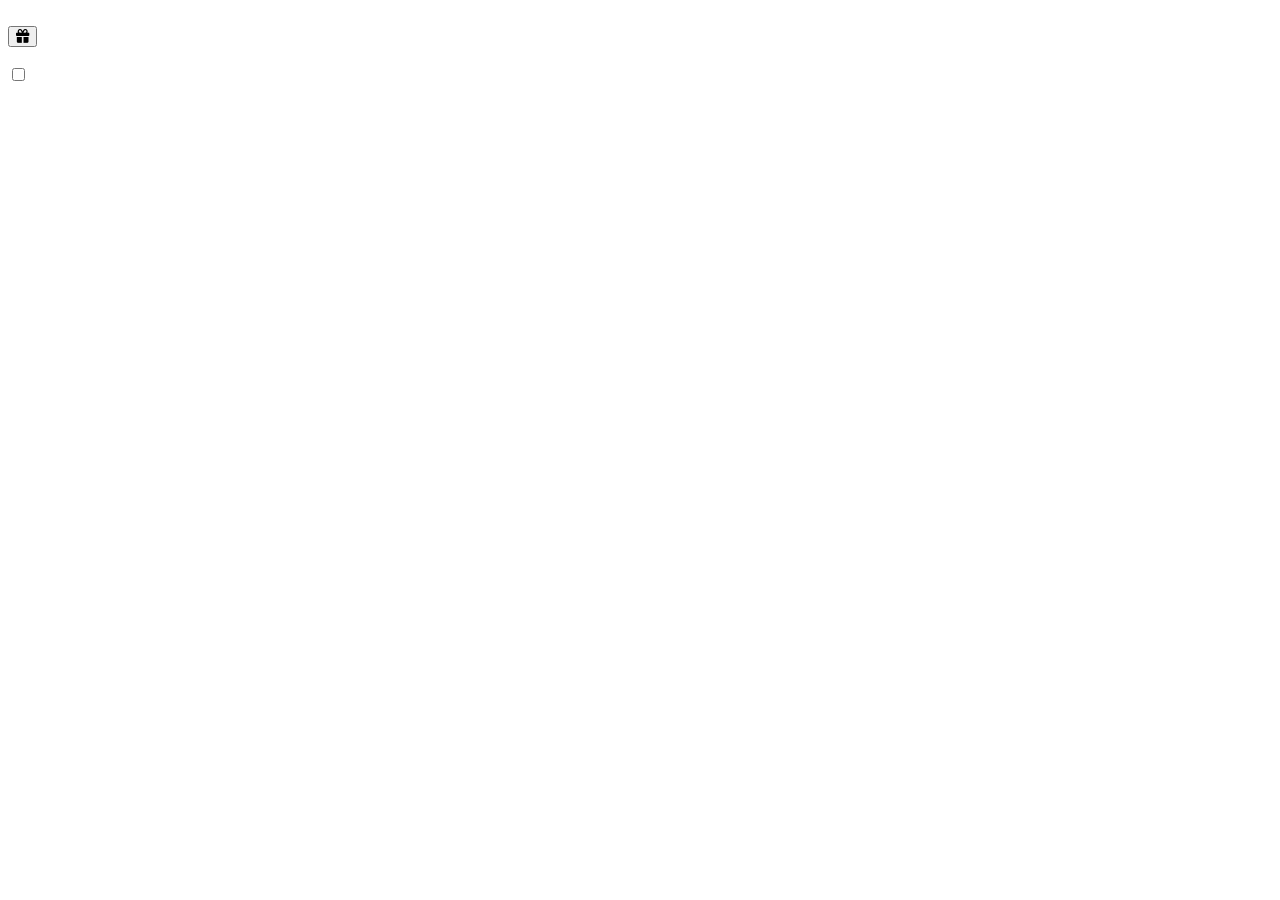
==== index.html @ a0d69928 "Add files via upload" ====
<!DOCTYPE html>
<html lang="en">
<head>
  <meta charset="UTF-8">
  <meta http-equiv="X-UA-Compatible" content="IE=edge">
  <meta name="viewport" content="width=device-width, initial-scale=1.0">
  <link rel="stylesheet" href="https://cdnjs.cloudflare.com/ajax/libs/font-awesome/6.4.0/css/all.min.css">
<!-- Google Fonts -->
<link rel="preconnect" href="https://fonts.googleapis.com">
<link rel="preconnect" href="https://fonts.gstatic.com" crossorigin>
<link href="https://fonts.googleapis.com/css2?family=Dancing+Script:wght@700&display=swap" rel="stylesheet">

  <link rel="stylesheet" href="./main.css">
  <title>Some</title>
</head>
<body>
  <div class="startForm">
    <div class="startLetter">
      <div class="contentLetter"></div>
      <img class="myAI" src="" alt="">
      <div class="sticker"></div>
      <button class="recieve"><i class="fa-solid fa-gift"></i></button>
    </div>
  </div>

  <div class="backgroundParty">
    <img class="balloon1 balloon" src="./img/PNGkhothietke.net-02776.png" alt="">
    <img class="balloon2 balloon" src="./img/PNGkhothietke.net-02776.png" alt="">
    <img class="bannerParty" src="./img/makeupspa-kit-theme-happy-birthday-bunting-paper-banner-party-supply-261454.png" alt="">
    <div class="letterForm">
      <input type="checkbox" id="mess">
      <div class="content">
        <div class="mainContent"></div>
        <div class="img1"><img class="img" src="" alt=""></div>
      </div>
      <label class="designBox" for="mess"></label>
    </div>
  </div>

  <script src="./index.js"></script>
</body>
</html>
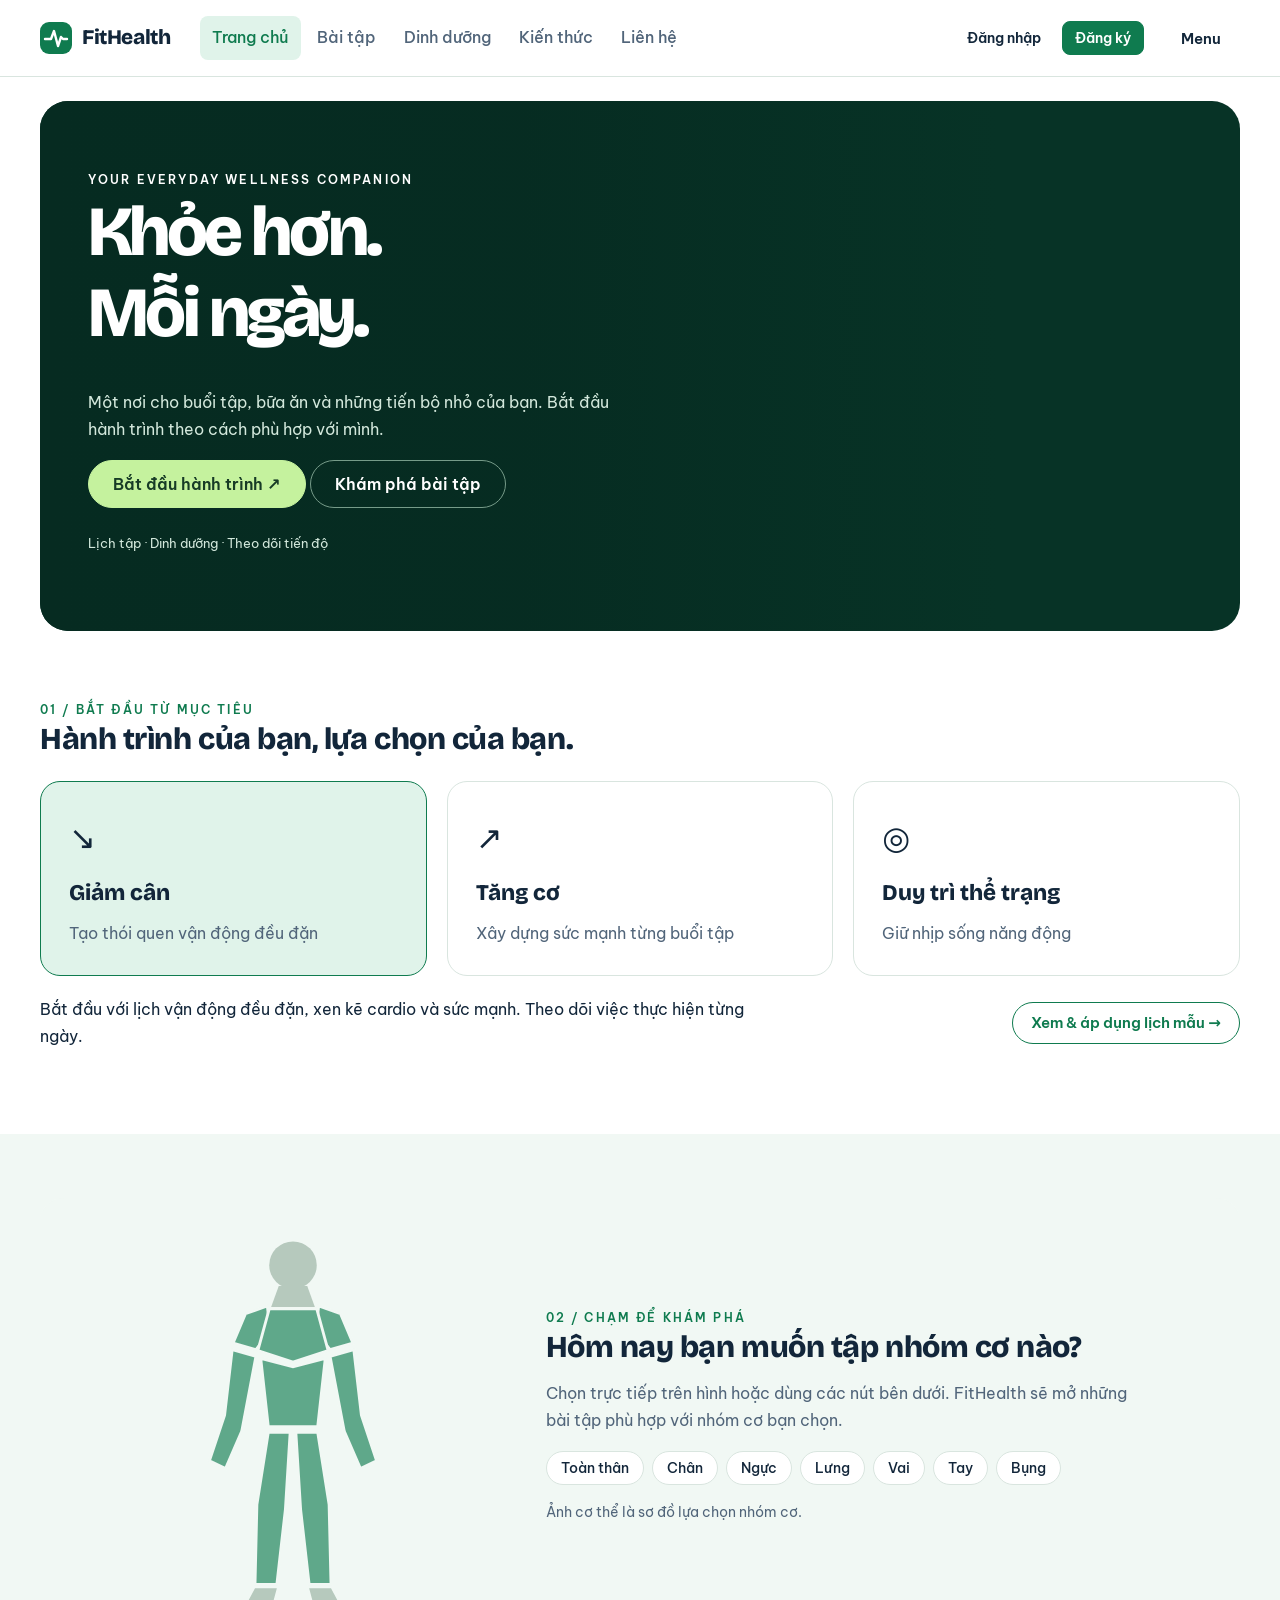
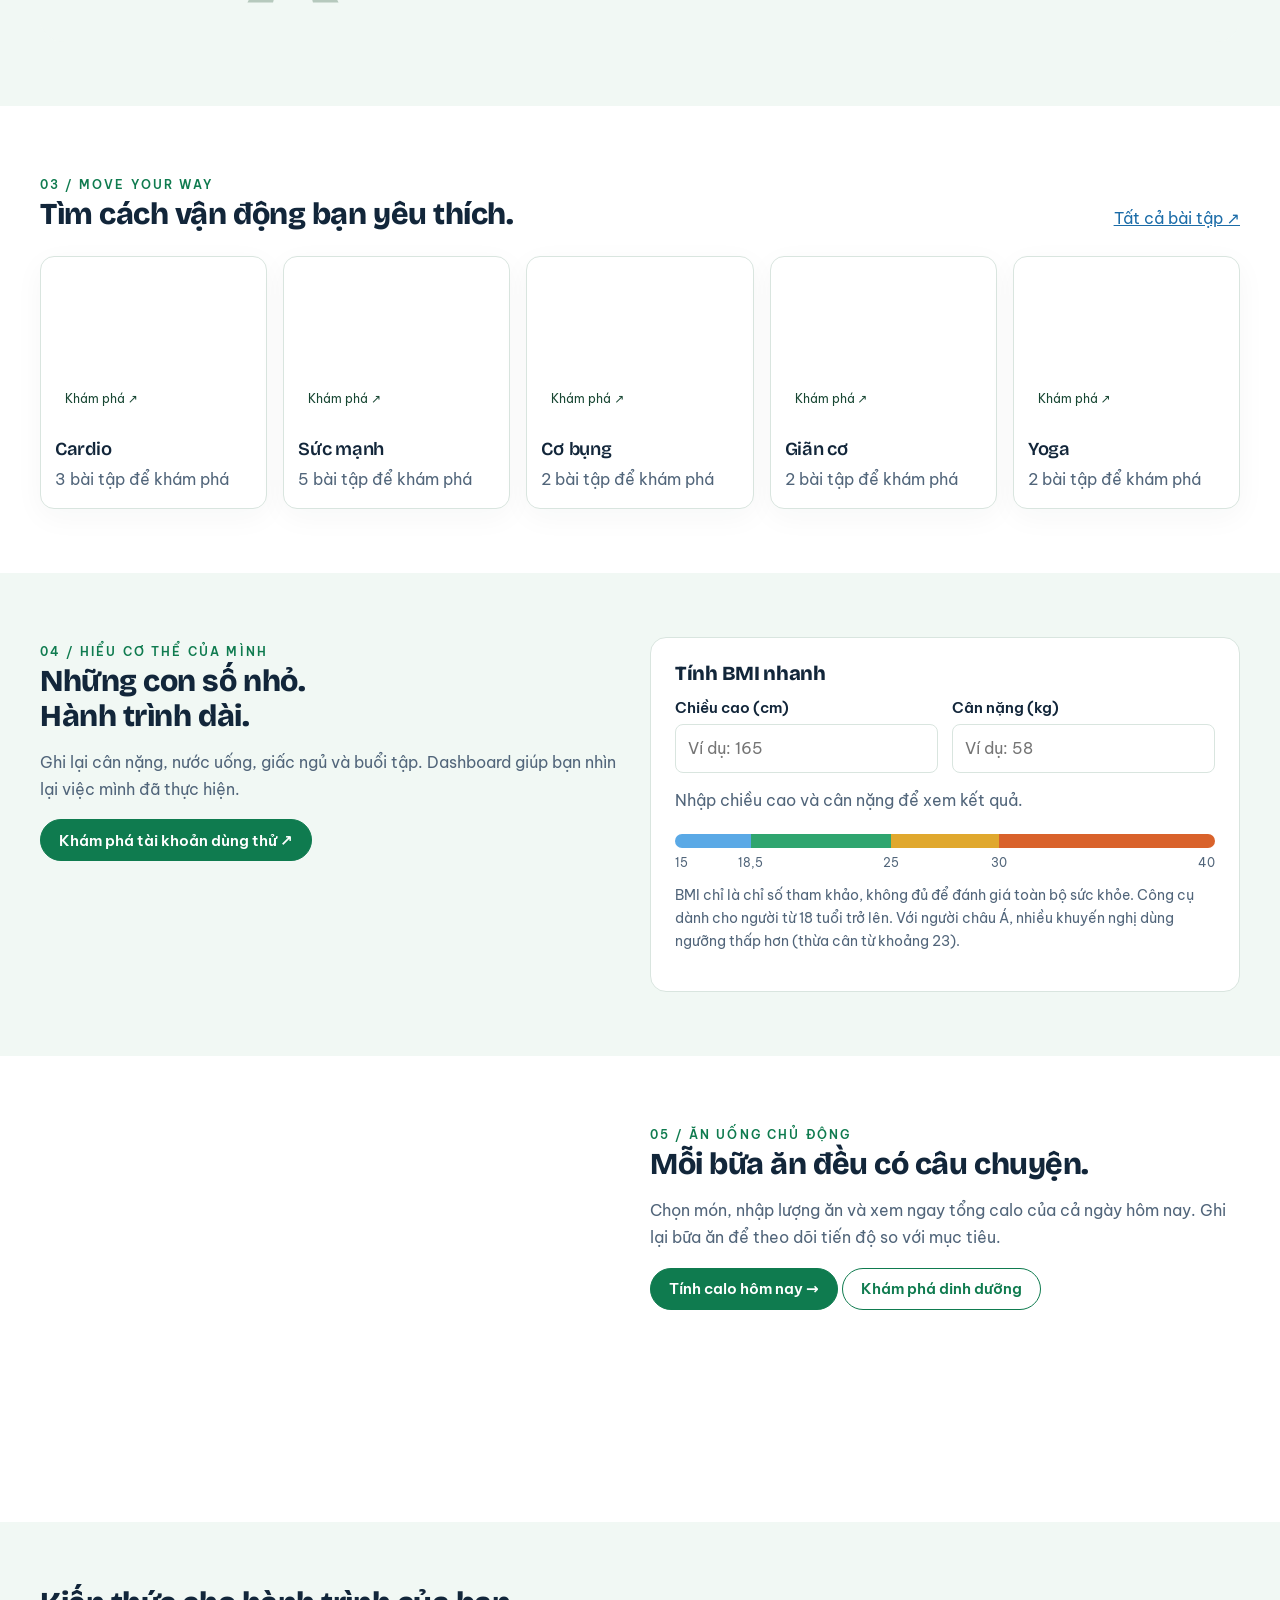
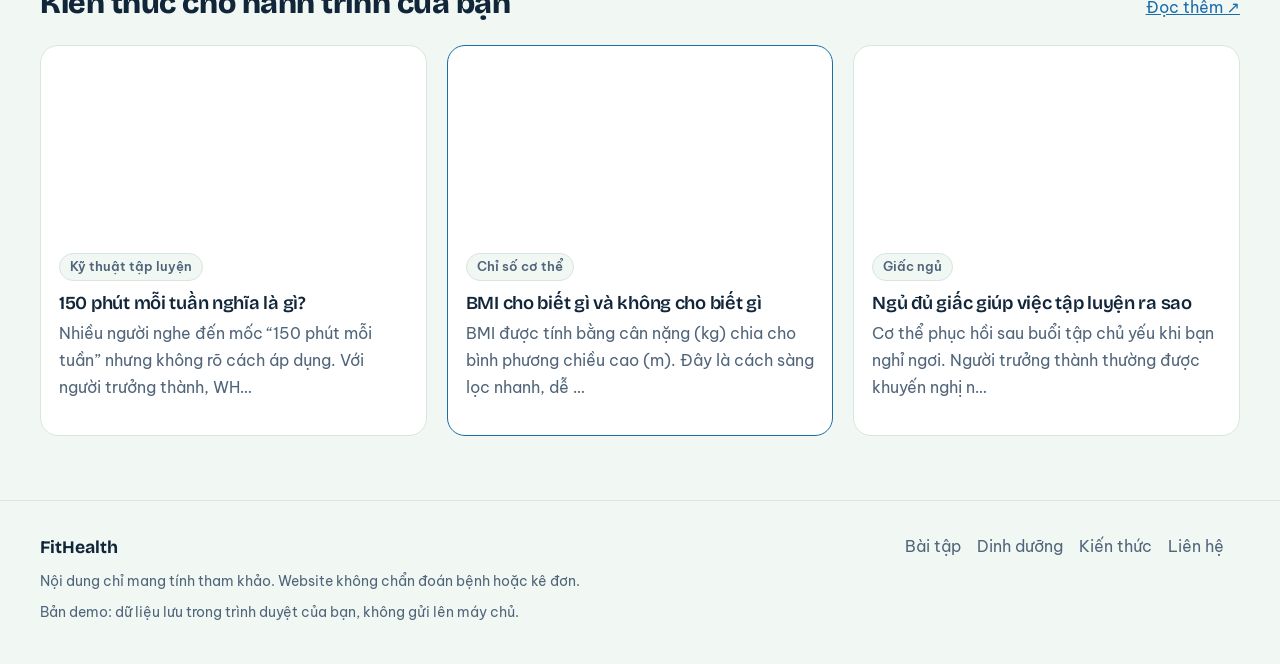
==== commit 9be0ea85: "Add files via upload" ====
--- a/index.html
+++ b/index.html
@@ -1,42 +1,1142 @@
 <!DOCTYPE html>
-<html lang="en">
+<html lang="vi">
 <head>
-  <meta charset="UTF-8">
-  <meta http-equiv="X-UA-Compatible" content="IE=edge">
-  <meta name="viewport" content="width=device-width, initial-scale=1.0">
-  <link rel="stylesheet" href="https://cdnjs.cloudflare.com/ajax/libs/font-awesome/6.4.0/css/all.min.css">
-<!-- Google Fonts -->
+<meta charset="utf-8">
+<meta name="viewport" content="width=device-width, initial-scale=1, viewport-fit=cover">
+<title>FitHealth – Chăm sóc sức khỏe và thể hình</title>
 <link rel="preconnect" href="https://fonts.googleapis.com">
 <link rel="preconnect" href="https://fonts.gstatic.com" crossorigin>
-<link href="https://fonts.googleapis.com/css2?family=Dancing+Script:wght@700&display=swap" rel="stylesheet">
-
-  <link rel="stylesheet" href="./main.css">
-  <title>Some</title>
+<link href="https://fonts.googleapis.com/css2?family=Be+Vietnam+Pro:wght@400;500;600&family=Bricolage+Grotesque:opsz,wght@12..96,600;12..96,800&display=swap" rel="stylesheet">
+<style>
+:root{
+  --bg:#ffffff; --bg2:#f1f8f4; --ink:#12263a; --ink2:#51657a; --line:#d9e5df;
+  --green:#0f7b4f; --green-h:#0a6340; --on-green:#ffffff; --green-t:#e0f3ea;
+  --blue:#1b6ca8; --blue-t:#e1eef9; --amber:#a86a0a; --amber-t:#fbf0d9;
+  --red:#b3261e; --red-t:#fbe8e5; --focus:#1b6ca8;
+  --f-body:"Be Vietnam Pro",system-ui,-apple-system,"Segoe UI",Roboto,Arial,sans-serif;
+  --f-disp:"Bricolage Grotesque","Be Vietnam Pro",system-ui,-apple-system,"Segoe UI",Arial,sans-serif;
+  box-sizing:border-box; padding-top:env(safe-area-inset-top,0px); padding-bottom:env(safe-area-inset-bottom,0px);
+  color-scheme:light;
+}
+@media (prefers-color-scheme: dark){
+  :root:not([data-theme="light"]){
+    --bg:#0d1a22; --bg2:#122630; --ink:#e8f1ee; --ink2:#a3b6b2; --line:#27414b;
+    --green:#3fc08a; --green-h:#66d4a5; --on-green:#06231a; --green-t:#133a2c;
+    --blue:#62b0ec; --blue-t:#12324a; --amber:#e6b44f; --amber-t:#3a2d0f;
+    --red:#f08a82; --red-t:#3e1b19; --focus:#62b0ec; color-scheme:dark;
+  }
+}
+:root[data-theme="dark"]{
+  --bg:#0d1a22; --bg2:#122630; --ink:#e8f1ee; --ink2:#a3b6b2; --line:#27414b;
+  --green:#3fc08a; --green-h:#66d4a5; --on-green:#06231a; --green-t:#133a2c;
+  --blue:#62b0ec; --blue-t:#12324a; --amber:#e6b44f; --amber-t:#3a2d0f;
+  --red:#f08a82; --red-t:#3e1b19; --focus:#62b0ec; color-scheme:dark;
+}
+html{scroll-padding-top:calc(env(safe-area-inset-top,0px) + 72px)}
+*,*::before,*::after{box-sizing:border-box}
+body{margin:0;background:var(--bg);color:var(--ink);font-family:var(--f-body);font-size:16px;line-height:1.6;-webkit-text-size-adjust:100%}
+h1,h2,h3{font-family:var(--f-disp);line-height:1.15;letter-spacing:-.015em;margin:0 0 .5em;font-weight:800}
+h1{font-size:clamp(1.9rem,4.6vw,3.2rem);letter-spacing:-.025em}
+h2{font-size:clamp(1.4rem,2.6vw,1.9rem)}
+h3{font-size:1.15rem;font-weight:600}
+p{margin:0 0 1em;max-width:68ch}
+a{color:var(--blue)}
+img,svg{max-width:100%}
+.muted{color:var(--ink2)}
+.wrap{max-width:1160px;margin:0 auto;padding:0 20px}
+:focus-visible{outline:3px solid var(--focus);outline-offset:2px;border-radius:4px}
+.skip{position:absolute;left:-999px;top:8px;background:var(--green);color:var(--on-green);padding:8px 14px;border-radius:8px;z-index:100}
+.skip:focus{left:8px}
+
+/* header */
+.top{position:sticky;top:env(safe-area-inset-top,0px);z-index:30;background:var(--bg);border-bottom:1px solid var(--line)}
+.top .wrap{display:flex;align-items:center;gap:18px;min-height:64px}
+.logo{display:flex;align-items:center;gap:10px;text-decoration:none;color:var(--ink);font-family:var(--f-disp);font-weight:800;font-size:1.3rem;letter-spacing:-.02em}
+.logo svg{width:32px;height:32px}
+.nav{display:flex;gap:4px;margin-left:12px;flex:1}
+.nav a{color:var(--ink2);text-decoration:none;padding:8px 12px;border-radius:8px;font-weight:500}
+.nav a:hover{background:var(--bg2);color:var(--ink)}
+.nav a[aria-current="page"]{color:var(--green);background:var(--green-t)}
+.acts{display:flex;gap:8px;align-items:center}
+.burger{display:none}
+@media (max-width:860px){
+  .burger{display:inline-flex;margin-left:auto}
+  .nav,.acts{display:none}
+  .top.open .wrap{flex-wrap:wrap;padding-bottom:12px}
+  .top.open .nav{display:flex;flex-direction:column;width:100%;margin:0}
+  .top.open .acts{display:flex;width:100%}
+}
+
+/* controls */
+.btn{display:inline-flex;align-items:center;justify-content:center;gap:6px;border:1px solid var(--green);background:var(--green);color:var(--on-green);font:600 .95rem var(--f-body);padding:10px 18px;border-radius:10px;cursor:pointer;text-decoration:none;min-height:42px}
+.btn:hover{background:var(--green-h);border-color:var(--green-h)}
+.btn.sec{background:transparent;color:var(--green)}
+.btn.sec:hover{background:var(--green-t)}
+.btn.ghost{background:transparent;border-color:transparent;color:var(--ink)}
+.btn.ghost:hover{background:var(--bg2)}
+.btn.danger{background:transparent;border-color:var(--red);color:var(--red)}
+.btn.danger:hover{background:var(--red-t)}
+.btn.sm{padding:6px 12px;min-height:34px;font-size:.88rem;border-radius:8px}
+.btn.lg{padding:13px 24px;font-size:1.02rem}
+.btn[disabled]{opacity:.5;cursor:not-allowed}
+.fld{display:flex;flex-direction:column;gap:4px;margin-bottom:14px}
+.fld label{font-weight:600;font-size:.92rem}
+.fld small{color:var(--ink2)}
+input,select,textarea{font:inherit;color:var(--ink);background:var(--bg);border:1px solid var(--line);border-radius:8px;padding:10px 12px;min-height:42px;width:100%}
+input:hover,select:hover,textarea:hover{border-color:var(--ink2)}
+textarea{resize:vertical}
+.row{display:grid;grid-template-columns:repeat(auto-fit,minmax(170px,1fr));gap:0 14px}
+.err{color:var(--red);margin:0 0 10px;font-weight:500}
+.ok{color:var(--green);font-weight:500}
+.tag{display:inline-block;font-size:.8rem;font-weight:600;padding:2px 10px;border-radius:99px;background:var(--bg2);color:var(--ink2);border:1px solid var(--line)}
+.t-green{background:var(--green-t);color:var(--green);border-color:transparent}
+.t-blue{background:var(--blue-t);color:var(--blue);border-color:transparent}
+.t-amber{background:var(--amber-t);color:var(--amber);border-color:transparent}
+.t-red{background:var(--red-t);color:var(--red);border-color:transparent}
+.tags{display:flex;gap:6px;flex-wrap:wrap}
+
+/* sections */
+section.sec{padding:56px 0}
+section.alt{background:var(--bg2)}
+.shead{display:flex;justify-content:space-between;align-items:end;gap:16px;margin-bottom:24px;flex-wrap:wrap}
+.shead h2{margin:0}
+.pagehead{padding:36px 0 8px}
+.pagehead p{color:var(--ink2)}
+
+/* hero */
+.hero{padding:48px 0 56px;border-bottom:1px solid var(--line)}
+.hero-g{display:grid;grid-template-columns:1.15fr .85fr;gap:48px;align-items:center}
+.hero p.lead{font-size:1.15rem;color:var(--ink2)}
+.hero .cta{display:flex;gap:12px;flex-wrap:wrap;margin-top:24px}
+@media (max-width:900px){.hero-g{grid-template-columns:1fr;gap:28px}}
+.bmi-panel{border:1px solid var(--line);border-radius:16px;padding:24px;background:var(--bg)}
+.bmi-panel h2{font-size:1.25rem}
+.bmi-v{display:flex;align-items:center;gap:12px;margin:8px 0 0}
+.bmi-v strong{font:800 2.6rem var(--f-disp);line-height:1}
+.scale{display:flex;height:14px;border-radius:99px;overflow:hidden;position:relative;margin-top:20px}
+.scale i{display:block;height:100%}
+.s-blue{background:#5aa9e6}.s-green{background:#2fa56f}.s-amber{background:#e0a82e}.s-red{background:#d9622b}
+.mk{position:absolute;top:-4px;width:6px;height:22px;background:var(--ink);border:2px solid var(--bg);border-radius:4px;transform:translateX(-50%);transition:left .35s ease}
+.scale-l{position:relative;height:20px;font-size:.78rem;color:var(--ink2);margin-top:4px}
+.scale-l span{position:absolute;transform:translateX(-50%)}
+.scale-l span:first-child{transform:none}
+.scale-l span:last-child{transform:translateX(-100%)}
+@media (prefers-reduced-motion:reduce){*{transition:none!important;animation:none!important}}
+.fine{font-size:.85rem;color:var(--ink2);margin-top:12px}
+
+/* tiles + cards */
+.tiles{display:grid;grid-template-columns:repeat(auto-fit,minmax(190px,1fr));gap:16px}
+.tile{display:block;text-decoration:none;color:var(--ink);border:1px solid var(--line);border-radius:14px;overflow:hidden;background:var(--bg);transition:border-color .15s}
+.tile:hover{border-color:var(--green)}
+.tile .art{display:block;width:100%;height:auto}
+.tile .tb{padding:12px 14px 14px}
+.tile h3{margin:0 0 6px}
+.cols3{display:grid;grid-template-columns:repeat(auto-fit,minmax(260px,1fr));gap:20px}
+.post{display:block;text-decoration:none;color:var(--ink);border-top:3px solid var(--green);padding-top:12px}
+.post:nth-child(2){border-color:var(--blue)}
+.post h3{margin-bottom:6px}
+.post:hover h3{text-decoration:underline}
+.steps{list-style:none;padding:0;margin:0;display:grid;grid-template-columns:repeat(auto-fit,minmax(230px,1fr));gap:20px;counter-reset:s}
+.steps li{counter-increment:s;padding-left:46px;position:relative}
+.steps li::before{content:counter(s);position:absolute;left:0;top:0;width:34px;height:34px;border-radius:50%;background:var(--green);color:var(--on-green);display:grid;place-items:center;font:800 1rem var(--f-disp)}
+.band{background:var(--green);color:var(--on-green);border-radius:18px;padding:36px;display:flex;justify-content:space-between;gap:24px;align-items:center;flex-wrap:wrap}
+.band h2{margin:0 0 6px}
+.band p{margin:0}
+.band .btn{background:var(--on-green);color:var(--green);border-color:var(--on-green)}
+.chips{display:flex;gap:8px;flex-wrap:wrap;margin:16px 0}
+.chip{border:1px solid var(--line);background:var(--bg);color:var(--ink);padding:7px 14px;border-radius:99px;font:500 .9rem var(--f-body);cursor:pointer}
+.chip:hover{border-color:var(--green)}
+.chip[aria-pressed="true"]{background:var(--green);color:var(--on-green);border-color:var(--green)}
+.filters{display:grid;grid-template-columns:2fr 1fr 1fr 1fr;gap:12px;margin-top:8px}
+@media (max-width:760px){.filters{grid-template-columns:1fr 1fr}.filters>:first-child{grid-column:1/-1}}
+.empty{border:1px dashed var(--line);border-radius:14px;padding:32px;text-align:center;color:var(--ink2)}
+
+/* detail */
+.detail{display:grid;grid-template-columns:1fr 1.1fr;gap:36px;padding:28px 0 56px}
+@media (max-width:860px){.detail{grid-template-columns:1fr}}
+.detail .art{border-radius:16px;width:100%;height:auto}
+.crumb{font-size:.9rem;padding-top:24px}
+.vidbox{margin-bottom:16px}
+.vidframe{position:relative;width:100%;aspect-ratio:16/9;border-radius:16px;overflow:hidden;background:#000;border:1px solid var(--line)}
+.vidframe iframe,.vidframe video{position:absolute;inset:0;width:100%;height:100%;border:0}
+.vidempty{display:flex;flex-direction:column;gap:10px;align-items:flex-start;background:var(--bg2);border:1px dashed var(--line);border-radius:16px;padding:20px}
+.vidempty b{font-family:var(--f-disp);font-size:1.05rem}
+.vidlinks{display:flex;flex-wrap:wrap;gap:10px;margin-top:10px}
+.steps-ol{padding-left:22px}.steps-ol li{margin-bottom:10px}
+.note{background:var(--amber-t);color:var(--ink);border-radius:10px;padding:12px 16px;font-size:.92rem}
+.prose p{max-width:68ch;margin-bottom:1.1em}
+.prose{font-size:1.04rem}
+
+/* tables */
+.scroll{overflow-x:auto;border:1px solid var(--line);border-radius:12px}
+table{border-collapse:collapse;width:100%;font-size:.93rem}
+th,td{padding:10px 14px;text-align:left;border-bottom:1px solid var(--line);vertical-align:top}
+th{background:var(--bg2);font-weight:600;white-space:nowrap}
+tr:last-child td{border-bottom:0}
+td.n,th.n{text-align:right;font-variant-numeric:tabular-nums}
+.ta{display:flex;gap:6px;flex-wrap:wrap}
+
+/* shell */
+.shell{display:grid;grid-template-columns:220px 1fr;gap:32px;padding:28px 20px 64px}
+.side{display:flex;flex-direction:column;gap:2px;position:sticky;top:calc(env(safe-area-inset-top,0px) + 80px);align-self:start}
+.side a{text-decoration:none;color:var(--ink2);padding:9px 12px;border-radius:8px;font-weight:500}
+.side a:hover{background:var(--bg2);color:var(--ink)}
+.side a[aria-current="page"]{background:var(--green-t);color:var(--green)}
+.side .gl{font-size:.82rem;color:var(--ink2);padding:10px 12px 4px}
+@media (max-width:860px){
+  .shell{grid-template-columns:1fr;gap:16px}
+  .side{flex-direction:row;overflow-x:auto;position:static;padding-bottom:6px;border-bottom:1px solid var(--line)}
+  .side a{white-space:nowrap}.side .gl{display:none}
+}
+.ph{display:flex;justify-content:space-between;align-items:center;gap:12px;flex-wrap:wrap;margin-bottom:20px}
+.ph h1{font-size:clamp(1.5rem,3vw,2.1rem);margin:0}
+.pn{border:1px solid var(--line);border-radius:14px;padding:20px;margin-bottom:20px;background:var(--bg)}
+.pn>h2{font-size:1.15rem}
+.stats{display:grid;grid-template-columns:repeat(auto-fit,minmax(170px,1fr));gap:14px;margin-bottom:20px}
+.stat{border:1px solid var(--line);border-radius:12px;padding:14px 16px}
+.stat b{display:block;font:800 1.8rem var(--f-disp);line-height:1.1}
+.stat span{color:var(--ink2);font-size:.88rem}
+.two{display:grid;grid-template-columns:1fr 1fr;gap:20px}
+@media (max-width:900px){.two{grid-template-columns:1fr}}
+.bar{height:10px;background:var(--bg2);border-radius:99px;overflow:hidden;border:1px solid var(--line)}
+.bar i{display:block;height:100%;background:var(--green)}
+.chart{width:100%;height:auto;display:block}
+.chart text{fill:var(--ink2);font-size:11px;font-family:var(--f-body)}
+.item{display:flex;justify-content:space-between;gap:12px;align-items:center;padding:10px 0;border-bottom:1px solid var(--line);flex-wrap:wrap}
+.item:last-child{border-bottom:0}
+.item.done .nm{text-decoration:line-through;color:var(--ink2)}
+.plan-h{display:flex;justify-content:space-between;gap:12px;flex-wrap:wrap;align-items:center;margin-bottom:6px}
+.plan-h h3{margin:0}
+.macro{display:grid;grid-template-columns:repeat(4,1fr);gap:8px;margin-top:10px}
+.macro div{background:var(--bg2);border-radius:8px;padding:8px 10px;text-align:center}
+.macro b{display:block;font-family:var(--f-disp);font-size:1.15rem}
+.macro span{font-size:.78rem;color:var(--ink2)}
+.check{list-style:none;padding:0;margin:0}
+.check li{display:flex;gap:10px;padding:6px 0;align-items:center}
+.check .dot{width:22px;height:22px;border-radius:50%;border:2px solid var(--line);display:grid;place-items:center;flex:none;font-size:.8rem}
+.check .on .dot{background:var(--green);border-color:var(--green);color:var(--on-green)}
+
+/* auth */
+.auth{max-width:440px;margin:40px auto 72px;padding:0 20px}
+.auth .pn{padding:28px}
+.demo{background:var(--blue-t);border-radius:10px;padding:12px 14px;font-size:.9rem;margin-bottom:18px}
+.demo code{font-family:ui-monospace,Menlo,Consolas,monospace;font-size:.88rem}
+
+/* dialog */
+dialog{border:1px solid var(--line);border-radius:16px;padding:0;background:var(--bg);color:var(--ink);width:min(560px,calc(100vw - 24px));max-height:calc(100vh - 24px)}
+dialog::backdrop{background:rgba(8,18,24,.55)}
+.mform{padding:24px}
+.mform h2{font-size:1.25rem}
+.mact{display:flex;justify-content:flex-end;gap:8px;margin-top:6px}
+#toast{position:fixed;left:50%;bottom:calc(20px + env(safe-area-inset-bottom,0px));transform:translateX(-50%) translateY(20px);background:var(--ink);color:var(--bg);padding:10px 18px;border-radius:10px;opacity:0;pointer-events:none;transition:opacity .2s,transform .2s;z-index:60;max-width:calc(100vw - 32px)}
+#toast.show{opacity:1;transform:translateX(-50%)}
+
+details.faq{border-bottom:1px solid var(--line);padding:12px 0}
+details.faq summary{cursor:pointer;font-weight:600}
+details.faq p{margin:8px 0 0;color:var(--ink2)}
+
+footer{border-top:1px solid var(--line);background:var(--bg2);padding:32px 0 40px;margin-top:0}
+footer .fg{display:flex;gap:32px;flex-wrap:wrap;justify-content:space-between}
+footer a{color:var(--ink2);text-decoration:none;margin-right:16px}
+footer a:hover{color:var(--green)}
+
+body{background:var(--bg);line-height:1.7}.wrap{max-width:1240px}.top .wrap{min-height:76px}.btn{border-radius:99px}.pn,.tile,.stat{box-shadow:0 8px 30px rgba(16,60,39,.04)}.tile{transition:transform .2s,box-shadow .2s}.tile:hover{transform:translateY(-5px);box-shadow:0 16px 36px rgba(16,60,39,.12)}.photo-art{height:210px;background-image:url('assets/activities.png');background-size:300% 200%;background-repeat:no-repeat}.detail .photo-art{height:380px;border-radius:24px}.featurehero{position:relative;background:#073326;color:#fff;border-radius:28px;overflow:hidden;margin:24px auto 0;min-height:500px}.hero-photo{position:absolute;inset:0;background:url('assets/banner.png') center/cover;opacity:.48}.featurehero:after{content:'';position:absolute;inset:0;background:linear-gradient(90deg,#062b21 0%,rgba(6,43,33,.88) 40%,transparent 80%)}.hero-copy{position:relative;z-index:1;padding:64px 48px;max-width:620px}.hero-copy h1{font-size:clamp(2.5rem,5.5vw,4.5rem);letter-spacing:-.05em}.hero-copy p{color:#d3e8dc}.eyebrow{text-transform:uppercase;letter-spacing:.18em;font-size:.75rem;font-weight:600}.hero-copy .btn{background:#c5f29e;border-color:#c5f29e;color:#173b26}.hero-copy .btn.sec{background:transparent;color:white;border-color:#769b89}.goalgrid{display:grid;grid-template-columns:repeat(3,1fr);gap:20px}.goal-card{padding:28px;border:1px solid var(--line);border-radius:20px;background:var(--bg);text-align:left;color:var(--ink);cursor:pointer;font:inherit}.goal-card:hover,.goal-card.selected{border-color:var(--green);background:var(--green-t)}.goal-card b{display:block;font:800 1.4rem var(--f-disp);margin:14px 0}.goal-icon{font-size:2rem}.goal-summary{padding:20px 0;display:flex;align-items:center;justify-content:space-between;gap:20px;flex-wrap:wrap}.visual-panel{display:grid;grid-template-columns:.8fr 1.2fr;gap:32px;align-items:center;padding:32px;border-radius:24px;background:var(--bg2)}.muscle-map{height:380px;width:100%;max-width:300px;display:block;margin:auto}.muscle-map [data-muscle]{cursor:pointer;fill:#5fa88a;stroke:#f1f8f4;stroke-width:3;transition:fill .2s}.muscle-map [data-muscle]:hover,.muscle-map [data-muscle]:focus{fill:#d5b243;outline:none}.muscle-map [data-muscle].chosen{fill:#e5b845}.quickmetrics{display:grid;grid-template-columns:repeat(3,1fr);gap:20px}.ring{--progress:0;display:grid;place-items:center;width:116px;height:116px;border-radius:50%;background:conic-gradient(var(--green) calc(var(--progress)*1%),var(--line) 0);margin:12px auto}.ring:before{content:'';width:94px;height:94px;border-radius:50%;background:var(--bg);grid-area:1/1}.ring strong{position:relative;grid-area:1/1;font-size:1.25rem}.ringcard{text-align:center;padding:20px;border:1px solid var(--line);border-radius:20px}.timerface{font:800 4rem var(--f-disp);text-align:center;letter-spacing:-.04em;margin:20px 0}.weekgrid{display:grid;grid-template-columns:repeat(7,1fr);gap:8px;margin:20px 0}.daycard{padding:12px 8px;border:1px solid var(--line);border-radius:12px;font-size:.8rem;background:var(--bg2)}.daycard b{display:block;color:var(--green)}.numberpill{width:42px;height:42px;background:var(--green-t);border-radius:12px;display:grid;place-items:center;font-weight:800}.mealhero{height:240px;border-radius:18px;background-image:url('assets/activities.png');background-size:300% 200%;background-position:100% 100%;margin-bottom:18px}.tile .photo-art:after{content:'Khám phá ↗';position:relative;top:166px;left:14px;font-size:.75rem;background:white;color:#174632;border-radius:99px;padding:6px 12px}.sectionintro{max-width:600px;color:var(--ink2)}.post{border:1px solid var(--line);border-radius:18px;overflow:hidden;padding:0 0 18px}.post>h3,.post>p,.post>span,.post>small{margin-left:18px;margin-right:18px}.post .photo-art{height:170px;margin:0 0 16px}.post .photo-art:after{display:none}section.sec{padding:64px 0}.timeractions{display:flex;justify-content:center;gap:8px;flex-wrap:wrap}
+@media(max-width:760px){.hero-copy{padding:42px 24px}.featurehero{min-height:450px}.hero-photo{background-position:65% center}.goalgrid,.quickmetrics{grid-template-columns:1fr}.visual-panel{grid-template-columns:1fr;padding:24px}.weekgrid{grid-template-columns:repeat(2,1fr)}.detail .photo-art{height:270px}.featurehero{margin-top:14px}.nav a{font-size:.88rem}}
+
+/* calo + ảnh */
+.bar i.over{background:var(--amber)}
+.calnum{display:flex;align-items:baseline;gap:10px;flex-wrap:wrap;margin:6px 0 10px}.calnum b{font:800 2.6rem var(--f-disp);letter-spacing:-.03em}
+.calsplit{display:grid;gap:8px}.calrow{display:grid;grid-template-columns:92px 1fr 84px;gap:12px;align-items:center;font-size:.9rem}.calrow b{text-align:right;font-weight:600}
+.calcard .macro{margin:14px 0 0}
+.mealhero{background-image:url('assets/photos/meal.jpg');background-size:cover;background-position:center;height:320px;border-radius:24px}
+#main .pn>.mealhero{height:170px;background-position:center 35%}
+.post{transition:transform .2s,box-shadow .2s;background:var(--bg)}.post:hover{transform:translateY(-4px);box-shadow:0 14px 32px rgba(16,60,39,.12)}
+.post .photo-art{height:190px;border-radius:0}
+.artcover .photo-art{height:340px;border-radius:24px;margin:12px 0 24px}
+@media(max-width:760px){.artcover .photo-art{height:220px}.calrow{grid-template-columns:78px 1fr 78px}}
+
+.tile .photo-art{height:170px;border-radius:0;margin:0}
+.vidplay{position:absolute;inset:0;width:100%;height:100%;border:0;padding:0;background:#000;cursor:pointer}
+.vidplay img{width:100%;height:100%;object-fit:cover;opacity:.88;transition:opacity .2s}.vidplay:hover img{opacity:1}
+.vidbtn{position:absolute;inset:0;margin:auto;width:72px;height:50px;border-radius:14px;background:#e62117;color:#fff;display:grid;place-items:center;font-size:1.5rem;box-shadow:0 6px 20px rgba(0,0,0,.35)}
+
+.tile .photo-art{position:relative}
+.tile .photo-art:after{position:absolute;top:auto;bottom:12px;left:12px}
+</style>
 </head>
 <body>
-  <div class="startForm">
-    <div class="startLetter">
-      <div class="contentLetter"></div>
-      <img class="myAI" src="" alt="">
-      <div class="sticker"></div>
-      <button class="recieve"><i class="fa-solid fa-gift"></i></button>
+<a class="skip" href="#main">Bỏ qua điều hướng</a>
+<header class="top" id="top"></header>
+<main id="main" tabindex="-1"></main>
+<footer>
+  <div class="wrap fg">
+    <div>
+      <strong style="font-family:var(--f-disp);font-size:1.1rem">FitHealth</strong>
+      <p class="muted" style="margin:6px 0 0;font-size:.9rem">Nội dung chỉ mang tính tham khảo. Website không chẩn đoán bệnh hoặc kê đơn.</p>
+      <p class="muted" style="margin:6px 0 0;font-size:.9rem">Bản demo: dữ liệu lưu trong trình duyệt của bạn, không gửi lên máy chủ.</p>
     </div>
+    <nav aria-label="Liên kết chân trang">
+      <a href="#/bai-tap">Bài tập</a><a href="#/dinh-duong">Dinh dưỡng</a><a href="#/kien-thuc">Kiến thức</a><a href="#/lien-he">Liên hệ</a>
+    </nav>
   </div>
-
-  <div class="backgroundParty">
-    <img class="balloon1 balloon" src="./img/PNGkhothietke.net-02776.png" alt="">
-    <img class="balloon2 balloon" src="./img/PNGkhothietke.net-02776.png" alt="">
-    <img class="bannerParty" src="./img/makeupspa-kit-theme-happy-birthday-bunting-paper-banner-party-supply-261454.png" alt="">
-    <div class="letterForm">
-      <input type="checkbox" id="mess">
-      <div class="content">
-        <div class="mainContent"></div>
-        <div class="img1"><img class="img" src="" alt=""></div>
-      </div>
-      <label class="designBox" for="mess"></label>
+</footer>
+<dialog id="dlg" aria-labelledby="dlgt"></dialog>
+<div id="toast" role="status" aria-live="polite"></div>
+
+<script>
+(function(){
+'use strict';
+
+/* ---------- helpers ---------- */
+const $=(s,r=document)=>r.querySelector(s);
+const esc=s=>String(s==null?'':s).replace(/[&<>"']/g,c=>({'&':'&amp;','<':'&lt;','>':'&gt;','"':'&quot;',"'":'&#39;'}[c]));
+const uid=()=>Date.now().toString(36)+Math.random().toString(36).slice(2,7);
+const pad=n=>String(n).padStart(2,'0');
+const isoOf=d=>`${d.getFullYear()}-${pad(d.getMonth()+1)}-${pad(d.getDate())}`;
+const todayISO=()=>isoOf(new Date());
+const addDays=(iso,n)=>{const d=new Date(iso+'T00:00:00');d.setDate(d.getDate()+n);return isoOf(d)};
+const vd=iso=>iso?String(iso).slice(0,10).split('-').reverse().join('/'):'';
+const num=(v,dp=1)=>Number(v).toLocaleString('vi-VN',{maximumFractionDigits:dp});
+const age=iso=>{if(!iso)return null;const b=new Date(iso+'T00:00:00'),n=new Date();let a=n.getFullYear()-b.getFullYear();if(n<new Date(n.getFullYear(),b.getMonth(),b.getDate()))a--;return a};
+const opt=(arr,sel)=>arr.map(o=>{const [v,l]=Array.isArray(o)?o:[o,o];return `<option value="${esc(v)}"${String(v)===String(sel)?' selected':''}>${esc(l)}</option>`}).join('');
+
+const CATS=['Cardio','Sức mạnh','Cơ bụng','Giãn cơ','Yoga'];
+const MUSCLES=['Toàn thân','Chân','Ngực','Lưng','Vai','Tay','Bụng'];
+const DIFFS=['Dễ','Trung bình','Khó'];
+const PLACES=['Tại nhà','Phòng gym','Ngoài trời'];
+const MEALS=['Bữa sáng','Bữa trưa','Bữa tối','Bữa phụ'];
+const ACTS=['Ít vận động','Vận động nhẹ','Vận động vừa','Vận động nhiều'];
+const GOALS=['Giảm cân','Tăng cơ','Duy trì thể trạng'];
+const FBST=['Mới','Đang xử lý','Đã phản hồi'];
+
+/* ---------- storage (localStorage, with in-memory fallback) ---------- */
+const KEY='fithealth_db_v1',SKEY='fithealth_session_v1';
+let DB=null,sessionId=null;
+function lsGet(k){try{return localStorage.getItem(k)}catch(e){return null}}
+function lsSet(k,v){try{localStorage.setItem(k,v)}catch(e){}}
+function lsDel(k){try{localStorage.removeItem(k)}catch(e){}}
+function save(){lsSet(KEY,JSON.stringify(DB))}
+async function hashPw(salt,pw){
+  try{
+    const buf=await crypto.subtle.digest('SHA-256',new TextEncoder().encode(salt+':'+pw));
+    return Array.from(new Uint8Array(buf)).map(b=>b.toString(16).padStart(2,'0')).join('');
+  }catch(e){let h=5381;for(const c of salt+':'+pw)h=((h<<5)+h+c.charCodeAt(0))>>>0;return 'x'+h.toString(16)}
+}
+
+async function seed(){
+  const t=todayISO();
+  const db={users:[],profiles:{},exercises:[],plans:[],foods:[],meals:[],healthLogs:[],bmi:[],articles:[],feedbacks:[],favorites:[]};
+  const mk=async(email,pw,role)=>{const salt=uid();return{id:uid(),email,salt,hash:await hashPw(salt,pw),role,active:true,createdAt:t}};
+  const admin=await mk('admin@fithealth.vn','Admin@123','admin');
+  const demo=await mk('demo@fithealth.vn','Demo@123','user');
+  db.users.push(admin,demo);
+  db.profiles[admin.id]={fullName:'Quản trị viên'};
+  db.profiles[demo.id]={fullName:'Minh Anh (tài khoản dùng thử)',birthDate:'1998-05-14',gender:'Nữ',heightCm:162,activity:'Vận động nhẹ',goal:'Giảm cân',targetWeight:57};
+
+  const ex=[
+   ['Đi bộ nhanh','Cardio','Toàn thân','Không cần dụng cụ','Dễ','Ngoài trời',['Đứng thẳng, mắt nhìn phía trước, vai thả lỏng.','Bước nhanh hơn bình thường, vung tay tự nhiên. Bạn vẫn nói chuyện được nhưng hơi gấp.','Bắt đầu với 15–20 phút, tăng dần theo cảm giác của cơ thể.']],
+   ['Nhảy dây','Cardio','Toàn thân','Dây nhảy','Trung bình','Tại nhà',['Cầm hai tay cầm ngang hông, khuỷu tay gần thân.','Xoay dây bằng cổ tay, nhảy thấp khoảng 2–3 cm, tiếp đất nhẹ bằng mũi bàn chân.','Nhảy 30 giây, nghỉ 30 giây, lặp lại 5–8 hiệp.']],
+   ['Chạy bộ ngắt quãng','Cardio','Chân','Không cần dụng cụ','Khó','Ngoài trời',['Khởi động bằng đi bộ nhanh 5 phút.','Chạy 1 phút ở mức hơi gắng sức, rồi đi bộ 2 phút để hồi sức.','Lặp lại 5–6 lần, kết thúc bằng đi bộ chậm và giãn cơ chân.']],
+   ['Squat','Sức mạnh','Chân','Không cần dụng cụ','Dễ','Tại nhà',['Đứng hai chân rộng bằng vai, mũi chân hơi mở ra ngoài.','Đẩy hông ra sau và hạ người như ngồi xuống ghế, giữ lưng thẳng, đầu gối cùng hướng với mũi chân.','Đẩy qua gót chân để đứng lên, thở ra khi đứng lên.']],
+   ['Hít đất','Sức mạnh','Ngực','Không cần dụng cụ','Trung bình','Tại nhà',['Chống hai tay rộng hơn vai một chút, thân người thẳng từ đầu đến gót.','Hạ ngực gần sát sàn, khuỷu tay mở khoảng 45 độ so với thân.','Đẩy người lên về vị trí ban đầu. Nếu còn khó, tập với đầu gối chạm sàn.']],
+   ['Deadlift tạ đòn','Sức mạnh','Lưng','Tạ đòn','Khó','Phòng gym',['Đứng hai chân rộng bằng hông, thanh đòn nằm trên giữa bàn chân.','Gập hông, nắm thanh đòn, giữ lưng thẳng và siết bụng.','Đẩy chân xuống sàn để đứng thẳng, giữ tạ sát chân, rồi hạ xuống có kiểm soát. Lần đầu nên tập với tạ nhẹ và có người hướng dẫn.']],
+   ['Đẩy vai với tạ đơn','Sức mạnh','Vai','Tạ đơn','Trung bình','Phòng gym',['Ngồi hoặc đứng thẳng, hai tạ đơn đặt ngang vai, lòng bàn tay hướng về phía trước.','Đẩy tạ lên trên đầu đến khi tay gần duỗi thẳng, không ưỡn lưng.','Hạ tạ chậm về ngang vai.']],
+   ['Cuốn tay với tạ đơn','Sức mạnh','Tay','Tạ đơn','Dễ','Phòng gym',['Đứng thẳng, hai tay cầm tạ, khuỷu tay sát thân.','Gập khuỷu đưa tạ lên vai, không đung đưa người.','Hạ tạ chậm về vị trí ban đầu.']],
+   ['Gập bụng','Cơ bụng','Bụng','Không cần dụng cụ','Dễ','Tại nhà',['Nằm ngửa, gập gối, bàn chân đặt trên sàn, tay đặt nhẹ trước ngực.','Siết bụng, nhấc vai khỏi sàn, không kéo cổ.','Hạ xuống chậm, thở ra khi nâng người lên.']],
+   ['Plank','Cơ bụng','Bụng','Thảm tập','Trung bình','Tại nhà',['Chống hai khuỷu tay dưới vai, hai chân duỗi thẳng.','Siết bụng và mông, giữ thân thẳng, không võng lưng hay nhô mông.','Giữ 20–45 giây rồi nghỉ, lặp lại 3 hiệp.']],
+   ['Giãn cơ đùi sau','Giãn cơ','Chân','Không cần dụng cụ','Dễ','Tại nhà',['Ngồi duỗi một chân, chân kia gập lại.','Từ từ gập người về phía bàn chân đang duỗi, giữ lưng thẳng.','Giữ 20–30 giây ở mức căng nhẹ, không đau, rồi đổi bên.']],
+   ['Giãn vai và cổ','Giãn cơ','Vai','Không cần dụng cụ','Dễ','Tại nhà',['Ngồi hoặc đứng thẳng, vai thả lỏng.','Nghiêng đầu sang một bên, tay cùng bên đặt nhẹ lên đầu, không kéo mạnh.','Giữ 20 giây mỗi bên, sau đó kéo một tay ngang ngực và giữ 20 giây.']],
+   ['Tư thế chó úp mặt','Yoga','Toàn thân','Thảm yoga','Dễ','Tại nhà',['Bắt đầu ở tư thế bốn điểm chống, hai tay rộng bằng vai, hai chân rộng bằng hông.','Đẩy hông lên cao tạo hình chữ V ngược, đầu gối có thể hơi gập.','Giữ 5 nhịp thở sâu rồi hạ xuống.']],
+   ['Tư thế chiến binh II','Yoga','Chân','Thảm yoga','Trung bình','Tại nhà',['Đứng chân rộng khoảng một sải chân, xoay mũi chân phải ra ngoài 90 độ.','Gập gối phải đến khi đầu gối nằm trên cổ chân, hai tay dang ngang.','Nhìn qua tay phải, giữ 5 nhịp thở rồi đổi bên.']]
+  ];
+  ex.forEach((e,i)=>db.exercises.push({id:'e'+(i+1),name:e[0],cat:e[1],muscle:e[2],equip:e[3],diff:e[4],place:e[5],steps:e[6],active:true}));
+
+  const fd=[
+   ['Cơm trắng (đã nấu)',100,'g',130,2.7,28,0.3],['Ức gà luộc',100,'g',165,31,0,3.6],['Trứng gà luộc',100,'g',155,13,1.1,11],
+   ['Chuối',100,'g',89,1.1,23,0.3],['Yến mạch khô',100,'g',389,16.9,66,6.9],['Sữa tươi nguyên kem',100,'ml',61,3.2,4.8,3.3],
+   ['Khoai lang luộc',100,'g',76,1.4,18,0.1],['Bông cải xanh luộc',100,'g',35,2.4,7.2,0.4],['Đậu phụ',100,'g',76,8,1.9,4.8],
+   ['Cá hồi nướng',100,'g',206,22,0,12],['Táo',100,'g',52,0.3,14,0.2],['Bơ',100,'g',160,2,8.5,14.7],['Bánh mì nguyên cám',100,'g',247,13,41,3.4]
+  ];
+  fd.forEach((f,i)=>db.foods.push({id:'f'+(i+1),name:f[0],refQty:f[1],unit:f[2],cal:f[3],protein:f[4],carbs:f[5],fat:f[6]}));
+
+  const art=[
+   ['150 phút mỗi tuần nghĩa là gì?','Kỹ thuật tập luyện','Nhiều người nghe đến mốc “150 phút mỗi tuần” nhưng không rõ cách áp dụng. Với người trưởng thành, WHO khuyến nghị 150 đến 300 phút hoạt động thể lực cường độ vừa mỗi tuần, hoặc 75 đến 150 phút cường độ mạnh, và nên có ít nhất hai buổi tập tăng cường cơ bắp.\n\nCường độ vừa nghĩa là bạn thở nhanh hơn bình thường nhưng vẫn nói chuyện được, ví dụ đi bộ nhanh hoặc đạp xe nhẹ. Bạn có thể chia nhỏ thành 30 phút, 5 ngày mỗi tuần.\n\nNếu mới bắt đầu, hãy đặt mục tiêu thấp hơn và tăng dần. Duy trì đều đặn quan trọng hơn một tuần tập thật nhiều. Nếu có bệnh nền hoặc đang đau, hãy hỏi bác sĩ trước khi tăng cường độ.','Tham khảo: WHO – Physical activity (fact sheet)','https://www.who.int/news-room/fact-sheets/detail/physical-activity'],
+   ['BMI cho biết gì và không cho biết gì','Chỉ số cơ thể','BMI được tính bằng cân nặng (kg) chia cho bình phương chiều cao (m). Đây là cách sàng lọc nhanh, dễ tính, và được dùng rộng rãi để phân nhóm thiếu cân, bình thường, thừa cân và béo phì.\n\nTuy nhiên BMI không phân biệt khối cơ và khối mỡ, không cho biết mỡ tập trung ở đâu, và không thay thế việc khám sức khỏe. Một người tập tạ lâu năm có thể có BMI cao nhưng tỷ lệ mỡ thấp. Ngưỡng phân loại cũng có thể khác với người châu Á.\n\nHãy dùng BMI như một con số tham khảo, và theo dõi thêm cân nặng theo thời gian, vòng eo, mức năng lượng và giấc ngủ.','Tham khảo: WHO – Obesity and overweight (fact sheet)','https://www.who.int/news-room/fact-sheets/detail/obesity-and-overweight'],
+   ['Ngủ đủ giấc giúp việc tập luyện ra sao','Giấc ngủ','Cơ thể phục hồi sau buổi tập chủ yếu khi bạn nghỉ ngơi. Người trưởng thành thường được khuyến nghị ngủ từ 7 giờ trở lên mỗi đêm, dù nhu cầu mỗi người có khác nhau.\n\nKhi ngủ thiếu, bạn dễ mệt hơn, khó tập trung và thấy buổi tập nặng hơn bình thường. Hãy thử đi ngủ và thức dậy vào giờ cố định, hạn chế màn hình trước khi ngủ.\n\nTrong mục Theo dõi sức khỏe, bạn có thể ghi số giờ ngủ mỗi ngày để xem mối liên hệ với cảm giác khi tập.','Tham khảo: khuyến nghị về thời lượng ngủ của người trưởng thành (CDC, Hoa Kỳ)',''],
+   ['Cách đọc bảng dinh dưỡng và tính khẩu phần','Dinh dưỡng','Mỗi thực phẩm trong FitHealth có một lượng tham chiếu, ví dụ 100 g. Năng lượng và các chất dinh dưỡng được ghi cho đúng lượng đó.\n\nĐể tính cho khẩu phần thực tế, lấy lượng bạn ăn chia cho lượng tham chiếu rồi nhân với giá trị trong bảng. Ví dụ ức gà luộc có 165 kcal trên 100 g, nếu bạn ăn 150 g thì được 165 × 150 ÷ 100 = 247,5 kcal.\n\nGiá trị trong bản demo là số gần đúng. Khi dùng cho mục đích thật, hãy đối chiếu với bảng thành phần thực phẩm hoặc nhãn sản phẩm.','Bài hướng dẫn cách tính theo tỷ lệ; số liệu thực phẩm trong demo cần đối chiếu nguồn chính thức.',''],
+   ['Ghi nhật ký nước uống: thói quen nhỏ, dễ duy trì','Thói quen sinh hoạt','Lượng nước cần thiết khác nhau tùy cân nặng, thời tiết và mức vận động, nên không có một con số đúng cho mọi người. Điều quan trọng là bạn nhận ra mình thường uống nhiều hay ít.\n\nHãy đặt một chai nước ở nơi dễ thấy và ghi lại mỗi lần uống. Sau vài ngày bạn sẽ thấy khung giờ nào hay quên uống. Màu nước tiểu vàng nhạt thường là dấu hiệu bạn đang uống khá đủ.\n\nNếu bác sĩ đã dặn bạn hạn chế hoặc tăng lượng nước vì lý do sức khỏe, hãy làm theo chỉ dẫn đó.','Bài viết mẫu cho bản demo; cần bổ sung nguồn tham khảo khi dùng dữ liệu thật.','']
+  ];
+  art.forEach((a,i)=>db.articles.push({id:'a'+(i+1),title:a[0],category:a[1],content:a[2],author:'Ban biên tập FitHealth',source:a[3],sourceUrl:a[4],publishedAt:addDays(t,-(i*4+1)),status:'Đã xuất bản',sample:true}));
+
+  const W=[62.4,62.2,62.3,62.0,61.9,61.9,61.6,61.7,61.4,61.3,61.2,61.0,61.1,60.8];
+  const WA=[1500,1800,2000,1700,2200,1600,1900,2100,1800,2000,1500,2300,1900,1200];
+  const SL=[6.5,7,7.5,6,7,8,7.5,6.5,7,7,6.5,7.5,8,7];
+  W.forEach((w,i)=>db.healthLogs.push({id:uid(),userId:demo.id,date:addDays(t,i-13),weight:w,water:WA[i],sleep:SL[i],notes:''}));
+  db.bmi.push({id:uid(),userId:demo.id,date:addDays(t,-13),heightCm:162,weight:62.4,bmi:62.4/(1.62*1.62)});
+  db.bmi.push({id:uid(),userId:demo.id,date:t,heightCm:162,weight:60.8,bmi:60.8/(1.62*1.62)});
+
+  db.plans.push({id:uid(),userId:demo.id,name:'Toàn thân tại nhà',date:t,span:'day',items:[
+    {id:uid(),exId:'e4',sets:3,reps:12,duration:0,done:true,actual:{sets:3,reps:12,duration:0,notes:'Hơi mỏi đùi'},completedOn:t},
+    {id:uid(),exId:'e10',sets:3,reps:0,duration:1,done:false},
+    {id:uid(),exId:'e1',sets:1,reps:0,duration:20,done:false}]});
+  db.plans.push({id:uid(),userId:demo.id,name:'Cardio nhẹ buổi sáng',date:addDays(t,-1),span:'day',items:[
+    {id:uid(),exId:'e1',sets:1,reps:0,duration:25,done:true,actual:{sets:1,reps:0,duration:25,notes:''},completedOn:addDays(t,-1)}]});
+
+  const m=(type,items)=>db.meals.push({id:uid(),userId:demo.id,date:t,type,items});
+  m('Bữa sáng',[{foodId:'f5',qty:50},{foodId:'f6',qty:200},{foodId:'f4',qty:100}]);
+  m('Bữa trưa',[{foodId:'f1',qty:150},{foodId:'f2',qty:120},{foodId:'f8',qty:100}]);
+
+  db.feedbacks.push({id:uid(),userId:demo.id,subject:'Muốn thêm bài tập cho người mới',content:'Mình mong có thêm nhiều bài tập tại nhà cho người mới bắt đầu.',status:'Đã phản hồi',reply:'Cảm ơn bạn. Chúng tôi sẽ bổ sung thêm bài tập tại nhà trong các lần cập nhật tới.',createdAt:addDays(t,-5),repliedAt:addDays(t,-4)});
+  return db;
+}
+
+/* ---------- data accessors ---------- */
+const me=()=>{const u=DB.users.find(x=>x.id===sessionId&&x.active);return u||null};
+const prof=id=>DB.profiles[id]||{};
+const exOf=id=>DB.exercises.find(e=>e.id===id);
+const foodOf=id=>DB.foods.find(f=>f.id===id);
+const byDateDesc=(a,b)=>(b.date||'').localeCompare(a.date||'');
+const myLogs=u=>DB.healthLogs.filter(l=>l.userId===u).sort((a,b)=>a.date.localeCompare(b.date));
+const latestW=u=>{const l=myLogs(u).filter(x=>x.weight>0);return l.length?l[l.length-1]:null};
+const planStatus=p=>{const n=p.items.length,d=p.items.filter(i=>i.done).length;if(!n||!d)return'Chưa tập';return d===n?'Hoàn thành':'Đang tập'};
+const foodVals=(f,q)=>{const r=q/f.refQty;return{cal:f.cal*r,protein:f.protein*r,carbs:f.carbs*r,fat:f.fat*r}};
+const sumItems=items=>items.reduce((s,it)=>{const f=foodOf(it.foodId);if(!f)return s;const v=foodVals(f,it.qty);return{cal:s.cal+v.cal,protein:s.protein+v.protein,carbs:s.carbs+v.carbs,fat:s.fat+v.fat}},{cal:0,protein:0,carbs:0,fat:0});
+
+/* ---------- BMI ---------- */
+const bmiOf=(h,w)=>w/((h/100)**2);
+const bmiCat=b=>b<18.5?['Thiếu cân','blue']:b<25?['Bình thường','green']:b<30?['Thừa cân','amber']:['Béo phì','red'];
+const bmiErr=(h,w)=>{
+  if(!(h>0)||!(w>0))return'Nhập chiều cao và cân nặng lớn hơn 0.';
+  if(h<100||h>250)return'Chiều cao cần nằm trong khoảng 100–250 cm.';
+  if(w<20||w>300)return'Cân nặng cần nằm trong khoảng 20–300 kg.';
+  return null;
+};
+function bmiScale(p){
+  return `<div class="scale" aria-hidden="true"><i class="s-blue" style="width:14%"></i><i class="s-green" style="width:26%"></i><i class="s-amber" style="width:20%"></i><i class="s-red" style="width:40%"></i><b class="mk" id="${p}mk" style="left:0;display:none"></b></div>
+  <div class="scale-l" aria-hidden="true"><span style="left:0">15</span><span style="left:14%">18,5</span><span style="left:40%">25</span><span style="left:60%">30</span><span style="left:100%">40</span></div>`;
+}
+function bmiBox(p,h,w){
+  return `<div class="row">
+    <div class="fld"><label for="${p}h">Chiều cao (cm)</label><input id="${p}h" type="number" inputmode="decimal" step="any" min="0" value="${h||''}" placeholder="Ví dụ: 165"></div>
+    <div class="fld"><label for="${p}w">Cân nặng (kg)</label><input id="${p}w" type="number" inputmode="decimal" step="any" min="0" value="${w||''}" placeholder="Ví dụ: 58"></div></div>
+    <div id="${p}r" aria-live="polite"></div>${bmiScale(p)}`;
+}
+function updBmi(p){
+  const hi=$('#'+p+'h'),wi=$('#'+p+'w'),r=$('#'+p+'r'),mk=$('#'+p+'mk');
+  if(!hi.value&&!wi.value){r.innerHTML='<p class="muted" style="margin:0">Nhập chiều cao và cân nặng để xem kết quả.</p>';mk.style.display='none';return null}
+  const h=parseFloat(hi.value),w=parseFloat(wi.value),e=bmiErr(h,w);
+  if(e){r.innerHTML=`<p class="err" style="margin:0">${e}</p>`;mk.style.display='none';return null}
+  const b=bmiOf(h,w),c=bmiCat(b);
+  mk.style.display='block';mk.style.left=((Math.min(40,Math.max(15,b))-15)/25*100)+'%';
+  r.innerHTML=`<p class="bmi-v"><strong>${num(b,1)}</strong><span class="tag t-${c[1]}">${c[0]}</span></p>`;
+  return{h,w,b};
+}
+const BMI_NOTE='BMI chỉ là chỉ số tham khảo, không đủ để đánh giá toàn bộ sức khỏe. Công cụ dành cho người từ 18 tuổi trở lên. Với người châu Á, nhiều khuyến nghị dùng ngưỡng thấp hơn (thừa cân từ khoảng 23).';
+
+/* ---------- art + charts ---------- */
+const ART={
+  'Cardio':['#1b6ca8','<path d="M14 42H42L50 24L62 60L72 36L78 42H106" fill="none" stroke="#1b6ca8" stroke-width="4" stroke-linecap="round" stroke-linejoin="round"/>'],
+  'Sức mạnh':['#0f7b4f','<path d="M38 40H82" stroke="#0f7b4f" stroke-width="4" stroke-linecap="round"/><rect x="28" y="26" width="9" height="28" rx="3" fill="#0f7b4f"/><rect x="83" y="26" width="9" height="28" rx="3" fill="#0f7b4f"/><rect x="20" y="32" width="6" height="16" rx="2" fill="#0f7b4f"/><rect x="94" y="32" width="6" height="16" rx="2" fill="#0f7b4f"/>'],
+  'Cơ bụng':['#4b5cc4','<g fill="none" stroke="#4b5cc4" stroke-width="3.5"><rect x="38" y="16" width="19" height="14" rx="6"/><rect x="63" y="16" width="19" height="14" rx="6"/><rect x="38" y="34" width="19" height="14" rx="6"/><rect x="63" y="34" width="19" height="14" rx="6"/><rect x="38" y="52" width="19" height="14" rx="6"/><rect x="63" y="52" width="19" height="14" rx="6"/></g>'],
+  'Giãn cơ':['#4f8f1f','<g fill="none" stroke="#4f8f1f" stroke-width="4" stroke-linecap="round"><circle cx="60" cy="18" r="6"/><path d="M60 26V50M60 32L40 22M60 32L80 22M60 50L48 68M60 50L72 68"/></g>'],
+  'Yoga':['#12807f','<g fill="none" stroke="#12807f" stroke-width="4" stroke-linecap="round" stroke-linejoin="round"><circle cx="60" cy="18" r="6"/><path d="M60 26V46M60 34L46 46M60 34L74 46M60 46Q40 52 34 60H86Q80 52 60 46"/></g>']
+};
+function ytId(u){u=(u||'').trim();if(!u)return'';const m=u.match(/(?:youtu\.be\/|youtube(?:-nocookie)?\.com\/(?:watch\?(?:.*&)?v=|embed\/|shorts\/|live\/))([\w-]{11})/)||u.match(/^([\w-]{11})$/);return m?m[1]:''}
+const VID_FILE=/^https?:\/\/\S+\.(mp4|webm|ogg)(\?\S*)?$/i;
+function ytSearch(e){return 'https://www.youtube.com/results?search_query='+encodeURIComponent('hướng dẫn tập '+e.name+' đúng kỹ thuật')}
+function videoBlock(e){
+  const v=(e.video||'').trim(),id=ytId(v);
+  if(id){const file=location.protocol==='file:';
+    return `<div class="vidbox"><div class="vidframe"><button class="vidplay" data-t="${esc(e.name)}" onclick="App.playVideo('${id}',this)" aria-label="Phát video hướng dẫn: ${esc(e.name)}"><img src="https://i.ytimg.com/vi/${id}/hqdefault.jpg" alt="" loading="lazy"><span class="vidbtn" aria-hidden="true">▶</span></button></div>${file?'<p class="fine">Bạn đang mở file trực tiếp nên YouTube không cho phát trong trang (lỗi 153). Bấm phát sẽ mở video ở tab mới. Để xem ngay trong trang, hãy mở website bằng file <b>MO_WEBSITE.bat</b> (Windows) hoặc <b>MO_WEBSITE.command</b> (Mac) trong thư mục FitHealth.</p>':''}<div class="vidlinks"><a class="btn sec sm" href="https://www.youtube.com/watch?v=${id}" target="_blank" rel="noopener">Mở trên YouTube ↗</a><a class="btn ghost sm" href="${ytSearch(e)}" target="_blank" rel="noopener">Xem thêm video khác</a></div></div>`}
+  if(VID_FILE.test(v))return `<div class="vidbox"><div class="vidframe"><video controls preload="metadata" aria-label="Video hướng dẫn: ${esc(e.name)}"><source src="${esc(v)}">Trình duyệt không hỗ trợ video.</video></div></div>`;
+  return `<div class="vidbox"><div class="vidempty"><b>Video hướng dẫn</b><span class="muted">Chưa có video riêng cho bài này. Bạn có thể tìm video hướng dẫn động tác trên YouTube.</span><a class="btn sm" href="${ytSearch(e)}" target="_blank" rel="noopener">Tìm video hướng dẫn ↗</a></div></div>`;
+}
+const PHOTO={'Cardio':['walk','center 22%'],'Sức mạnh':['squat','center 28%'],'Cơ bụng':['plank','center 62%'],'Giãn cơ':['stretch','center 48%'],'Yoga':['yoga','center 32%'],'Ăn uống':['meal','center']};
+const ARTCAT={'Kỹ thuật tập luyện':'Cardio','Chỉ số cơ thể':'Sức mạnh','Giấc ngủ':'Giãn cơ','Dinh dưỡng':'Ăn uống','Thói quen sinh hoạt':'Yoga'};
+function art(cat){const ph=PHOTO[cat]||PHOTO['Cardio'];return `<div class="art photo-art" style="background-image:url('assets/photos/${ph[0]}.jpg');background-size:cover;background-position:${ph[1]}" role="img" aria-label="Ảnh minh họa: ${esc(cat)}"></div>`;}
+const artFor=c=>art(ARTCAT[c]||'Cardio');
+function lineChart(pts,o={}){
+  if(pts.length<2)return'<p class="muted">Cần ít nhất 2 lần ghi cân nặng để vẽ biểu đồ.</p>';
+  const W=640,H=240,L=46,R=16,T=16,B=30,ys=pts.map(p=>p.y);if(o.target)ys.push(o.target);
+  let mn=Math.min(...ys),mx=Math.max(...ys);const pd=(mx-mn)*.18||1;mn-=pd;mx+=pd;
+  const X=i=>L+(W-L-R)*(i/(pts.length-1)),Y=v=>T+(H-T-B)*(1-(v-mn)/(mx-mn));
+  let g='';for(let k=0;k<4;k++){const v=mn+(mx-mn)*k/3,y=Y(v);g+=`<line x1="${L}" x2="${W-R}" y1="${y}" y2="${y}" stroke="var(--line)"/><text x="${L-6}" y="${y+4}" text-anchor="end">${num(v,1)}</text>`}
+  const d=pts.map((p,i)=>`${i?'L':'M'}${X(i).toFixed(1)} ${Y(p.y).toFixed(1)}`).join('');
+  const dots=pts.map((p,i)=>`<circle cx="${X(i).toFixed(1)}" cy="${Y(p.y).toFixed(1)}" r="3.5" fill="var(--green)"><title>${esc(p.x)}: ${num(p.y,1)}</title></circle>`).join('');
+  const tg=o.target?`<line x1="${L}" x2="${W-R}" y1="${Y(o.target)}" y2="${Y(o.target)}" stroke="var(--blue)" stroke-dasharray="6 5" stroke-width="2"/><text x="${W-R}" y="${Y(o.target)-6}" text-anchor="end" style="fill:var(--blue)">Mục tiêu ${num(o.target,1)}</text>`:'';
+  const mid=Math.floor((pts.length-1)/2);
+  const xl=[0,mid,pts.length-1].filter((v,i,a)=>a.indexOf(v)===i).map(i=>`<text x="${X(i)}" y="${H-8}" text-anchor="${i===0?'start':i===pts.length-1?'end':'middle'}">${esc(pts[i].x)}</text>`).join('');
+  return `<svg class="chart" viewBox="0 0 ${W} ${H}" role="img" aria-label="Biểu đồ cân nặng theo thời gian, từ ${num(pts[0].y,1)} đến ${num(pts[pts.length-1].y,1)} ${o.unit||''}">${g}${tg}<path d="${d}" fill="none" stroke="var(--green)" stroke-width="2.5" stroke-linejoin="round"/>${dots}${xl}</svg>`;
+}
+function barChart(data,label){
+  const W=640,H=220,L=36,R=10,T=14,B=30,mx=Math.max(1,...data.map(d=>d.v)),bw=(W-L-R)/data.length;
+  let g='';for(let k=0;k<=2;k++){const v=Math.round(mx*k/2),y=T+(H-T-B)*(1-k/2);g+=`<line x1="${L}" x2="${W-R}" y1="${y}" y2="${y}" stroke="var(--line)"/><text x="${L-6}" y="${y+4}" text-anchor="end">${v}</text>`}
+  const bars=data.map((d,i)=>{const h=(H-T-B)*d.v/mx,x=L+i*bw+bw*.2;return `<rect x="${x}" y="${H-B-h}" width="${bw*.6}" height="${h}" rx="4" fill="var(--blue)"><title>${esc(d.l)}: ${d.v}</title></rect><text x="${x+bw*.3}" y="${H-10}" text-anchor="middle">${esc(d.l)}</text>`}).join('');
+  return `<svg class="chart" viewBox="0 0 ${W} ${H}" role="img" aria-label="${esc(label)}">${g}${bars}</svg>`;
+}
+
+/* ---------- UI plumbing ---------- */
+let post=null;
+function toast(msg){const t=$('#toast');t.textContent=msg;t.classList.add('show');clearTimeout(toast.t);toast.t=setTimeout(()=>t.classList.remove('show'),2600)}
+function fld(f){
+  const v=f.value==null?'':f.value,id='f_'+f.name,req=f.required?' required':'';let c;
+  if(f.type==='select')c=`<select id="${id}" name="${f.name}"${req}>${opt(f.options,v)}</select>`;
+  else if(f.type==='textarea')c=`<textarea id="${id}" name="${f.name}" rows="${f.rows||4}"${req}>${esc(v)}</textarea>`;
+  else c=`<input id="${id}" name="${f.name}" type="${f.type||'text'}" value="${esc(v)}"${req}${f.type==='number'?' step="any"':''}${f.min!=null?` min="${f.min}"`:''}${f.max!=null?` max="${f.max}"`:''}${f.ph?` placeholder="${esc(f.ph)}"`:''}${f.ac?` autocomplete="${f.ac}"`:''}>`;
+  return `<div class="fld"><label for="${id}">${esc(f.label)}</label>${c}${f.hint?`<small>${esc(f.hint)}</small>`:''}</div>`;
+}
+const flds=a=>a.map(fld).join('');
+function modal(title,body,onSubmit,o={}){
+  const d=$('#dlg');
+  d.innerHTML=`<form class="mform"><h2 id="dlgt">${esc(title)}</h2>${body}<p class="err" id="merr" role="alert"></p><div class="mact"><button type="button" class="btn ghost" onclick="App.closeM()">Hủy</button><button class="btn${o.danger?' danger':''}">${esc(o.submit||'Lưu')}</button></div></form>`;
+  d.querySelector('form').onsubmit=async e=>{
+    e.preventDefault();
+    const r=await onSubmit(Object.fromEntries(new FormData(e.target)));
+    if(r===true){d.close();rerender()}else $('#merr').textContent=r||'';
+  };
+  if(!d.open)d.showModal();
+}
+function ask(msg,yes,btn){modal('Xác nhận',`<p>${esc(msg)}</p>`,()=>{yes();return true},{submit:btn||'Xác nhận',danger:true})}
+const go=p=>{if(location.hash==='#'+p)route();else location.hash='#'+p};
+let afterLogin=null;
+
+/* ---------- header ---------- */
+function drawHeader(path){
+  const u=me();
+  const links=[['/','Trang chủ'],['/bai-tap','Bài tập'],['/dinh-duong','Dinh dưỡng'],['/kien-thuc','Kiến thức'],['/lien-he','Liên hệ']];
+  const cur=l=>(l==='/'?path==='/':path===l||path.startsWith(l+'/'))?' aria-current="page"':'';
+  const acts=u?`<a class="btn sec sm" href="#/${u.role==='admin'?'quan-tri':'tai-khoan'}">${u.role==='admin'?'Quản trị':'Tài khoản'}</a><button class="btn ghost sm" onclick="App.logout()">Đăng xuất</button>`
+    :`<a class="btn ghost sm" href="#/dang-nhap">Đăng nhập</a><a class="btn sm" href="#/dang-ky">Đăng ký</a>`;
+  $('#top').innerHTML=`<div class="wrap">
+    <a class="logo" href="#/" aria-label="FitHealth – Trang chủ"><svg viewBox="0 0 32 32" aria-hidden="true"><rect width="32" height="32" rx="9" fill="#0f7b4f"/><path d="M5 17H11L14 9L18 24L21 15L23 17H27" fill="none" stroke="#fff" stroke-width="2.4" stroke-linecap="round" stroke-linejoin="round"/></svg>FitHealth</a>
+    <nav class="nav" aria-label="Điều hướng chính">${links.map(l=>`<a href="#${l[0]}"${cur(l[0])}>${l[1]}</a>`).join('')}</nav>
+    <div class="acts">${acts}</div>
+    <button class="btn ghost burger" aria-label="Mở menu" aria-expanded="false" onclick="App.menu(this)">Menu</button></div>`;
+}
+
+/* ---------- shells ---------- */
+function shell(kind,path,title,body,actions=''){
+  const U=[['/tai-khoan','Tổng quan'],['/tai-khoan/ho-so','Hồ sơ'],['/tai-khoan/bmi','Công cụ BMI'],['/tai-khoan/lich-tap','Lịch tập'],['/tai-khoan/an-uong','Nhật ký ăn uống'],['/tai-khoan/theo-doi','Theo dõi sức khỏe'],['/tai-khoan/bao-cao','Báo cáo tuần'],['/tai-khoan/gop-y','Góp ý của tôi']];
+  const A=[['/quan-tri','Tổng quan'],['/quan-tri/tai-khoan','Tài khoản'],['/quan-tri/bai-tap','Bài tập'],['/quan-tri/thuc-pham','Thực phẩm'],['/quan-tri/bai-viet','Bài viết'],['/quan-tri/gop-y','Góp ý']];
+  const L=kind==='admin'?A:U;
+  return `<div class="wrap shell"><nav class="side" aria-label="${kind==='admin'?'Menu quản trị':'Menu cá nhân'}"><span class="gl">${kind==='admin'?'Khu quản trị':'Khu cá nhân'}</span>${L.map(l=>`<a href="#${l[0]}"${l[0]===path?' aria-current="page"':''}>${l[1]}</a>`).join('')}</nav>
+  <section><div class="ph"><h1>${esc(title)}</h1>${actions}</div>${body}</section></div>`;
+}
+const pageHead=(t,s)=>`<div class="wrap pagehead"><h1>${esc(t)}</h1>${s?`<p>${esc(s)}</p>`:''}</div>`;
+
+/* ---------- PUBLIC VIEWS ---------- */
+function viewHome(){
+  const u=me(),cta=u?(u.role==='admin'?'/quan-tri':'/tai-khoan'):'/dang-ky';
+  const arts=DB.articles.filter(a=>a.status==='Đã xuất bản').sort((a,b)=>b.publishedAt.localeCompare(a.publishedAt)).slice(0,3);
+  post=()=>{['hb'].forEach(p=>{$('#'+p+'h').oninput=$('#'+p+'w').oninput=()=>updBmi(p);updBmi(p)})};
+  return `
+  <section class="hero"><div class="wrap hero-g">
+    <div>
+      <h1>Ghi lại buổi tập, bữa ăn và cân nặng ở một nơi.</h1>
+      <p class="lead">FitHealth giúp bạn lập lịch tập, tính khẩu phần ăn và theo dõi tiến độ mỗi ngày. Bắt đầu bằng việc xem chỉ số BMI của bạn ở bên cạnh.</p>
+      <div class="cta"><a class="btn lg" href="#${cta}">${u?'Vào trang của tôi':'Bắt đầu theo dõi sức khỏe'}</a><a class="btn sec lg" href="#/bai-tap">Xem bài tập</a></div>
     </div>
+    <div class="bmi-panel"><h2>Tính BMI nhanh</h2>${bmiBox('hb')}<p class="fine">${esc(BMI_NOTE)}</p>${u?'':'<p class="fine" style="margin-top:6px"><a href="#/dang-ky">Đăng ký</a> để lưu lịch sử các lần đo.</p>'}</div>
+  </div></section>
+
+  <section class="sec"><div class="wrap">
+    <div class="shead"><h2>Chọn nhóm bài tập</h2><a href="#/bai-tap">Xem tất cả bài tập</a></div>
+    <div class="tiles">${CATS.map(c=>`<a class="tile" href="#/bai-tap" onclick="App.exf('cat','${c}')">${art(c)}<div class="tb"><h3>${c}</h3><span class="muted">${DB.exercises.filter(e=>e.cat===c&&e.active).length} bài tập</span></div></a>`).join('')}</div>
+  </div></section>
+
+  <section class="sec alt"><div class="wrap">
+    <div class="shead"><h2>Cách dùng FitHealth</h2></div>
+    <ol class="steps">
+      <li><h3>Đăng ký và đăng nhập</h3><span class="muted">Tạo tài khoản bằng email và mật khẩu.</span></li>
+      <li><h3>Cập nhật hồ sơ</h3><span class="muted">Nhập thông tin cá nhân và mục tiêu của bạn.</span></li>
+      <li><h3>Ghi cân nặng, xem BMI</h3><span class="muted">Chỉ số tham khảo, lưu lại theo thời gian.</span></li>
+      <li><h3>Tìm bài tập, tạo lịch</h3><span class="muted">Chọn bài tập, đặt số hiệp, số lần hoặc thời gian.</span></li>
+      <li><h3>Ghi kết quả mỗi ngày</h3><span class="muted">Buổi tập, bữa ăn, nước uống và giấc ngủ.</span></li>
+      <li><h3>Xem biểu đồ và lịch sử</h3><span class="muted">So tiến độ với mục tiêu bạn đã đặt.</span></li>
+    </ol>
+  </div></section>
+
+  <section class="sec"><div class="wrap">
+    <div class="shead"><h2>Bài viết mới</h2><a href="#/kien-thuc">Xem tất cả bài viết</a></div>
+    <div class="cols3">${arts.map(a=>`<a class="post" href="#/kien-thuc/${a.id}">${artFor(a.category)}<span class="tag">${esc(a.category)}</span><h3 style="margin-top:8px">${esc(a.title)}</h3><span class="muted">${esc(a.content.slice(0,120))}…</span></a>`).join('')}</div>
+  </div></section>
+
+  <section class="sec" style="padding-top:0"><div class="wrap"><div class="band"><div><h2>Bắt đầu từ hôm nay</h2><p>Tài khoản dùng thử có sẵn dữ liệu mẫu để bạn xem các chức năng.</p></div><a class="btn lg" href="#${u?cta:'/dang-nhap'}">${u?'Vào trang của tôi':'Dùng thử ngay'}</a></div></div></section>`;
+}
+
+/* exercises */
+const EX={q:'',cat:'',muscle:'',diff:'',place:''};
+function exList(){
+  const q=EX.q.trim().toLowerCase();
+  return DB.exercises.filter(e=>e.active&&(!q||e.name.toLowerCase().includes(q))&&(!EX.cat||e.cat===EX.cat)&&(!EX.muscle||e.muscle===EX.muscle)&&(!EX.diff||e.diff===EX.diff)&&(!EX.place||e.place===EX.place));
+}
+function exDraw(){
+  const l=exList();
+  $('#exchips').innerHTML=['',...CATS].map(c=>`<button class="chip" aria-pressed="${EX.cat===c}" onclick="App.exf('cat','${c}')">${c||'Tất cả'}</button>`).join('');
+  $('#exres').innerHTML=l.length?`<div class="tiles">${l.map(e=>`<a class="tile" href="#/bai-tap/${e.id}">${art(e.cat)}<div class="tb"><h3>${esc(e.name)}</h3><div class="tags"><span class="tag">${esc(e.muscle)}</span><span class="tag t-${e.diff==='Dễ'?'green':e.diff==='Khó'?'red':'amber'}">${e.diff}</span><span class="tag">${esc(e.place)}</span>${e.video?'<span class="tag t-blue">▶ Có video</span>':''}</div></div></a>`).join('')}</div>`
+    :'<div class="empty">Không có bài tập phù hợp. Hãy thử bỏ bớt bộ lọc hoặc đổi từ khóa tìm kiếm.</div>';
+  $('#excount').textContent=`${l.length} bài tập`;
+}
+function viewExercises(){
+  post=exDraw;
+  return `${pageHead('Bài tập','Tìm bài tập theo tên, nhóm cơ, độ khó và nơi tập.')}
+  <div class="wrap" style="padding-bottom:56px">
+    <div class="filters">
+      <div class="fld" style="margin:0"><label for="exq">Tìm theo tên</label><input id="exq" type="search" value="${esc(EX.q)}" placeholder="Ví dụ: squat" oninput="App.exf('q',this.value)"></div>
+      <div class="fld" style="margin:0"><label for="exm">Nhóm cơ</label><select id="exm" onchange="App.exf('muscle',this.value)"><option value="">Tất cả</option>${opt(MUSCLES,EX.muscle)}</select></div>
+      <div class="fld" style="margin:0"><label for="exd">Độ khó</label><select id="exd" onchange="App.exf('diff',this.value)"><option value="">Tất cả</option>${opt(DIFFS,EX.diff)}</select></div>
+      <div class="fld" style="margin:0"><label for="exp">Nơi tập</label><select id="exp" onchange="App.exf('place',this.value)"><option value="">Tất cả</option>${opt(PLACES,EX.place)}</select></div>
+    </div>
+    <div class="chips" id="exchips" role="group" aria-label="Nhóm nội dung"></div>
+    <p class="muted" id="excount" aria-live="polite"></p>
+    <div id="exres"></div>
+  </div>`;
+}
+function viewExercise(id){
+  const e=exOf(id);
+  if(!e||!e.active)return view404('Không tìm thấy bài tập này.');
+  const u=me();
+  return `<div class="wrap"><p class="crumb"><a href="#/bai-tap">Bài tập</a> / ${esc(e.name)}</p>
+  <div class="detail"><div>${videoBlock(e)}${art(e.cat)}</div><div>
+    <h1>${esc(e.name)}</h1>
+    <div class="tags" style="margin-bottom:16px"><span class="tag t-blue">${esc(e.cat)}</span><span class="tag">Nhóm cơ: ${esc(e.muscle)}</span><span class="tag">Dụng cụ: ${esc(e.equip)}</span><span class="tag">${e.diff}</span><span class="tag">${esc(e.place)}</span></div>
+    <h2>Hướng dẫn</h2><ol class="steps-ol">${e.steps.map(s=>`<li>${esc(s)}</li>`).join('')}</ol>
+    <p class="note">Dừng tập nếu thấy đau nhói, chóng mặt hoặc khó thở bất thường. Nếu có bệnh nền hoặc chấn thương, hãy hỏi bác sĩ trước khi tập.</p>
+    <div style="margin-top:20px">${u&&u.role==='user'?`<button class="btn" onclick="App.addToPlan('${e.id}')">Thêm vào lịch tập</button>`:u?'':`<a class="btn sec" href="#/dang-nhap">Đăng nhập để thêm vào lịch tập</a>`}</div>
+  </div></div></div>`;
+}
+
+/* nutrition */
+const NU={q:''};
+function nuDraw(){
+  const q=NU.q.trim().toLowerCase(),l=DB.foods.filter(f=>!q||f.name.toLowerCase().includes(q));
+  $('#nures').innerHTML=l.length?`<div class="scroll"><table><thead><tr><th>Thực phẩm</th><th>Khẩu phần tham chiếu</th><th class="n">Năng lượng (kcal)</th><th class="n">Protein (g)</th><th class="n">Carbohydrate (g)</th><th class="n">Chất béo (g)</th></tr></thead><tbody>${l.map(f=>`<tr><td>${esc(f.name)}</td><td>${num(f.refQty,0)} ${esc(f.unit)}</td><td class="n">${num(f.cal,0)}</td><td class="n">${num(f.protein)}</td><td class="n">${num(f.carbs)}</td><td class="n">${num(f.fat)}</td></tr>`).join('')}</tbody></table></div>`:'<div class="empty">Không tìm thấy thực phẩm nào khớp với từ khóa.</div>';
+}
+function calcFood(){
+  const f=foodOf($('#cf').value),q=parseFloat($('#cq').value),r=$('#cr');
+  if(!f)return;$('#cu').textContent=f.unit;
+  if(!(q>0)){r.innerHTML='<p class="muted">Nhập lượng lớn hơn 0 để tính.</p>';return}
+  const v=foodVals(f,q);
+  r.innerHTML=`<div class="macro"><div><b>${num(v.cal,0)}</b><span>kcal</span></div><div><b>${num(v.protein)}</b><span>Protein (g)</span></div><div><b>${num(v.carbs)}</b><span>Carb (g)</span></div><div><b>${num(v.fat)}</b><span>Chất béo (g)</span></div></div>`;
+}
+function calTarget(u){
+  if(!u)return null;const p=prof(u.id),lw=latestW(u.id),a=age(p.birthDate);
+  if(!p.heightCm||!lw||a==null||a<18||!p.gender)return null;
+  const bmr=10*lw.weight+6.25*p.heightCm-5*a+(p.gender==='Nam'?5:p.gender==='Nữ'?-161:-78);
+  const f={'Ít vận động':1.2,'Vận động nhẹ':1.375,'Vận động vừa':1.55,'Vận động nhiều':1.725}[p.activity]||1.2;
+  const tdee=bmr*f,adj=p.goal==='Giảm cân'?-400:p.goal==='Tăng cơ'?250:0;
+  return{tdee:Math.round(tdee),target:Math.round(Math.max(tdee+adj,1200)),goal:p.goal||''};
+}
+function calBar(kcal,g){
+  if(!g)return'';const pct=Math.round(kcal/g.target*100),w=Math.min(pct,100),left=g.target-kcal;
+  return `<div class="bar" role="progressbar" aria-valuenow="${w}" aria-valuemin="0" aria-valuemax="100" aria-label="Tiến độ calo trong ngày"><i class="${pct>100?'over':''}" style="width:${w}%"></i></div>
+  <p class="fine">Mục tiêu tham khảo khoảng <b>${num(g.target,0)} kcal/ngày</b> (nhu cầu ước tính ${num(g.tdee,0)} kcal${g.goal?`, điều chỉnh theo mục tiêu “${esc(g.goal)}”`:''}). ${left>=0?`Còn khoảng <b>${num(left,0)} kcal</b>.`:`Đã vượt khoảng <b>${num(-left,0)} kcal</b>.`} Đây chỉ là ước tính (công thức Mifflin-St Jeor), không thay thế tư vấn của chuyên gia dinh dưỡng.</p>`;
+}
+function macroBox(t){return `<div class="macro"><div><b>${num(t.cal,0)}</b><span>kcal</span></div><div><b>${num(t.protein)}</b><span>Protein (g)</span></div><div><b>${num(t.carbs)}</b><span>Carbohydrate (g)</span></div><div><b>${num(t.fat)}</b><span>Chất béo (g)</span></div></div>`}
+function calCard(tot,day){
+  const u=me(),g=calTarget(u);
+  const rows=MEALS.map(t=>{const m=day.find(x=>x.type===t),sm=sumItems(m?m.items:[]),w=tot.cal>0?Math.round(sm.cal/tot.cal*100):0;
+    return `<div class="calrow"><span>${t}</span><div class="bar" aria-hidden="true"><i style="width:${w}%"></i></div><b>${num(sm.cal,0)} kcal</b></div>`}).join('');
+  return `<div class="pn calcard"><h2>Calo ngày ${vd(MD)}</h2>
+  <div class="calnum"><b>${num(tot.cal,0)}</b><span class="muted">kcal đã ăn</span></div>
+  ${g?calBar(tot.cal,g):`<p class="fine">Cập nhật chiều cao, ngày sinh, giới tính, mức vận động và ghi cân nặng để xem mục tiêu calo tham khảo. <a href="#/tai-khoan/ho-so">Mở hồ sơ</a></p>`}
+  ${macroBox(tot)}
+  <h3 style="margin:18px 0 6px;font-size:1rem">Calo theo từng bữa</h3><div class="calsplit">${rows}</div>
+  <p class="fine">Tổng được cộng từ lượng thực phẩm bạn nhập, theo tỷ lệ với khẩu phần tham chiếu.</p></div>`;
+}
+const DAY=[];
+function dayDraw(){
+  const r=$('#dayres');if(!r)return;
+  const tot=sumItems(DAY),u=me(),isU=u&&u.role==='user',g=isU?calTarget(u):null;
+  if(!DAY.length){r.innerHTML='<div class="empty">Chưa có món nào. Chọn bữa, thực phẩm và lượng ăn ở trên rồi bấm “Thêm vào ngày”.</div>';return}
+  const groups=MEALS.map(m=>{const its=DAY.map((it,i)=>({...it,i})).filter(it=>it.meal===m);if(!its.length)return'';const sm=sumItems(its);
+    return `<h3 style="margin:16px 0 2px;font-size:1rem">${m} · ${num(sm.cal,0)} kcal</h3>`+its.map(it=>{const f=foodOf(it.foodId),v=f?foodVals(f,it.qty):{cal:0};
+      return `<div class="item"><div>${esc(f?f.name:'Thực phẩm đã bị xóa')} · ${num(it.qty,0)} ${f?esc(f.unit):''}<br><small class="muted">${num(v.cal,0)} kcal</small></div><button class="btn ghost sm" aria-label="Xóa món khỏi ngày" onclick="App.dayDel(${it.i})">Xóa</button></div>`}).join('')}).join('');
+  r.innerHTML=`<div class="calnum"><b>${num(tot.cal,0)}</b><span class="muted">kcal trong ngày hôm nay</span></div>${calBar(tot.cal,g)}${macroBox(tot)}${groups}
+  <div class="ta" style="margin-top:16px">${isU?'<button class="btn" onclick="App.daySave()">Lưu vào nhật ký hôm nay</button>':'<a class="btn" href="#/dang-nhap">Đăng nhập để lưu và xem mục tiêu calo</a>'}<button class="btn ghost" onclick="App.dayClear()">Xóa tất cả</button></div>`;
+}
+function dayUnit(){const f=foodOf($('#df').value);if(f)$('#du').textContent=f.unit}
+function viewNutrition(){
+  post=()=>{nuDraw();calcFood();dayUnit();dayDraw()};
+  return `${pageHead('Dinh dưỡng','Tra cứu thực phẩm và tính năng lượng theo lượng bạn thực sự ăn.')}
+  <div class="wrap" style="padding-bottom:56px">
+    <div class="pn" id="daycalc"><h2>Tính calo ăn trong ngày</h2>
+      <p class="muted">Thêm từng món bạn ăn hôm nay, tổng calo và dinh dưỡng cập nhật ngay. Không cần đăng nhập.</p>
+      <div class="row"><div class="fld"><label for="dm">Bữa ăn</label><select id="dm">${opt(MEALS)}</select></div>
+      <div class="fld"><label for="df">Thực phẩm</label><select id="df" onchange="App.dayUnit()">${opt(DB.foods.map(f=>[f.id,f.name]))}</select></div>
+      <div class="fld"><label for="dq">Lượng ăn (<span id="du">g</span>)</label><input id="dq" type="number" step="any" min="0" value="100"></div></div>
+      <button class="btn" onclick="App.dayAdd()">Thêm vào ngày</button>
+      <div id="dayres" aria-live="polite" style="margin-top:18px"></div></div>
+    <div class="pn"><h2>Tính khẩu phần</h2>
+      <div class="row"><div class="fld"><label for="cf">Thực phẩm</label><select id="cf" onchange="App.calcFood()">${opt(DB.foods.map(f=>[f.id,f.name]))}</select></div>
+      <div class="fld"><label for="cq">Lượng ăn (<span id="cu">g</span>)</label><input id="cq" type="number" step="any" min="0" value="150" oninput="App.calcFood()"></div></div>
+      <div id="cr" aria-live="polite"></div>
+      <p class="fine">Công thức: giá trị trong bảng × lượng ăn ÷ lượng tham chiếu. Số liệu là giá trị gần đúng dùng cho demo.</p></div>
+    <div class="fld" style="max-width:380px"><label for="nuq">Tìm thực phẩm</label><input id="nuq" type="search" value="${esc(NU.q)}" oninput="App.nuf(this.value)" placeholder="Ví dụ: gà"></div>
+    <div id="nures"></div>
+    ${me()?'':'<p class="muted" style="margin-top:16px"><a href="#/dang-ky">Đăng ký</a> để ghi nhật ký ăn uống và xem tổng dinh dưỡng mỗi ngày.</p>'}
+  </div>`;
+}
+
+/* articles */
+const AR={q:'',cat:''};
+function arDraw(){
+  const q=AR.q.trim().toLowerCase(),all=DB.articles.filter(a=>a.status==='Đã xuất bản').sort((a,b)=>b.publishedAt.localeCompare(a.publishedAt));
+  const cats=['',...new Set(all.map(a=>a.category))];
+  const l=all.filter(a=>(!AR.cat||a.category===AR.cat)&&(!q||(a.title+' '+a.content).toLowerCase().includes(q)));
+  $('#archips').innerHTML=cats.map(c=>`<button class="chip" aria-pressed="${AR.cat===c}" onclick="App.arf('cat',this.dataset.c)" data-c="${esc(c)}">${esc(c||'Tất cả')}</button>`).join('');
+  $('#arres').innerHTML=l.length?`<div class="cols3">${l.map(a=>`<a class="post" href="#/kien-thuc/${a.id}">${artFor(a.category)}<span class="tag">${esc(a.category)}</span><h3 style="margin-top:8px">${esc(a.title)}</h3><p class="muted" style="margin-bottom:6px">${esc(a.content.slice(0,140))}…</p><small class="muted">${vd(a.publishedAt)} · ${esc(a.author)}</small></a>`).join('')}</div>`:'<div class="empty">Không có bài viết phù hợp.</div>';
+}
+function viewArticles(){
+  post=arDraw;
+  return `${pageHead('Kiến thức','Bài viết về kỹ thuật tập luyện, dinh dưỡng, giấc ngủ và thói quen sinh hoạt.')}
+  <div class="wrap" style="padding-bottom:56px"><div class="fld" style="max-width:380px"><label for="arq">Tìm bài viết</label><input id="arq" type="search" value="${esc(AR.q)}" oninput="App.arf('q',this.value)" placeholder="Ví dụ: giấc ngủ"></div>
+  <div class="chips" id="archips" role="group" aria-label="Chủ đề"></div><div id="arres"></div></div>`;
+}
+function viewArticle(id){
+  const a=DB.articles.find(x=>x.id===id&&x.status==='Đã xuất bản');
+  if(!a)return view404('Không tìm thấy bài viết này.');
+  const u=me(),fav=u&&DB.favorites.some(f=>f.userId===u.id&&f.articleId===a.id);
+  return `<div class="wrap" style="max-width:820px"><p class="crumb"><a href="#/kien-thuc">Kiến thức</a> / ${esc(a.category)}</p>
+  <div class="artcover">${artFor(a.category)}</div>
+  <article style="padding-bottom:56px"><h1>${esc(a.title)}</h1>
+  <p class="muted">${vd(a.publishedAt)} · ${esc(a.author)} ${a.sample?'<span class="tag" style="margin-left:6px">Bài viết mẫu</span>':''}</p>
+  <div class="prose">${a.content.split(/\n\n+/).map(p=>`<p>${esc(p)}</p>`).join('')}</div>
+  <p class="note"><strong>Nguồn tham khảo:</strong> ${a.sourceUrl?`<a href="${esc(a.sourceUrl)}" target="_blank" rel="noopener">${esc(a.source)}</a>`:esc(a.source||'Chưa có')}</p>
+  ${u&&u.role==='user'?`<button class="btn sec" onclick="App.fav('${a.id}')">${fav?'Bỏ khỏi bài yêu thích':'Lưu bài yêu thích'}</button>`:''}
+  </article></div>`;
+}
+
+/* contact */
+function viewContact(){
+  const u=me();
+  const faqs=[['FitHealth có thay thế bác sĩ hoặc chuyên gia dinh dưỡng không?','Không. Nội dung chỉ mang tính tham khảo. Website không chẩn đoán bệnh hoặc kê đơn.'],['BMI có chính xác không?','BMI là chỉ số sàng lọc nhanh, không phân biệt cơ và mỡ. Hãy dùng như một con số tham khảo.'],['Dữ liệu của tôi được lưu ở đâu?','Trong bản demo này, dữ liệu lưu ngay trong trình duyệt của bạn và không gửi đi đâu.'],['Tôi có thể xóa dữ liệu của mình không?','Có. Bạn có thể xóa từng bản ghi trong các mục Lịch tập, Ăn uống, Theo dõi và BMI.'],['Làm sao để nhận phản hồi cho góp ý?','Đăng nhập, gửi góp ý, rồi xem trạng thái và câu trả lời trong mục Góp ý của tôi.']];
+  return `${pageHead('Liên hệ và góp ý','Chúng tôi đọc mọi góp ý và phản hồi trong tài khoản của bạn.')}
+  <div class="wrap two" style="padding-bottom:56px">
+    <div><div class="pn"><h2>Thông tin liên hệ</h2><p style="margin:0 0 6px">Email: support@fithealth.example</p><p style="margin:0 0 6px">Giờ hỗ trợ: Thứ Hai – Thứ Sáu, 8:00–17:00</p><p class="fine" style="margin:0">Thông tin liên hệ trong bản demo là dữ liệu mẫu.</p></div>
+    <h2>Câu hỏi thường gặp</h2>${faqs.map(f=>`<details class="faq"><summary>${esc(f[0])}</summary><p>${esc(f[1])}</p></details>`).join('')}</div>
+    <div class="pn"><h2>Gửi góp ý</h2>${u&&u.role==='user'?`<form onsubmit="return App.sendFb(event)">${flds([{name:'subject',label:'Tiêu đề',required:true},{name:'content',label:'Nội dung',type:'textarea',required:true}])}<p class="err" id="fberr"></p><button class="btn">Gửi góp ý</button></form>`:`<p>Bạn cần đăng nhập để gửi góp ý và nhận phản hồi.</p><a class="btn" href="#/dang-nhap">Đăng nhập</a>`}</div>
+  </div>`;
+}
+function view404(m){return `<div class="wrap pagehead" style="padding-bottom:80px"><h1>Không tìm thấy trang</h1><p>${esc(m||'Đường dẫn bạn mở không tồn tại.')}</p><a class="btn" href="#/">Về trang chủ</a></div>`}
+
+/* auth */
+function viewLogin(){
+  return `<div class="auth"><div class="pn"><h1 style="font-size:1.7rem">Đăng nhập</h1>
+  <div class="demo"><strong>Tài khoản dùng thử</strong><br>Người dùng: <code>demo@fithealth.vn</code> / <code>Demo@123</code><br>Quản trị: <code>admin@fithealth.vn</code> / <code>Admin@123</code></div>
+  <form onsubmit="return App.login(event)">${flds([{name:'email',label:'Email',type:'email',required:true,ac:'username'},{name:'password',label:'Mật khẩu',type:'password',required:true,ac:'current-password'}])}<p class="err" id="aerr" role="alert"></p><button class="btn" style="width:100%">Đăng nhập</button></form>
+  <p class="muted" style="margin:14px 0 0">Chưa có tài khoản? <a href="#/dang-ky">Đăng ký</a></p></div></div>`;
+}
+function viewRegister(){
+  return `<div class="auth"><div class="pn"><h1 style="font-size:1.7rem">Đăng ký</h1>
+  <form onsubmit="return App.register(event)">${flds([{name:'fullName',label:'Họ tên',required:true,ac:'name'},{name:'email',label:'Email',type:'email',required:true,ac:'username'},{name:'password',label:'Mật khẩu',type:'password',required:true,ac:'new-password',hint:'Ít nhất 8 ký tự, gồm cả chữ và số.'},{name:'password2',label:'Nhập lại mật khẩu',type:'password',required:true,ac:'new-password'}])}<p class="err" id="aerr" role="alert"></p><button class="btn" style="width:100%">Tạo tài khoản</button></form>
+  <p class="muted" style="margin:14px 0 0">Đã có tài khoản? <a href="#/dang-nhap">Đăng nhập</a></p></div></div>`;
+}
+
+/* ---------- USER VIEWS ---------- */
+function uOverview(){
+  const u=me(),p=prof(u.id),lw=latestW(u.id),t=todayISO();
+  const bmi=lw&&p.heightCm?bmiOf(p.heightCm,lw.weight):null,bc=bmi?bmiCat(bmi):null;
+  const plans=DB.plans.filter(x=>x.userId===u.id),done=plans.filter(x=>planStatus(x)==='Hoàn thành');
+  const wkStart=addDays(t,-6),weekDone=done.filter(x=>x.date>=wkStart&&x.date<=t).length;
+  const tl=myLogs(u.id).find(l=>l.date===t),tm=sumItems(DB.meals.filter(m=>m.userId===u.id&&m.date===t).flatMap(m=>m.items));
+  const next=plans.filter(x=>planStatus(x)!=='Hoàn thành'&&x.date>=t).sort((a,b)=>a.date.localeCompare(b.date))[0];
+  const logs=myLogs(u.id).filter(l=>l.weight>0&&l.date>=addDays(t,-13)&&l.date<=t);
+  const steps=[['Cập nhật hồ sơ và mục tiêu',!!(p.heightCm&&p.goal),'/tai-khoan/ho-so'],['Ghi cân nặng',!!lw,'/tai-khoan/theo-doi'],['Xem chỉ số BMI tham khảo',DB.bmi.some(b=>b.userId===u.id),'/tai-khoan/bmi'],['Tạo lịch tập',plans.length>0,'/tai-khoan/lich-tap'],['Ghi bữa ăn',DB.meals.some(m=>m.userId===u.id),'/tai-khoan/an-uong']];
+  return shell('user','/tai-khoan',`Xin chào, ${(p.fullName||'bạn').split(' (')[0]}`,`
+  <div class="stats">
+    <div class="stat"><b>${lw?num(lw.weight,1)+' kg':'—'}</b><span>Cân nặng gần nhất</span></div>
+    <div class="stat"><b>${bmi?num(bmi,1):'—'}</b><span>BMI ${bc?`<span class="tag t-${bc[1]}">${bc[0]}</span>`:'(cần chiều cao và cân nặng)'}</span></div>
+    <div class="stat"><b>${weekDone}</b><span>Buổi tập hoàn thành trong 7 ngày</span></div>
+    <div class="stat"><b>${tl&&tl.water?num(tl.water,0):0} ml</b><span>Nước uống hôm nay</span></div>
+    <div class="stat"><b>${num(tm.cal,0)}</b><span>kcal đã ghi hôm nay${(()=>{const g=calTarget(u);return g?' · mục tiêu ~'+num(g.target,0):''})()}</span></div>
   </div>
-
-  <script src="./index.js"></script>
+  <div class="two"><div class="pn"><h2>Cân nặng 14 ngày gần đây</h2>${lineChart(logs.map(l=>({x:vd(l.date).slice(0,5),y:l.weight})),{target:p.targetWeight,unit:'kg'})}</div>
+  <div><div class="pn"><h2>Buổi tập tiếp theo</h2>${next?`<p style="margin:0 0 4px"><strong>${esc(next.name)}</strong></p><p class="muted" style="margin:0 0 12px">${vd(next.date)} · ${next.items.length} bài · ${planStatus(next)}</p><a class="btn sec sm" href="#/tai-khoan/lich-tap">Mở lịch tập</a>`:`<p class="muted">Chưa có lịch sắp tới.</p><a class="btn sm" href="#/tai-khoan/lich-tap">Tạo lịch tập</a>`}</div>
+  <div class="pn"><h2>Bắt đầu theo dõi</h2><ul class="check">${steps.map(s=>`<li class="${s[1]?'on':''}"><span class="dot" aria-hidden="true">${s[1]?'✓':''}</span><a href="#${s[2]}">${s[0]}</a><span class="muted" style="font-size:.85rem">${s[1]?'(đã xong)':''}</span></li>`).join('')}</ul></div></div></div>
+  <p class="fine">Tổng số buổi tập đã hoàn thành: ${done.length}. Dữ liệu chỉ mang tính theo dõi cá nhân, không phải tư vấn y tế.</p>`);
+}
+
+function uProfile(){
+  const u=me(),p=prof(u.id);
+  return shell('user','/tai-khoan/ho-so','Hồ sơ cá nhân',`
+  <div class="two"><div class="pn"><h2>Thông tin cá nhân</h2><form onsubmit="return App.saveProfile(event)">
+    ${flds([{name:'fullName',label:'Họ tên',value:p.fullName,required:true},{name:'birthDate',label:'Ngày sinh',type:'date',value:p.birthDate,max:todayISO()},{name:'gender',label:'Giới tính',type:'select',options:['Nữ','Nam','Khác'],value:p.gender},{name:'heightCm',label:'Chiều cao (cm)',type:'number',value:p.heightCm,min:100,max:250},{name:'activity',label:'Mức độ vận động',type:'select',options:ACTS,value:p.activity},{name:'goal',label:'Mục tiêu',type:'select',options:GOALS,value:p.goal},{name:'targetWeight',label:'Cân nặng mục tiêu (kg)',type:'number',value:p.targetWeight,min:20,max:300}])}
+    <p class="err" id="perr" role="alert"></p><button class="btn">Lưu hồ sơ</button></form></div>
+  <div class="pn"><h2>Đổi mật khẩu</h2><p class="muted">Email đăng nhập: ${esc(u.email)}</p><form onsubmit="return App.chPw(event)">
+    ${flds([{name:'old',label:'Mật khẩu hiện tại',type:'password',required:true,ac:'current-password'},{name:'new1',label:'Mật khẩu mới',type:'password',required:true,ac:'new-password',hint:'Ít nhất 8 ký tự, gồm cả chữ và số.'},{name:'new2',label:'Nhập lại mật khẩu mới',type:'password',required:true,ac:'new-password'}])}
+    <p class="err" id="werr" role="alert"></p><button class="btn sec">Đổi mật khẩu</button></form></div></div>`);
+}
+
+function uBmi(){
+  const u=me(),p=prof(u.id),a=age(p.birthDate),lw=latestW(u.id);
+  const hist=DB.bmi.filter(b=>b.userId===u.id).sort(byDateDesc);
+  if(a!==null&&a<18)return shell('user','/tai-khoan/bmi','Công cụ BMI','<div class="pn"><p>Công cụ BMI trong phiên bản này chỉ dành cho người từ 18 tuổi trở lên. Với trẻ em và thanh thiếu niên, hãy hỏi bác sĩ hoặc chuyên gia dinh dưỡng.</p></div>');
+  post=()=>{$('#ub'+'h').oninput=$('#ub'+'w').oninput=()=>updBmi('ub');updBmi('ub')};
+  return shell('user','/tai-khoan/bmi','Công cụ BMI',`
+  <div class="pn" style="max-width:640px"><h2>Tính BMI</h2><p class="muted">BMI = cân nặng (kg) ÷ [chiều cao (m)]². Đơn vị: centimet và kilogam.</p>${bmiBox('ub',p.heightCm,lw?lw.weight:'')}<p class="fine">${esc(BMI_NOTE)}</p><div style="margin-top:12px"><button class="btn" onclick="App.saveBmi()">Lưu vào lịch sử</button></div></div>
+  <div class="pn"><h2>Lịch sử đo</h2>${hist.length?`<div class="scroll"><table><thead><tr><th>Ngày</th><th class="n">Chiều cao (cm)</th><th class="n">Cân nặng (kg)</th><th class="n">BMI</th><th>Phân loại</th><th></th></tr></thead><tbody>${hist.map(b=>{const c=bmiCat(b.bmi);return `<tr><td>${vd(b.date)}</td><td class="n">${num(b.heightCm,1)}</td><td class="n">${num(b.weight,1)}</td><td class="n">${num(b.bmi,1)}</td><td><span class="tag t-${c[1]}">${c[0]}</span></td><td><button class="btn danger sm" onclick="App.delBmi('${b.id}')">Xóa</button></td></tr>`}).join('')}</tbody></table></div>`:'<div class="empty">Chưa có lần đo nào. Nhập số liệu và chọn “Lưu vào lịch sử”.</div>'}</div>`);
+}
+
+function uPlans(){
+  const u=me(),plans=DB.plans.filter(p=>p.userId===u.id).sort(byDateDesc),t=todayISO();
+  const open=plans.filter(p=>planStatus(p)!=='Hoàn thành'),done=plans.filter(p=>planStatus(p)==='Hoàn thành');
+  const pl=p=>{
+    const st=planStatus(p),c=st==='Hoàn thành'?'green':st==='Đang tập'?'blue':'';
+    const range=p.span==='week'?`${vd(p.date)} – ${vd(addDays(p.date,6))}`:vd(p.date);
+    return `<div class="pn"><div class="plan-h"><div><h3>${esc(p.name)}</h3><span class="muted">${p.span==='week'?'Lịch tuần: ':'Ngày '}${range}</span></div><div class="ta"><span class="tag ${c?'t-'+c:''}">${st}</span><button class="btn sm" onclick="App.beginWorkout('${p.id}')">Bắt đầu tập</button><button class="btn sec sm" onclick="App.addItem('${p.id}')">Thêm bài tập</button><button class="btn danger sm" onclick="App.delPlan('${p.id}')">Xóa lịch</button></div></div>
+    ${p.items.length?p.items.map(i=>{const e=exOf(i.exId);const spec=[i.sets?i.sets+' hiệp':'',i.reps?i.reps+' lần':'',i.duration?i.duration+' phút':''].filter(Boolean).join(' · ');
+      return `<div class="item${i.done?' done':''}"><div><span class="nm">${esc(e?e.name:'Bài tập đã bị xóa')}</span><br><small class="muted">Kế hoạch: ${spec}${i.done?` · Thực tế: ${[i.actual.sets?i.actual.sets+' hiệp':'',i.actual.reps?i.actual.reps+' lần':'',i.actual.duration?i.actual.duration+' phút':''].filter(Boolean).join(' · ')||'—'}${i.actual.notes?' · '+esc(i.actual.notes):''}`:''}</small></div><div class="ta">${i.done?`<button class="btn ghost sm" onclick="App.undoItem('${p.id}','${i.id}')">Bỏ đánh dấu</button>`:`<button class="btn sm" onclick="App.doneItem('${p.id}','${i.id}')">Hoàn thành</button>`}<button class="btn ghost sm" aria-label="Xóa bài tập khỏi lịch" onclick="App.delItem('${p.id}','${i.id}')">Xóa</button></div></div>`}).join(''):'<p class="muted" style="margin:8px 0 0">Lịch này chưa có bài tập. Chọn “Thêm bài tập” để bắt đầu.</p>'}</div>`;
+  };
+  return shell('user','/tai-khoan/lich-tap','Lịch tập',`
+  <div class="stats"><div class="stat"><b>${done.length}</b><span>Buổi tập đã hoàn thành</span></div><div class="stat"><b>${open.length}</b><span>Lịch đang mở</span></div></div>
+  <h2>Lịch đang mở</h2>${open.length?open.map(pl).join(''):'<div class="empty" style="margin-bottom:20px">Bạn chưa có lịch nào đang mở. Hãy tạo lịch theo ngày hoặc theo tuần.</div>'}
+  <h2 style="margin-top:28px">Đã hoàn thành</h2>${done.length?done.map(pl).join(''):'<p class="muted">Chưa có buổi tập nào hoàn thành.</p>'}`,
+  `<button class="btn" onclick="App.newPlan()">Tạo lịch tập</button>`);
+}
+
+let MD=todayISO();
+function uMeals(){
+  const u=me(),day=DB.meals.filter(m=>m.userId===u.id&&m.date===MD),tot=sumItems(day.flatMap(m=>m.items));
+  const sec=type=>{const m=day.find(x=>x.type===type),its=m?m.items:[],s=sumItems(its);
+    return `<div class="pn"><div class="plan-h"><h3>${type}</h3><div class="ta"><span class="tag">${num(s.cal,0)} kcal</span><button class="btn sec sm" onclick="App.addFood('${type}')">Thêm thực phẩm</button></div></div>
+    ${its.length?its.map((it,ix)=>{const f=foodOf(it.foodId),v=f?foodVals(f,it.qty):{cal:0,protein:0,carbs:0,fat:0};return `<div class="item"><div>${esc(f?f.name:'Thực phẩm đã bị xóa')} · ${num(it.qty,0)} ${f?esc(f.unit):''}<br><small class="muted">${num(v.cal,0)} kcal · P ${num(v.protein)} g · C ${num(v.carbs)} g · F ${num(v.fat)} g</small></div><button class="btn ghost sm" aria-label="Xóa thực phẩm khỏi bữa ăn" onclick="App.delFood('${m.id}',${ix})">Xóa</button></div>`}).join(''):'<p class="muted" style="margin:6px 0 0">Chưa ghi gì cho bữa này.</p>'}</div>`};
+  return shell('user','/tai-khoan/an-uong','Nhật ký ăn uống',`
+  <div class="fld" style="max-width:220px"><label for="md">Ngày</label><input id="md" type="date" value="${MD}" max="${todayISO()}" onchange="App.setMd(this.value)"></div>
+  ${calCard(tot,day)}
+  ${MEALS.map(sec).join('')}`);
+}
+
+function uHealth(){
+  const u=me(),p=prof(u.id),logs=myLogs(u.id),wl=logs.filter(l=>l.weight>0),t=todayISO(),tl=logs.find(l=>l.date===t)||{};
+  const start=wl[0],cur=wl[wl.length-1];let prog='';
+  if(start&&cur&&p.targetWeight&&start.weight!==p.targetWeight){
+    const pc=Math.max(0,Math.min(1,(cur.weight-start.weight)/(p.targetWeight-start.weight)));
+    prog=`<div class="pn"><h2>Tiến độ so với mục tiêu</h2><p style="margin:0 0 8px">Từ ${num(start.weight,1)} kg (${vd(start.date)}) đến ${num(cur.weight,1)} kg hiện tại. Mục tiêu: ${num(p.targetWeight,1)} kg.</p><div class="bar" role="progressbar" aria-valuenow="${Math.round(pc*100)}" aria-valuemin="0" aria-valuemax="100" aria-label="Tiến độ đến mục tiêu"><i style="width:${pc*100}%"></i></div><p class="fine">Đã đi được khoảng ${Math.round(pc*100)}% quãng đường đến mục tiêu.</p></div>`;
+  }else if(!p.targetWeight)prog='<div class="pn"><p class="muted" style="margin:0">Đặt cân nặng mục tiêu trong <a href="#/tai-khoan/ho-so">Hồ sơ</a> để xem tiến độ.</p></div>';
+  return shell('user','/tai-khoan/theo-doi','Theo dõi sức khỏe',`
+  <div class="two"><div class="pn"><h2>Ghi nhận hằng ngày</h2><form onsubmit="return App.saveHealth(event)">
+    ${flds([{name:'date',label:'Ngày',type:'date',value:t,max:t},{name:'weight',label:'Cân nặng (kg)',type:'number',value:tl.weight||'',min:20,max:300},{name:'water',label:'Nước uống (ml)',type:'number',value:tl.water||'',min:0,max:10000},{name:'sleep',label:'Giấc ngủ (giờ)',type:'number',value:tl.sleep||'',min:0,max:24},{name:'notes',label:'Ghi chú',type:'textarea',rows:2,value:tl.notes||''}])}
+    <p class="err" id="herr" role="alert"></p><div class="ta"><button class="btn">Lưu ghi nhận</button><button type="button" class="btn sec" onclick="App.addWater()">+250 ml nước hôm nay</button></div></form></div>
+  <div class="pn"><h2>Biểu đồ cân nặng</h2>${lineChart(wl.map(l=>({x:vd(l.date).slice(0,5),y:l.weight})),{target:p.targetWeight,unit:'kg'})}</div></div>
+  ${prog}
+  <div class="pn"><h2>Lịch sử</h2>${logs.length?`<div class="scroll"><table><thead><tr><th>Ngày</th><th class="n">Cân nặng (kg)</th><th class="n">Nước (ml)</th><th class="n">Ngủ (giờ)</th><th>Ghi chú</th><th></th></tr></thead><tbody>${[...logs].reverse().map(l=>`<tr><td>${vd(l.date)}</td><td class="n">${l.weight?num(l.weight,1):'—'}</td><td class="n">${l.water?num(l.water,0):'—'}</td><td class="n">${l.sleep?num(l.sleep,1):'—'}</td><td>${esc(l.notes)}</td><td><button class="btn danger sm" onclick="App.delHealth('${l.id}')">Xóa</button></td></tr>`).join('')}</tbody></table></div>`:'<div class="empty">Chưa có ghi nhận nào. Nhập cân nặng, nước uống hoặc giấc ngủ ở trên.</div>'}</div>`);
+}
+
+function uFeedback(){
+  const u=me(),l=DB.feedbacks.filter(f=>f.userId===u.id).sort((a,b)=>b.createdAt.localeCompare(a.createdAt));
+  return shell('user','/tai-khoan/gop-y','Góp ý của tôi',`
+  <div class="two"><div class="pn"><h2>Gửi góp ý mới</h2><form onsubmit="return App.sendFb(event)">${flds([{name:'subject',label:'Tiêu đề',required:true},{name:'content',label:'Nội dung',type:'textarea',required:true}])}<p class="err" id="fberr"></p><button class="btn">Gửi góp ý</button></form></div>
+  <div>${l.length?l.map(f=>`<div class="pn"><div class="plan-h"><h3>${esc(f.subject)}</h3><span class="tag ${f.status==='Đã phản hồi'?'t-green':f.status==='Đang xử lý'?'t-blue':''}">${f.status}</span></div><p class="muted" style="margin-bottom:6px">${vd(f.createdAt)}</p><p>${esc(f.content)}</p>${f.reply?`<div class="note"><strong>Phản hồi (${vd(f.repliedAt)}):</strong> ${esc(f.reply)}</div>`:''}</div>`).join(''):'<div class="empty">Bạn chưa gửi góp ý nào.</div>'}</div></div>`);
+}
+
+/* ---------- ADMIN VIEWS ---------- */
+function aOverview(){
+  const t=todayISO(),users=DB.users.filter(u=>u.role==='user');
+  const days=[...Array(7)].map((_,i)=>addDays(t,i-6));
+  const use=days.map(d=>({l:vd(d).slice(0,5),v:DB.healthLogs.filter(x=>x.date===d).length+DB.meals.filter(x=>x.date===d).length+DB.plans.flatMap(p=>p.items).filter(i=>i.completedOn===d).length}));
+  return shell('admin','/quan-tri','Tổng quan quản trị',`
+  <div class="stats"><div class="stat"><b>${users.length}</b><span>Người dùng (${users.filter(u=>u.active).length} đang hoạt động)</span></div><div class="stat"><b>${DB.exercises.length}</b><span>Bài tập (${DB.exercises.filter(e=>e.active).length} hiển thị)</span></div><div class="stat"><b>${DB.articles.filter(a=>a.status==='Đã xuất bản').length}</b><span>Bài viết đã xuất bản</span></div><div class="stat"><b>${DB.foods.length}</b><span>Thực phẩm</span></div><div class="stat"><b>${DB.feedbacks.filter(f=>f.status==='Mới').length}</b><span>Góp ý chưa xử lý</span></div></div>
+  <div class="pn"><h2>Mức độ sử dụng 7 ngày qua</h2><p class="muted">Số ghi nhận cân nặng/nước/ngủ, bữa ăn và bài tập hoàn thành mỗi ngày.</p>${barChart(use,'Biểu đồ cột số lượt ghi nhận trong 7 ngày gần nhất')}</div>`);
+}
+let UQ='';
+function aUsers(){
+  const q=UQ.trim().toLowerCase(),l=DB.users.filter(u=>!q||u.email.toLowerCase().includes(q)||(prof(u.id).fullName||'').toLowerCase().includes(q)),m=me();
+  return shell('admin','/quan-tri/tai-khoan','Tài khoản',`
+  <div class="fld" style="max-width:380px"><label for="uq">Tìm theo email hoặc họ tên</label><input id="uq" type="search" value="${esc(UQ)}" oninput="App.uq(this.value)"></div>
+  <div id="ures">${userTable(l,m)}</div>`);
+}
+function userTable(l,m){
+  return `<div class="scroll"><table><thead><tr><th>Email</th><th>Họ tên</th><th>Ngày tạo</th><th>Vai trò</th><th>Trạng thái</th><th></th></tr></thead><tbody>${l.map(u=>`<tr><td>${esc(u.email)}</td><td>${esc(prof(u.id).fullName||'—')}</td><td>${vd(u.createdAt)}</td><td>${u.id===m.id?(u.role==='admin'?'Quản trị viên':'Người dùng'):`<select aria-label="Vai trò của ${esc(u.email)}" onchange="App.setRole('${u.id}',this.value)"><option value="user"${u.role==='user'?' selected':''}>Người dùng</option><option value="admin"${u.role==='admin'?' selected':''}>Quản trị viên</option></select>`}</td><td><span class="tag ${u.active?'t-green':'t-red'}">${u.active?'Hoạt động':'Đã khóa'}</span></td><td>${u.id===m.id?'<small class="muted">Tài khoản của bạn</small>':`<button class="btn ${u.active?'danger':'sec'} sm" onclick="App.toggleUser('${u.id}')">${u.active?'Khóa':'Mở khóa'}</button>`}</td></tr>`).join('')||'<tr><td colspan="6">Không tìm thấy tài khoản.</td></tr>'}</tbody></table></div>`;
+}
+function aExercises(){
+  return shell('admin','/quan-tri/bai-tap','Quản lý bài tập',`<div class="scroll"><table><thead><tr><th>Tên</th><th>Nhóm</th><th>Nhóm cơ</th><th>Độ khó</th><th>Nơi tập</th><th>Video</th><th>Trạng thái</th><th></th></tr></thead><tbody>${DB.exercises.map(e=>`<tr><td>${esc(e.name)}</td><td>${esc(e.cat)}</td><td>${esc(e.muscle)}</td><td>${e.diff}</td><td>${esc(e.place)}</td><td>${e.video?'✓':'—'}</td><td><span class="tag ${e.active?'t-green':''}">${e.active?'Hiển thị':'Đã ẩn'}</span></td><td><div class="ta"><button class="btn sec sm" onclick="App.editEx('${e.id}')">Sửa</button><button class="btn ghost sm" onclick="App.hideEx('${e.id}')">${e.active?'Ẩn':'Hiện'}</button><button class="btn danger sm" onclick="App.delEx('${e.id}')">Xóa</button></div></td></tr>`).join('')}</tbody></table></div>`,`<button class="btn" onclick="App.editEx()">Thêm bài tập</button>`);
+}
+function aFoods(){
+  return shell('admin','/quan-tri/thuc-pham','Quản lý thực phẩm',`<div class="scroll"><table><thead><tr><th>Tên</th><th>Tham chiếu</th><th class="n">kcal</th><th class="n">Protein</th><th class="n">Carb</th><th class="n">Béo</th><th></th></tr></thead><tbody>${DB.foods.map(f=>`<tr><td>${esc(f.name)}</td><td>${num(f.refQty,0)} ${esc(f.unit)}</td><td class="n">${num(f.cal,0)}</td><td class="n">${num(f.protein)}</td><td class="n">${num(f.carbs)}</td><td class="n">${num(f.fat)}</td><td><div class="ta"><button class="btn sec sm" onclick="App.editFood('${f.id}')">Sửa</button><button class="btn danger sm" onclick="App.delFoodItem('${f.id}')">Xóa</button></div></td></tr>`).join('')}</tbody></table></div>`,`<button class="btn" onclick="App.editFood()">Thêm thực phẩm</button>`);
+}
+function aArticles(){
+  return shell('admin','/quan-tri/bai-viet','Quản lý bài viết',`<div class="scroll"><table><thead><tr><th>Tiêu đề</th><th>Chủ đề</th><th>Ngày đăng</th><th>Trạng thái</th><th></th></tr></thead><tbody>${[...DB.articles].sort((a,b)=>b.publishedAt.localeCompare(a.publishedAt)).map(a=>`<tr><td>${esc(a.title)}</td><td>${esc(a.category)}</td><td>${vd(a.publishedAt)}</td><td><span class="tag ${a.status==='Đã xuất bản'?'t-green':''}">${a.status}</span></td><td><div class="ta"><button class="btn sec sm" onclick="App.editArt('${a.id}')">Sửa</button><button class="btn ghost sm" onclick="App.pubArt('${a.id}')">${a.status==='Đã xuất bản'?'Ẩn':'Xuất bản'}</button><button class="btn danger sm" onclick="App.delArt('${a.id}')">Xóa</button></div></td></tr>`).join('')}</tbody></table></div>`,`<button class="btn" onclick="App.editArt()">Soạn bài viết</button>`);
+}
+function aFeedback(){
+  const l=[...DB.feedbacks].sort((a,b)=>b.createdAt.localeCompare(a.createdAt));
+  return shell('admin','/quan-tri/gop-y','Góp ý',l.length?l.map(f=>{const u=DB.users.find(x=>x.id===f.userId);return `<div class="pn"><div class="plan-h"><div><h3>${esc(f.subject)}</h3><span class="muted">${esc(u?u.email:'Tài khoản đã xóa')} · ${vd(f.createdAt)}</span></div><div class="ta"><span class="tag ${f.status==='Đã phản hồi'?'t-green':f.status==='Đang xử lý'?'t-blue':''}">${f.status}</span><button class="btn sec sm" onclick="App.replyFb('${f.id}')">Cập nhật / phản hồi</button></div></div><p>${esc(f.content)}</p>${f.reply?`<div class="note"><strong>Đã phản hồi:</strong> ${esc(f.reply)}</div>`:''}</div>`}).join(''):'<div class="empty">Chưa có góp ý nào.</div>');
+}
+
+/* ---------- router ---------- */
+const R=[
+ ['/',viewHome],['/bai-tap',viewExercises],['/bai-tap/:id',viewExercise],['/dinh-duong',viewNutrition],['/kien-thuc',viewArticles],['/kien-thuc/:id',viewArticle],['/lien-he',viewContact],
+ ['/dang-nhap',viewLogin,'guest'],['/dang-ky',viewRegister,'guest'],
+ ['/tai-khoan',uOverview,'user'],['/tai-khoan/ho-so',uProfile,'user'],['/tai-khoan/bmi',uBmi,'user'],['/tai-khoan/lich-tap',uPlans,'user'],['/tai-khoan/an-uong',uMeals,'user'],['/tai-khoan/theo-doi',uHealth,'user'],['/tai-khoan/gop-y',uFeedback,'user'],
+ ['/quan-tri',aOverview,'admin'],['/quan-tri/tai-khoan',aUsers,'admin'],['/quan-tri/bai-tap',aExercises,'admin'],['/quan-tri/thuc-pham',aFoods,'admin'],['/quan-tri/bai-viet',aArticles,'admin'],['/quan-tri/gop-y',aFeedback,'admin']
+];
+let keepScroll=false;
+function route(){
+  const path=(location.hash.slice(1)||'/').split('?')[0].replace(/\/$/,'')||'/';
+  let hit=null;
+  for(const [p,v,acc] of R){const m=path.match(new RegExp('^'+p.replace(/:\w+/g,'([\\w-]+)')+'$'));if(m){hit={v,acc,args:m.slice(1)};break}}
+  const u=me();
+  if(hit){
+    if(hit.acc==='guest'&&u)return go(u.role==='admin'?'/quan-tri':'/tai-khoan');
+    if(hit.acc==='user'){if(!u){afterLogin=path;return go('/dang-nhap')}if(u.role==='admin')return go('/quan-tri')}
+    if(hit.acc==='admin'){if(!u){afterLogin=path;return go('/dang-nhap')}if(u.role!=='admin'){toast('Bạn không có quyền vào khu quản trị.');return go('/tai-khoan')}}
+  }
+  post=null;
+  const y=window.scrollY;
+  $('#main').innerHTML=hit?hit.v(...hit.args):view404();
+  drawHeader(path);
+  $('#top').classList.remove('open');
+  enhanceView(path);
+  if(post)post();
+  const h=$('#main h1');document.title=(h?h.textContent+' – ':'')+'FitHealth';
+  if(keepScroll){window.scrollTo(0,y)}else{window.scrollTo(0,0)}
+  keepScroll=false;
+}
+function rerender(){keepScroll=true;route()}
+window.addEventListener('hashchange',route);
+
+/* ---------- actions ---------- */
+const emailRe=/^[^\s@]+@[^\s@]+\.[^\s@]+$/;
+const pwOk=p=>p.length>=8&&/[A-Za-z]/.test(p)&&/\d/.test(p);
+const num0=v=>{const n=parseFloat(v);return isNaN(n)?0:n};
+const App={
+  menu(b){const t=$('#top');t.classList.toggle('open');b.setAttribute('aria-expanded',t.classList.contains('open'))},
+  closeM(){$('#dlg').close()},
+  async login(e){
+    e.preventDefault();const d=Object.fromEntries(new FormData(e.target)),er=$('#aerr');
+    const u=DB.users.find(x=>x.email.toLowerCase()===d.email.trim().toLowerCase());
+    if(!u||u.hash!==await hashPw(u.salt,d.password)){er.textContent='Email hoặc mật khẩu không đúng.';return false}
+    if(!u.active){er.textContent='Tài khoản này đã bị khóa. Hãy liên hệ quản trị viên.';return false}
+    sessionId=u.id;lsSet(SKEY,u.id);
+    const n=afterLogin;afterLogin=null;
+    go(n&&((u.role==='admin')===n.startsWith('/quan-tri'))?n:(u.role==='admin'?'/quan-tri':'/tai-khoan'));toast('Đăng nhập thành công.');return false;
+  },
+  async register(e){
+    e.preventDefault();const d=Object.fromEntries(new FormData(e.target)),er=$('#aerr'),em=d.email.trim().toLowerCase();
+    if(!d.fullName.trim()){er.textContent='Hãy nhập họ tên.';return false}
+    if(!emailRe.test(em)){er.textContent='Email chưa đúng định dạng.';return false}
+    if(DB.users.some(x=>x.email.toLowerCase()===em)){er.textContent='Email này đã được đăng ký. Hãy đăng nhập hoặc dùng email khác.';return false}
+    if(!pwOk(d.password)){er.textContent='Mật khẩu cần ít nhất 8 ký tự, gồm cả chữ và số.';return false}
+    if(d.password!==d.password2){er.textContent='Hai mật khẩu chưa khớp.';return false}
+    const salt=uid(),u={id:uid(),email:em,salt,hash:await hashPw(salt,d.password),role:'user',active:true,createdAt:todayISO()};
+    DB.users.push(u);DB.profiles[u.id]={fullName:d.fullName.trim()};save();
+    sessionId=u.id;lsSet(SKEY,u.id);go('/tai-khoan/ho-so');toast('Đã tạo tài khoản. Hãy hoàn thiện hồ sơ của bạn.');return false;
+  },
+  logout(){sessionId=null;lsDel(SKEY);go('/');toast('Đã đăng xuất.')},
+  saveProfile(e){
+    e.preventDefault();const d=Object.fromEntries(new FormData(e.target)),er=$('#perr'),u=me(),h=num0(d.heightCm),tw=num0(d.targetWeight);
+    if(!d.fullName.trim()){er.textContent='Hãy nhập họ tên.';return false}
+    if(d.birthDate&&d.birthDate>todayISO()){er.textContent='Ngày sinh không thể ở tương lai.';return false}
+    if(d.heightCm&&(h<100||h>250)){er.textContent='Chiều cao cần nằm trong khoảng 100–250 cm.';return false}
+    if(d.targetWeight&&(tw<20||tw>300)){er.textContent='Cân nặng mục tiêu cần nằm trong khoảng 20–300 kg.';return false}
+    DB.profiles[u.id]={...DB.profiles[u.id],fullName:d.fullName.trim(),birthDate:d.birthDate,gender:d.gender,heightCm:h||null,activity:d.activity,goal:d.goal,targetWeight:tw||null};
+    save();er.textContent='';toast('Đã lưu hồ sơ.');return false;
+  },
+  async chPw(e){
+    e.preventDefault();const d=Object.fromEntries(new FormData(e.target)),er=$('#werr'),u=me();
+    if(u.hash!==await hashPw(u.salt,d.old)){er.textContent='Mật khẩu hiện tại chưa đúng.';return false}
+    if(!pwOk(d.new1)){er.textContent='Mật khẩu mới cần ít nhất 8 ký tự, gồm cả chữ và số.';return false}
+    if(d.new1!==d.new2){er.textContent='Hai mật khẩu mới chưa khớp.';return false}
+    u.salt=uid();u.hash=await hashPw(u.salt,d.new1);save();e.target.reset();er.textContent='';toast('Đã đổi mật khẩu.');return false;
+  },
+  /* BMI */
+  saveBmi(){
+    const r=updBmi('ub');if(!r){toast('Hãy nhập số liệu hợp lệ trước khi lưu.');return}
+    DB.bmi.push({id:uid(),userId:me().id,date:todayISO(),heightCm:r.h,weight:r.w,bmi:r.b});save();rerender();toast('Đã lưu vào lịch sử BMI.');
+  },
+  delBmi(id){ask('Xóa lần đo này khỏi lịch sử?',()=>{DB.bmi=DB.bmi.filter(b=>b.id!==id);save()},'Xóa')},
+  /* exercises */
+  exf(k,v){EX[k]=v;if($('#exres'))exDraw();if(k==='cat'&&!$('#exres'))location.hash='#/bai-tap'},
+  nuf(v){NU.q=v;nuDraw()},
+  arf(k,v){AR[k]=v;arDraw()},
+  calcFood,
+  playVideo(id,btn){
+    if(location.protocol==='file:'){window.open('https://www.youtube.com/watch?v='+id,'_blank','noopener');return}
+    const box=btn.parentElement,t=btn.dataset.t||'';
+    box.innerHTML=`<iframe src="https://www.youtube-nocookie.com/embed/${id}?rel=0&autoplay=1" title="Video hướng dẫn: ${esc(t)}" referrerpolicy="strict-origin-when-cross-origin" allow="autoplay; accelerometer; encrypted-media; picture-in-picture; fullscreen" allowfullscreen></iframe>`;
+  },
+  dayUnit,
+  dayAdd(){const f=foodOf($('#df').value),q=parseFloat($('#dq').value);if(!f)return;if(!(q>0)){toast('Nhập lượng ăn lớn hơn 0.');return}DAY.push({meal:$('#dm').value,foodId:f.id,qty:q});dayDraw()},
+  dayDel(i){DAY.splice(i,1);dayDraw()},
+  dayClear(){DAY.length=0;dayDraw()},
+  daySave(){const u=me();if(!u||!DAY.length)return;const d=todayISO();
+    DAY.forEach(it=>{let m=DB.meals.find(x=>x.userId===u.id&&x.date===d&&x.type===it.meal);if(!m){m={id:uid(),userId:u.id,date:d,type:it.meal,items:[]};DB.meals.push(m)}m.items.push({foodId:it.foodId,qty:it.qty})});
+    DAY.length=0;save();toast('Đã lưu vào nhật ký ăn uống hôm nay.');MD=d;go('/tai-khoan/an-uong')},
+  fav(id){const u=me(),i=DB.favorites.findIndex(f=>f.userId===u.id&&f.articleId===id);if(i>=0)DB.favorites.splice(i,1);else DB.favorites.push({userId:u.id,articleId:id});save();rerender();toast(i>=0?'Đã bỏ khỏi bài yêu thích.':'Đã lưu bài yêu thích.')},
+  addToPlan(exId){
+    const u=me(),ps=DB.plans.filter(p=>p.userId===u.id&&planStatus(p)!=='Hoàn thành').sort(byDateDesc);
+    if(!ps.length){modal('Chưa có lịch tập','<p>Bạn cần tạo một lịch tập trước khi thêm bài tập.</p>',()=>{go('/tai-khoan/lich-tap');return true},{submit:'Tạo lịch tập'});return}
+    modal('Thêm vào lịch tập',flds([{name:'planId',label:'Lịch tập',type:'select',options:ps.map(p=>[p.id,`${p.name} (${vd(p.date)})`])},{name:'sets',label:'Số hiệp',type:'number',value:3,min:1},{name:'reps',label:'Số lần mỗi hiệp',type:'number',value:12,min:0},{name:'duration',label:'Thời gian (phút)',type:'number',value:0,min:0}]),d=>App._pushItem(d.planId,exId,d));
+  },
+  _pushItem(planId,exId,d){
+    const p=DB.plans.find(x=>x.id===planId&&x.userId===me().id);if(!p)return'Không tìm thấy lịch tập.';
+    const s=num0(d.sets),r=num0(d.reps),m=num0(d.duration);
+    if(s<1)return'Số hiệp cần lớn hơn 0.';if(r<=0&&m<=0)return'Hãy nhập số lần hoặc thời gian lớn hơn 0.';
+    p.items.push({id:uid(),exId,sets:s,reps:r,duration:m,done:false});save();toast('Đã thêm vào lịch tập.');return true;
+  },
+  /* plans */
+  newPlan(){modal('Tạo lịch tập',flds([{name:'name',label:'Tên lịch',required:true,ph:'Ví dụ: Tập chân'},{name:'date',label:'Ngày bắt đầu',type:'date',value:todayISO()},{name:'span',label:'Kiểu lịch',type:'select',options:[['day','Theo ngày'],['week','Theo tuần (7 ngày)']]}]),d=>{
+    if(!d.name.trim())return'Hãy đặt tên cho lịch tập.';if(!d.date)return'Hãy chọn ngày.';
+    DB.plans.push({id:uid(),userId:me().id,name:d.name.trim(),date:d.date,span:d.span,items:[]});save();toast('Đã tạo lịch tập.');return true},{submit:'Tạo lịch'})},
+  addItem(planId){
+    const l=DB.exercises.filter(e=>e.active);
+    modal('Thêm bài tập vào lịch',flds([{name:'exId',label:'Bài tập',type:'select',options:l.map(e=>[e.id,`${e.name} (${e.cat})`])},{name:'sets',label:'Số hiệp',type:'number',value:3,min:1},{name:'reps',label:'Số lần mỗi hiệp',type:'number',value:12,min:0},{name:'duration',label:'Thời gian (phút)',type:'number',value:0,min:0}]),d=>App._pushItem(planId,d.exId,d),{submit:'Thêm'});
+  },
+  doneItem(pid,iid){
+    const p=DB.plans.find(x=>x.id===pid&&x.userId===me().id),i=p&&p.items.find(x=>x.id===iid);if(!i)return;
+    modal('Ghi kết quả thực tế',flds([{name:'sets',label:'Số hiệp đã tập',type:'number',value:i.sets,min:0},{name:'reps',label:'Số lần mỗi hiệp',type:'number',value:i.reps,min:0},{name:'duration',label:'Thời gian (phút)',type:'number',value:i.duration,min:0},{name:'notes',label:'Ghi chú',type:'textarea',rows:2}]),d=>{
+      i.done=true;i.completedOn=todayISO();i.actual={sets:num0(d.sets),reps:num0(d.reps),duration:num0(d.duration),notes:d.notes.trim()};save();toast('Đã đánh dấu hoàn thành.');return true},{submit:'Lưu kết quả'});
+  },
+  undoItem(pid,iid){const p=DB.plans.find(x=>x.id===pid&&x.userId===me().id),i=p&&p.items.find(x=>x.id===iid);if(i){i.done=false;delete i.actual;delete i.completedOn;save();rerender()}},
+  delItem(pid,iid){ask('Xóa bài tập này khỏi lịch?',()=>{const p=DB.plans.find(x=>x.id===pid&&x.userId===me().id);if(p){p.items=p.items.filter(i=>i.id!==iid);save()}},'Xóa')},
+  delPlan(pid){ask('Xóa cả lịch tập này và kết quả đã ghi?',()=>{DB.plans=DB.plans.filter(p=>!(p.id===pid&&p.userId===me().id));save()},'Xóa lịch')},
+  /* meals */
+  setMd(v){if(v){MD=v;rerender()}},
+  addFood(type){
+    modal(`Thêm vào ${type.toLowerCase()}`,`<div class="fld"><label for="f_foodId">Thực phẩm</label><select id="f_foodId" name="foodId" onchange="App.prevFood()">${opt(DB.foods.map(f=>[f.id,f.name]))}</select></div><div class="fld"><label for="f_qty">Lượng ăn (<span id="pu">g</span>)</label><input id="f_qty" name="qty" type="number" step="any" min="0" value="100" oninput="App.prevFood()"></div><div id="pv" aria-live="polite" class="muted"></div>`,d=>{
+      const f=foodOf(d.foodId),q=num0(d.qty);if(!f)return'Hãy chọn thực phẩm.';if(q<=0)return'Lượng ăn cần lớn hơn 0.';
+      const u=me();let m=DB.meals.find(x=>x.userId===u.id&&x.date===MD&&x.type===type);
+      if(!m){m={id:uid(),userId:u.id,date:MD,type,items:[]};DB.meals.push(m)}
+      m.items.push({foodId:f.id,qty:q});save();toast('Đã thêm vào nhật ký.');return true},{submit:'Thêm'});
+    App.prevFood();
+  },
+  prevFood(){
+    const f=foodOf($('#f_foodId').value),q=num0($('#f_qty').value);$('#pu').textContent=f?f.unit:'';
+    $('#pv').textContent=f&&q>0?(()=>{const v=foodVals(f,q);return `≈ ${num(v.cal,0)} kcal · Protein ${num(v.protein)} g · Carb ${num(v.carbs)} g · Béo ${num(v.fat)} g`})():'';
+  },
+  delFood(mid,ix){const m=DB.meals.find(x=>x.id===mid&&x.userId===me().id);if(m){m.items.splice(ix,1);if(!m.items.length)DB.meals=DB.meals.filter(x=>x.id!==mid);save();rerender()}},
+  /* health */
+  saveHealth(e){
+    e.preventDefault();const d=Object.fromEntries(new FormData(e.target)),er=$('#herr'),u=me(),w=num0(d.weight),wa=num0(d.water),s=num0(d.sleep);
+    if(!d.date||d.date>todayISO()){er.textContent='Hãy chọn ngày không ở tương lai.';return false}
+    if(!w&&!wa&&!s){er.textContent='Hãy nhập ít nhất một giá trị: cân nặng, nước uống hoặc giấc ngủ.';return false}
+    if(d.weight&&(w<20||w>300)){er.textContent='Cân nặng cần nằm trong khoảng 20–300 kg.';return false}
+    if(wa<0||wa>10000){er.textContent='Lượng nước cần từ 0 đến 10.000 ml.';return false}
+    if(s<0||s>24){er.textContent='Số giờ ngủ cần từ 0 đến 24.';return false}
+    const x=DB.healthLogs.find(l=>l.userId===u.id&&l.date===d.date),v={weight:w||0,water:wa,sleep:s,notes:d.notes.trim()};
+    if(x)Object.assign(x,v);else DB.healthLogs.push({id:uid(),userId:u.id,date:d.date,...v});
+    save();rerender();toast(x?'Đã cập nhật ghi nhận của ngày này.':'Đã lưu ghi nhận.');return false;
+  },
+  addWater(){
+    const u=me(),t=todayISO();let x=DB.healthLogs.find(l=>l.userId===u.id&&l.date===t);
+    if(!x){x={id:uid(),userId:u.id,date:t,weight:0,water:0,sleep:0,notes:''};DB.healthLogs.push(x)}
+    x.water=Math.min(10000,(x.water||0)+250);save();rerender();toast(`Hôm nay: ${num(x.water,0)} ml nước.`);
+  },
+  delHealth(id){ask('Xóa ghi nhận này?',()=>{DB.healthLogs=DB.healthLogs.filter(l=>!(l.id===id&&l.userId===me().id));save()},'Xóa')},
+  /* feedback */
+  sendFb(e){
+    e.preventDefault();const d=Object.fromEntries(new FormData(e.target)),er=$('#fberr'),u=me();
+    if(!u||u.role!=='user'){er.textContent='Bạn cần đăng nhập bằng tài khoản người dùng.';return false}
+    if(!d.subject.trim()||!d.content.trim()){er.textContent='Hãy nhập cả tiêu đề và nội dung.';return false}
+    DB.feedbacks.push({id:uid(),userId:u.id,subject:d.subject.trim(),content:d.content.trim(),status:'Mới',reply:'',createdAt:todayISO(),repliedAt:''});save();
+    toast('Đã gửi góp ý. Bạn có thể xem phản hồi trong Góp ý của tôi.');go('/tai-khoan/gop-y');return false;
+  },
+  /* admin: users */
+  uq(v){UQ=v;$('#ures').innerHTML=userTable(DB.users.filter(u=>{const q=v.trim().toLowerCase();return !q||u.email.toLowerCase().includes(q)||(prof(u.id).fullName||'').toLowerCase().includes(q)}),me())},
+  toggleUser(id){const u=DB.users.find(x=>x.id===id);if(!u||u.id===me().id)return;u.active=!u.active;save();rerender();toast(u.active?'Đã mở khóa tài khoản.':'Đã khóa tài khoản.')},
+  setRole(id,r){const u=DB.users.find(x=>x.id===id);if(!u||u.id===me().id)return;u.role=r;save();toast('Đã đổi vai trò.')},
+  /* admin: exercises */
+  editEx(id){
+    const e=id?exOf(id):{name:'',cat:CATS[0],muscle:MUSCLES[0],equip:'',diff:DIFFS[0],place:PLACES[0],steps:[]};
+    modal(id?'Sửa bài tập':'Thêm bài tập',flds([{name:'name',label:'Tên bài tập',value:e.name,required:true},{name:'cat',label:'Nhóm nội dung',type:'select',options:CATS,value:e.cat},{name:'muscle',label:'Nhóm cơ',type:'select',options:MUSCLES,value:e.muscle},{name:'equip',label:'Dụng cụ',value:e.equip,ph:'Ví dụ: Tạ đơn'},{name:'diff',label:'Độ khó',type:'select',options:DIFFS,value:e.diff},{name:'place',label:'Nơi tập',type:'select',options:PLACES,value:e.place},{name:'video',label:'Link video hướng dẫn (YouTube hoặc .mp4)',value:e.video||'',ph:'https://www.youtube.com/watch?v=...'},{name:'steps',label:'Hướng dẫn (mỗi bước một dòng)',type:'textarea',rows:5,value:e.steps.join('\n')}]),d=>{
+      if(!d.name.trim())return'Hãy nhập tên bài tập.';
+      const steps=d.steps.split('\n').map(s=>s.trim()).filter(Boolean);if(!steps.length)return'Hãy nhập ít nhất một bước hướng dẫn.';
+      const vid=(d.video||'').trim();if(vid&&!ytId(vid)&&!VID_FILE.test(vid))return'Link video chưa hợp lệ. Hãy dán link YouTube hoặc link .mp4.';
+      const v={name:d.name.trim(),cat:d.cat,muscle:d.muscle,equip:d.equip.trim()||'Không cần dụng cụ',diff:d.diff,place:d.place,video:vid,steps};
+      if(id)Object.assign(exOf(id),v);else DB.exercises.push({id:uid(),active:true,...v});save();toast('Đã lưu bài tập.');return true});
+  },
+  hideEx(id){const e=exOf(id);e.active=!e.active;save();rerender();toast(e.active?'Đã hiển thị bài tập.':'Đã ẩn bài tập.')},
+  delEx(id){
+    if(DB.plans.some(p=>p.items.some(i=>i.exId===id))){toast('Bài tập đang nằm trong lịch tập của người dùng. Hãy ẩn thay vì xóa.');return}
+    ask('Xóa bài tập này vĩnh viễn?',()=>{DB.exercises=DB.exercises.filter(e=>e.id!==id);save()},'Xóa');
+  },
+  /* admin: foods */
+  editFood(id){
+    const f=id?foodOf(id):{name:'',refQty:100,unit:'g',cal:'',protein:'',carbs:'',fat:''};
+    modal(id?'Sửa thực phẩm':'Thêm thực phẩm',flds([{name:'name',label:'Tên thực phẩm',value:f.name,required:true},{name:'refQty',label:'Lượng tham chiếu',type:'number',value:f.refQty,min:0,hint:'Ví dụ 100 cho 100 g.'},{name:'unit',label:'Đơn vị',type:'select',options:['g','ml'],value:f.unit},{name:'cal',label:'Năng lượng (kcal)',type:'number',value:f.cal,min:0},{name:'protein',label:'Protein (g)',type:'number',value:f.protein,min:0},{name:'carbs',label:'Carbohydrate (g)',type:'number',value:f.carbs,min:0},{name:'fat',label:'Chất béo (g)',type:'number',value:f.fat,min:0}]),d=>{
+      if(!d.name.trim())return'Hãy nhập tên thực phẩm.';if(!(num0(d.refQty)>0))return'Lượng tham chiếu cần lớn hơn 0.';
+      const v={name:d.name.trim(),refQty:num0(d.refQty),unit:d.unit,cal:num0(d.cal),protein:num0(d.protein),carbs:num0(d.carbs),fat:num0(d.fat)};
+      if(id)Object.assign(foodOf(id),v);else DB.foods.push({id:uid(),...v});save();toast('Đã lưu thực phẩm.');return true});
+  },
+  delFoodItem(id){
+    if(DB.meals.some(m=>m.items.some(i=>i.foodId===id))){toast('Thực phẩm này đã có trong nhật ký của người dùng nên không thể xóa.');return}
+    ask('Xóa thực phẩm này?',()=>{DB.foods=DB.foods.filter(f=>f.id!==id);save()},'Xóa');
+  },
+  /* admin: articles */
+  editArt(id){
+    const a=id?DB.articles.find(x=>x.id===id):{title:'',category:'Kỹ thuật tập luyện',content:'',source:'',sourceUrl:''};
+    modal(id?'Sửa bài viết':'Soạn bài viết',flds([{name:'title',label:'Tiêu đề',value:a.title,required:true},{name:'category',label:'Chủ đề',value:a.category,hint:'Ví dụ: Dinh dưỡng, Giấc ngủ, Kỹ thuật tập luyện.'},{name:'content',label:'Nội dung (cách đoạn bằng một dòng trống)',type:'textarea',rows:8,value:a.content},{name:'source',label:'Nguồn tham khảo',value:a.source},{name:'sourceUrl',label:'Đường dẫn nguồn (nếu có)',type:'url',value:a.sourceUrl}]),d=>{
+      if(!d.title.trim()||!d.content.trim())return'Hãy nhập tiêu đề và nội dung.';
+      if(d.sourceUrl&&!/^https?:\/\//i.test(d.sourceUrl))return'Đường dẫn nguồn cần bắt đầu bằng http:// hoặc https://.';
+      const v={title:d.title.trim(),category:d.category.trim()||'Khác',content:d.content.trim(),source:d.source.trim(),sourceUrl:d.sourceUrl.trim()};
+      if(id)Object.assign(DB.articles.find(x=>x.id===id),v);else DB.articles.push({id:uid(),author:'Ban biên tập FitHealth',publishedAt:todayISO(),status:'Nháp',...v});save();toast('Đã lưu bài viết.');return true});
+  },
+  pubArt(id){const a=DB.articles.find(x=>x.id===id);a.status=a.status==='Đã xuất bản'?'Đã ẩn':'Đã xuất bản';if(a.status==='Đã xuất bản')a.publishedAt=todayISO();save();rerender();toast(a.status==='Đã xuất bản'?'Đã xuất bản bài viết.':'Đã ẩn bài viết.')},
+  delArt(id){ask('Xóa bài viết này vĩnh viễn?',()=>{DB.articles=DB.articles.filter(a=>a.id!==id);save()},'Xóa')},
+  /* admin: feedback */
+  replyFb(id){
+    const f=DB.feedbacks.find(x=>x.id===id);
+    modal('Phản hồi góp ý',`<p class="muted"><strong>${esc(f.subject)}</strong><br>${esc(f.content)}</p>`+flds([{name:'status',label:'Trạng thái',type:'select',options:FBST,value:f.status},{name:'reply',label:'Nội dung phản hồi',type:'textarea',rows:4,value:f.reply}]),d=>{
+      if(d.status==='Đã phản hồi'&&!d.reply.trim())return'Hãy nhập nội dung phản hồi trước khi chuyển sang “Đã phản hồi”.';
+      f.status=d.status;f.reply=d.reply.trim();if(f.reply)f.repliedAt=todayISO();save();toast('Đã cập nhật góp ý.');return true});
+  }
+};
+
+let chosenGoal=lsGet('fithealth_goal')||'Giảm cân';
+const goalText={'Giảm cân':'Bắt đầu với lịch vận động đều đặn, xen kẽ cardio và sức mạnh. Theo dõi việc thực hiện từng ngày.','Tăng cơ':'Lịch mẫu ưu tiên sức mạnh, ghi số hiệp và số lần thực tế để theo dõi tiến bộ.','Duy trì thể trạng':'Kết hợp đi bộ, sức mạnh và giãn cơ để xây dựng thói quen vận động.'};
+function bodyMap(){return `<svg class="muscle-map" viewBox="0 0 240 400" aria-label="Chọn nhóm cơ trên hình cơ thể"><circle cx="120" cy="37" r="25" fill="#b6c9bd"/><path d="M105 59h30l8 22h-46z" fill="#b6c9bd"/><path data-muscle="Vai" role="button" tabindex="0" aria-label="Chọn cơ vai" d="M93 80L70 88 57 119 81 126 96 107z M147 80L170 88 183 119 159 126 144 107z"/><path data-muscle="Ngực" role="button" tabindex="0" aria-label="Chọn cơ ngực" d="M95 83h50l12 44-37 12-37-12z"/><path data-muscle="Bụng" role="button" tabindex="0" aria-label="Chọn cơ bụng" d="M86 135l34 9 34-9-8 72H94z"/><path data-muscle="Tay" role="button" tabindex="0" aria-label="Chọn cơ tay" d="M56 126l25 7-15 79-17 39-17-8 16-48z M184 126l-25 7 15 79 17 39 17-8-16-48z"/><path data-muscle="Chân" role="button" tabindex="0" aria-label="Chọn cơ chân" d="M94 213h23l-5 81-9 79H80l2-84z M123 213h23l12 76 2 84h-23l-9-79z"/><path d="M80 377h23l-4 15H72z M137 377h23l8 15h-27z" fill="#b6c9bd"/></svg>`}
+viewHome=function(){const u=me(),cta=u?(u.role==='admin'?'/quan-tri':'/tai-khoan'):'/dang-ky';post=()=>{updBmi('hb');$('#hbh').oninput=$('#hbw').oninput=()=>updBmi('hb')};return `
+<div class="wrap"><section class="featurehero"><div class="hero-photo" aria-hidden="true"></div><div class="hero-copy"><span class="eyebrow">Your everyday wellness companion</span><h1>Khỏe hơn.<br>Mỗi ngày.</h1><p>Một nơi cho buổi tập, bữa ăn và những tiến bộ nhỏ của bạn. Bắt đầu hành trình theo cách phù hợp với mình.</p><div class="cta"><a class="btn lg" href="#${cta}">Bắt đầu hành trình ↗</a> <a class="btn sec lg" href="#/bai-tap">Khám phá bài tập</a></div><p style="margin-top:24px;font-size:.82rem">Lịch tập · Dinh dưỡng · Theo dõi tiến độ</p></div></section></div>
+<section class="sec"><div class="wrap"><span class="eyebrow" style="color:var(--green)">01 / Bắt đầu từ mục tiêu</span><div class="shead"><h2>Hành trình của bạn, lựa chọn của bạn.</h2></div><div class="goalgrid">${GOALS.map((g,i)=>`<button class="goal-card ${g===chosenGoal?'selected':''}" aria-pressed="${g===chosenGoal}" onclick="App.chooseGoal('${g}')"><span class="goal-icon">${['↘','↗','◎'][i]}</span><b>${g}</b><span class="muted">${['Tạo thói quen vận động đều đặn','Xây dựng sức mạnh từng buổi tập','Giữ nhịp sống năng động'][i]}</span></button>`).join('')}</div><div class="goal-summary"><p id="goaldesc" style="margin:0">${goalText[chosenGoal]}</p><button class="btn sec" onclick="App.applyTemplate()">Xem & áp dụng lịch mẫu →</button></div></div></section>
+<section class="sec alt"><div class="wrap"><div class="visual-panel"><div>${bodyMap()}</div><div><span class="eyebrow" style="color:var(--green)">02 / Chạm để khám phá</span><h2>Hôm nay bạn muốn tập nhóm cơ nào?</h2><p class="sectionintro">Chọn trực tiếp trên hình hoặc dùng các nút bên dưới. FitHealth sẽ mở những bài tập phù hợp với nhóm cơ bạn chọn.</p><div class="chips">${MUSCLES.map(m=>`<button class="chip" onclick="App.pickMuscle('${m}')">${m}</button>`).join('')}</div><p class="fine">Ảnh cơ thể là sơ đồ lựa chọn nhóm cơ.</p></div></div></div></section>
+<section class="sec"><div class="wrap"><div class="shead"><div><span class="eyebrow" style="color:var(--green)">03 / Move your way</span><h2>Tìm cách vận động bạn yêu thích.</h2></div><a href="#/bai-tap">Tất cả bài tập ↗</a></div><div class="tiles">${CATS.map(c=>`<a class="tile" href="#/bai-tap" onclick="App.exf('cat','${c}')">${art(c)}<div class="tb"><h3>${c}</h3><span class="muted">${DB.exercises.filter(e=>e.cat===c&&e.active).length} bài tập để khám phá</span></div></a>`).join('')}</div></div></section>
+<section class="sec alt"><div class="wrap two"><div><span class="eyebrow" style="color:var(--green)">04 / Hiểu cơ thể của mình</span><h2>Những con số nhỏ.<br>Hành trình dài.</h2><p class="sectionintro">Ghi lại cân nặng, nước uống, giấc ngủ và buổi tập. Dashboard giúp bạn nhìn lại việc mình đã thực hiện.</p><a class="btn" href="#/dang-nhap">Khám phá tài khoản dùng thử ↗</a></div><div class="bmi-panel"><h2>Tính BMI nhanh</h2>${bmiBox('hb')}<p class="fine">${esc(BMI_NOTE)}</p></div></div></section>
+<section class="sec"><div class="wrap two"><div class="mealhero" role="img" aria-label="Bữa ăn minh họa gồm cơm, thịt gà và rau"></div><div><span class="eyebrow" style="color:var(--green)">05 / Ăn uống chủ động</span><h2>Mỗi bữa ăn đều có câu chuyện.</h2><p class="sectionintro">Chọn món, nhập lượng ăn và xem ngay tổng calo của cả ngày hôm nay. Ghi lại bữa ăn để theo dõi tiến độ so với mục tiêu.</p><div class="cta"><a class="btn" href="#/dinh-duong">Tính calo hôm nay →</a> <a class="btn sec" href="#/dinh-duong">Khám phá dinh dưỡng</a></div></div></div></section>
+<section class="sec alt"><div class="wrap"><div class="shead"><h2>Kiến thức cho hành trình của bạn</h2><a href="#/kien-thuc">Đọc thêm ↗</a></div><div class="cols3">${DB.articles.filter(a=>a.status==='Đã xuất bản').slice(0,3).map((a,i)=>`<a class="post" href="#/kien-thuc/${a.id}">${artFor(a.category)}<span class="tag">${esc(a.category)}</span><h3 style="margin-top:12px">${esc(a.title)}</h3><p class="muted">${esc(a.content.slice(0,100))}…</p></a>`).join('')}</div></div></section>`};
+function ring(value,label,progress){return `<div class="ringcard"><div class="ring" style="--progress:${Math.min(100,Math.max(0,progress))}"><strong>${esc(value)}</strong></div><b>${esc(label)}</b></div>`}
+function enhanceView(path){
+ if(path==='/'){document.querySelectorAll('[data-muscle]').forEach(el=>{const act=()=>App.pickMuscle(el.dataset.muscle);el.onclick=act;el.onkeydown=e=>{if(e.key==='Enter'||e.key===' '){e.preventDefault();act()}}})}
+ if(path==='/tai-khoan'){
+ const u=me(),t=todayISO(),l=myLogs(u.id).find(l=>l.date===t)||{},target=prof(u.id).waterGoal||2000;const plans=DB.plans.filter(p=>p.userId===u.id&&p.date===t),n=plans.reduce((a,p)=>a+p.items.length,0),done=plans.reduce((a,p)=>a+p.items.filter(i=>i.done).length,0);
+ const el=document.createElement('div');el.innerHTML=`<div class="quickmetrics">${ring(num(l.water||0,0)+' ml','Nước đã ghi / mục tiêu '+num(target,0)+' ml',(l.water||0)/target*100)}${ring(done+'/'+n,'Bài tập trong lịch hôm nay',n?done/n*100:0)}${ring(num(l.sleep||0)+' giờ','Giấc ngủ đã ghi',((l.sleep||0)/24)*100)}</div><p class="fine">Vòng giấc ngủ thể hiện số giờ đã ghi trong 24 giờ. Mục tiêu nước do bạn tự đặt.</p><div class="ta" style="margin-bottom:24px"><button class="btn sm" onclick="App.addWater()">+250 ml nước</button><button class="btn sec sm" onclick="App.setWaterGoal()">Đặt mục tiêu nước</button><a class="btn sec sm" href="#/tai-khoan/bao-cao">Báo cáo tuần ↗</a><button class="btn sec sm" onclick="App.applyTemplate()">Lịch tập mẫu</button></div>`;$('#main .stats').before(el);
+ }
+ if(path==='/tai-khoan/lich-tap'){
+ const u=me(),t=todayISO(),el=document.createElement('div');el.innerHTML=`<div class="weekgrid">${Array.from({length:7},(_,i)=>{const date=addDays(t,i),ps=DB.plans.filter(p=>p.userId===u.id&&p.date===date);return `<div class="daycard"><b>${vd(date).slice(0,5)}</b>${ps.length?ps.map(p=>esc(p.name)).join('<br>'):'Chưa có buổi tập'}</div>`}).join('')}</div><button class="btn sec sm" style="margin-bottom:20px" onclick="App.applyTemplate()">Thêm lộ trình mẫu</button>`;$('#main .stats').before(el)
+ }
+ if(path==='/dinh-duong'){const el=document.createElement('div');el.className='mealhero';el.setAttribute('role','img');el.setAttribute('aria-label','Ảnh bữa ăn minh họa');$('#main .pn').prepend(el)}
+}
+App.chooseGoal=g=>{chosenGoal=g;lsSet('fithealth_goal',g);rerender()};
+App.pickMuscle=m=>{EX.muscle=m;EX.cat='';EX.q='';EX.diff='';EX.place='';go('/bai-tap')};
+App.setWaterGoal=()=>modal('Mục tiêu nước của bạn',flds([{name:'target',label:'Mục tiêu tự đặt (ml/ngày)',type:'number',value:prof(me().id).waterGoal||2000,min:100,max:10000}]),d=>{const v=Number(d.target);if(!Number.isFinite(v)||v<100||v>10000)return'Nhập mục tiêu từ 100 đến 10.000 ml.';DB.profiles[me().id].waterGoal=v;save();return true});
+App.applyTemplate=()=>{
+ const u=me();if(!u){afterLogin='/tai-khoan/lich-tap';go('/dang-nhap');toast('Đăng nhập để áp dụng lịch mẫu.');return}if(u.role!=='user'){toast('Dùng tài khoản người dùng để tạo lịch tập.');return}
+ modal('Lộ trình mẫu • '+chosenGoal,`<p>${goalText[chosenGoal]}</p><p>Ba buổi trong bảy ngày, vào ngày bắt đầu, sau 2 ngày và sau 4 ngày. Có thể chỉnh từng bài sau khi tạo.</p>`+flds([{name:'date',label:'Ngày bắt đầu',type:'date',value:todayISO()}]),d=>{if(!d.date)return'Chọn ngày bắt đầu.';const cats=chosenGoal==='Tăng cơ'?['Sức mạnh','Cơ bụng','Giãn cơ']:['Cardio','Sức mạnh','Yoga'];cats.forEach((cat,i)=>{const es=DB.exercises.filter(e=>e.active&&e.cat===cat).slice(0,2);DB.plans.push({id:uid(),userId:u.id,name:`${chosenGoal} • Buổi ${i+1}`,date:addDays(d.date,i*2),span:'day',items:es.map(e=>({id:uid(),exId:e.id,sets:3,reps:cat==='Sức mạnh'?10:0,duration:cat==='Sức mạnh'?0:5,done:false}))})});prof(u.id).goal=chosenGoal;save();go('/tai-khoan/lich-tap');toast('Đã thêm 3 buổi tập mẫu.');return true},{submit:'Tạo 3 buổi tập'})
+};
+let workout=null,timerId=null;
+function stopTimer(){if(timerId){clearInterval(timerId);timerId=null}}
+function tickTimer(){if(!workout)return;const sec=Math.floor((workout.elapsed+(workout.started?Date.now()-workout.started:0))/1000),el=$('#clock');if(el)el.textContent=pad(Math.floor(sec/60))+':'+pad(sec%60)}
+function workoutView(){const d=$('#dlg'),p=DB.plans.find(p=>p.id===workout.pid),i=p.items.find(i=>i.id===workout.iid),e=exOf(i.exId);d.innerHTML=`<div class="mform"><h2 id="dlgt">${esc(e?e.name:'Buổi tập')}</h2>${e?art(e.cat):''}<p class="fine">${i.sets} hiệp · ${i.reps?i.reps+' lần/hiệp':i.duration+' phút'} • Đồng hồ ghi thời gian phiên tập</p><div id="clock" class="timerface" role="timer">00:00</div><div class="timeractions"><button class="btn" id="pausebtn" onclick="App.toggleWorkout()">${workout.started?'Tạm dừng':'Tiếp tục'}</button><button class="btn sec" onclick="App.finishWorkout()">Lưu hoàn thành bài</button><button class="btn ghost" onclick="App.cancelWorkout()">Kết thúc phiên</button></div><p class="fine">Ảnh minh họa nhóm bài tập. Xem hướng dẫn động tác trước khi thực hiện. ${e?`<a href="#/bai-tap/${e.id}" target="_blank" rel="noopener">Xem video hướng dẫn (mở tab mới)</a>`:''}</p></div>`;tickTimer();if(!d.open)d.showModal()}
+App.beginWorkout=pid=>{const p=DB.plans.find(p=>p.id===pid&&p.userId===me().id),i=p&&p.items.find(i=>!i.done);if(!i){toast('Thêm bài tập chưa hoàn thành trước khi bắt đầu.');return}stopTimer();workout={pid,iid:i.id,elapsed:0,started:Date.now()};workoutView();timerId=setInterval(tickTimer,250)};
+App.toggleWorkout=()=>{if(!workout)return;if(workout.started){workout.elapsed+=Date.now()-workout.started;workout.started=null}else workout.started=Date.now();$('#pausebtn').textContent=workout.started?'Tạm dừng':'Tiếp tục';tickTimer()};
+App.cancelWorkout=()=>{stopTimer();workout=null;$('#dlg').close();toast('Đã kết thúc phiên. Bài tập chưa được đánh dấu hoàn thành.')};
+App.finishWorkout=()=>{if(!workout)return;const p=DB.plans.find(p=>p.id===workout.pid&&p.userId===me().id),i=p&&p.items.find(i=>i.id===workout.iid);if(!i)return;const seconds=Math.floor((workout.elapsed+(workout.started?Date.now()-workout.started:0))/1000);const pid=workout.pid,iid=workout.iid;stopTimer();workout=null;modal('Xác nhận kết quả thực tế',flds([{name:'sets',label:'Số hiệp đã tập',type:'number',value:i.sets,min:1},{name:'reps',label:'Số lần mỗi hiệp',type:'number',value:i.reps,min:0},{name:'duration',label:'Phút tập thực tế (có thể chỉnh)',type:'number',value:Math.round(seconds/60*10)/10,min:0},{name:'notes',label:'Ghi chú',type:'textarea'}]),d=>{const sets=Number(d.sets),reps=Number(d.reps),duration=Number(d.duration);if(!Number.isFinite(sets)||sets<1||!Number.isFinite(reps)||reps<0||!Number.isFinite(duration)||duration<0)return'Kiểm tra số liệu thực tế.';if(!reps&&!duration)return'Nhập số lần hoặc thời gian thực tế.';i.done=true;i.completedOn=todayISO();i.actual={sets,reps,duration,notes:d.notes.trim()};save();toast('Đã lưu kết quả thực tế.');return true},{submit:'Xác nhận hoàn thành'})};
+$('#dlg').addEventListener('close',()=>{stopTimer();workout=null});$('#dlg').addEventListener('cancel',()=>{stopTimer();workout=null});window.addEventListener('hashchange',()=>{stopTimer();workout=null;if($('#dlg').open)$('#dlg').close()});
+function reportView(){const u=me(),t=todayISO(),start=addDays(t,-6),plans=DB.plans.filter(p=>p.userId===u.id),items=plans.flatMap(p=>p.items).filter(i=>i.done&&i.completedOn>=start&&i.completedOn<=t),logs=myLogs(u.id).filter(l=>l.date>=start&&l.date<=t),minutes=items.reduce((n,i)=>n+(i.actual?.duration||0),0);return shell('user','/tai-khoan/bao-cao','Bảy ngày của bạn',`<p class="muted">${vd(start)} – ${vd(t)} · Dựa trên dữ liệu đã ghi</p><div class="stats"><div class="stat"><b>${items.length}</b><span>Bài tập hoàn thành</span></div><div class="stat"><b>${num(minutes)}</b><span>Phút tập thực tế đã ghi</span></div><div class="stat"><b>${logs.length}/7</b><span>Ngày có nhật ký sức khỏe</span></div></div><div class="pn"><h2>Hoạt động trong tuần</h2>${barChart(Array.from({length:7},(_,k)=>{const d=addDays(start,k);return{l:vd(d).slice(0,5),v:items.filter(i=>i.completedOn===d).length}}),'Số bài tập hoàn thành theo ngày')}</div><div class="pn"><h2>Cân nặng đã ghi</h2>${lineChart(logs.filter(l=>l.weight>0).map(l=>({x:vd(l.date),y:l.weight})),{unit:'kg'})}</div><p class="fine">Ngày thiếu dữ liệu không có nghĩa là bạn không vận động. Báo cáo không đánh giá tình trạng sức khỏe.</p><button class="btn" onclick="App.exportReport()">Tải nhật ký tuần (CSV)</button>`)}
+R[0][1]=viewHome;
+R.push(['/tai-khoan/bao-cao',reportView,'user']);
+App.exportReport=()=>{const t=todayISO(),start=addDays(t,-6),logs=myLogs(me().id).filter(l=>l.date>=start&&l.date<=t);const lines=['Ngay,Can_nang_kg,Nuoc_ml,Giac_ngu_gio',...logs.map(l=>[l.date,l.weight||'',l.water||0,l.sleep||0].join(','))];const url=URL.createObjectURL(new Blob(['\uFEFF'+lines.join('\r\n')],{type:'text/csv;charset=utf-8'})),a=document.createElement('a');a.href=url;a.download='fithealth-nhat-ky-tuan.csv';a.click();setTimeout(()=>URL.revokeObjectURL(url),1000)};
+
+window.App=App;
+
+/* ---------- init ---------- */
+(async function init(){
+  try{const s=lsGet(KEY);if(s)DB=JSON.parse(s)}catch(e){DB=null}
+  if(!DB||!DB.users){DB=await seed();save()}
+  sessionId=lsGet(SKEY);
+  if(!me())sessionId=null;
+  route();
+})();
+})();
+</script>
 </body>
-</html>+</html>
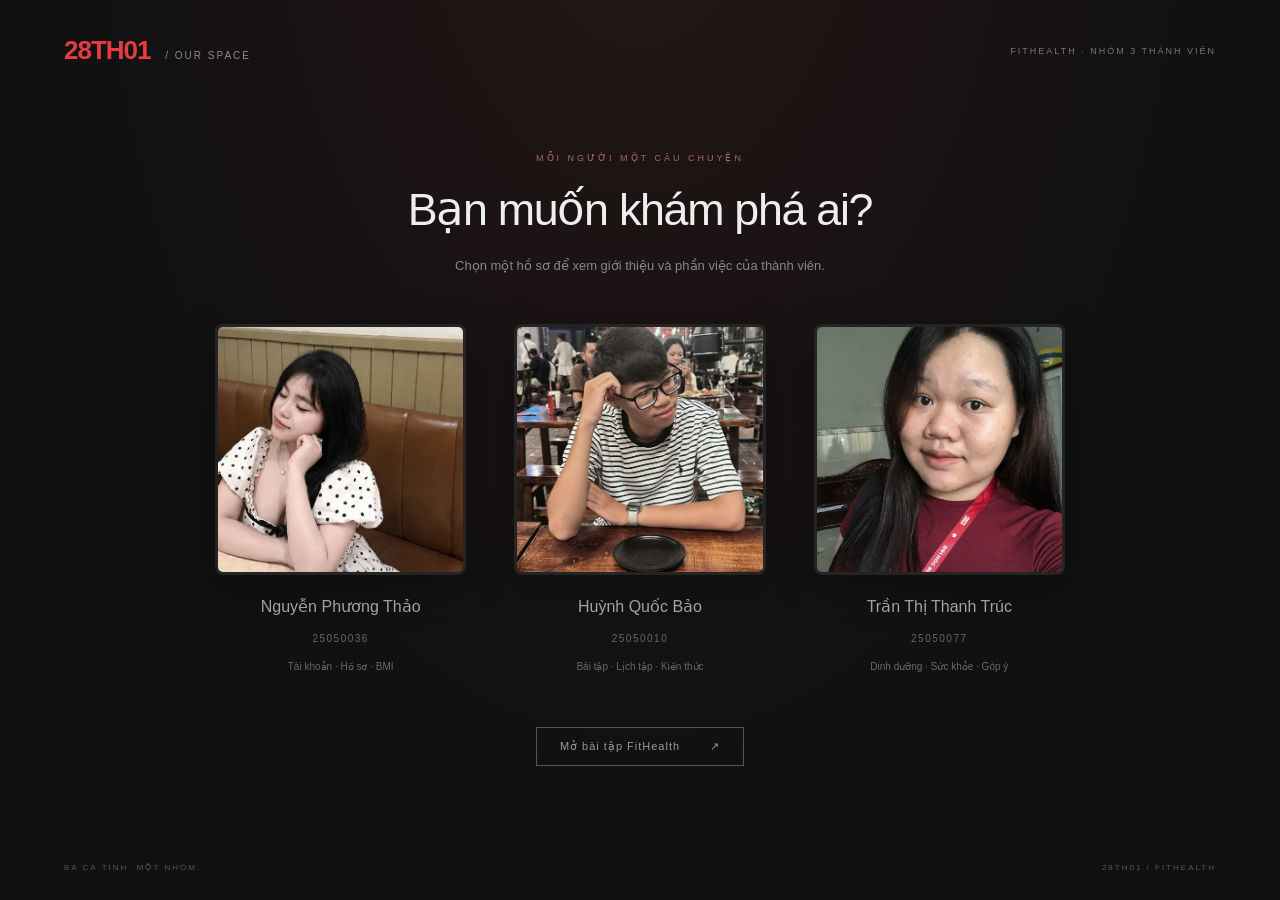
==== commit 031f48ed: "Add profile chooser and personal websites for three 28TH01 members" ====
--- a/index.html
+++ b/index.html
@@ -1,1142 +1 @@
-<!DOCTYPE html>
-<html lang="vi">
-<head>
-<meta charset="utf-8">
-<meta name="viewport" content="width=device-width, initial-scale=1, viewport-fit=cover">
-<title>FitHealth – Chăm sóc sức khỏe và thể hình</title>
-<link rel="preconnect" href="https://fonts.googleapis.com">
-<link rel="preconnect" href="https://fonts.gstatic.com" crossorigin>
-<link href="https://fonts.googleapis.com/css2?family=Be+Vietnam+Pro:wght@400;500;600&family=Bricolage+Grotesque:opsz,wght@12..96,600;12..96,800&display=swap" rel="stylesheet">
-<style>
-:root{
-  --bg:#ffffff; --bg2:#f1f8f4; --ink:#12263a; --ink2:#51657a; --line:#d9e5df;
-  --green:#0f7b4f; --green-h:#0a6340; --on-green:#ffffff; --green-t:#e0f3ea;
-  --blue:#1b6ca8; --blue-t:#e1eef9; --amber:#a86a0a; --amber-t:#fbf0d9;
-  --red:#b3261e; --red-t:#fbe8e5; --focus:#1b6ca8;
-  --f-body:"Be Vietnam Pro",system-ui,-apple-system,"Segoe UI",Roboto,Arial,sans-serif;
-  --f-disp:"Bricolage Grotesque","Be Vietnam Pro",system-ui,-apple-system,"Segoe UI",Arial,sans-serif;
-  box-sizing:border-box; padding-top:env(safe-area-inset-top,0px); padding-bottom:env(safe-area-inset-bottom,0px);
-  color-scheme:light;
-}
-@media (prefers-color-scheme: dark){
-  :root:not([data-theme="light"]){
-    --bg:#0d1a22; --bg2:#122630; --ink:#e8f1ee; --ink2:#a3b6b2; --line:#27414b;
-    --green:#3fc08a; --green-h:#66d4a5; --on-green:#06231a; --green-t:#133a2c;
-    --blue:#62b0ec; --blue-t:#12324a; --amber:#e6b44f; --amber-t:#3a2d0f;
-    --red:#f08a82; --red-t:#3e1b19; --focus:#62b0ec; color-scheme:dark;
-  }
-}
-:root[data-theme="dark"]{
-  --bg:#0d1a22; --bg2:#122630; --ink:#e8f1ee; --ink2:#a3b6b2; --line:#27414b;
-  --green:#3fc08a; --green-h:#66d4a5; --on-green:#06231a; --green-t:#133a2c;
-  --blue:#62b0ec; --blue-t:#12324a; --amber:#e6b44f; --amber-t:#3a2d0f;
-  --red:#f08a82; --red-t:#3e1b19; --focus:#62b0ec; color-scheme:dark;
-}
-html{scroll-padding-top:calc(env(safe-area-inset-top,0px) + 72px)}
-*,*::before,*::after{box-sizing:border-box}
-body{margin:0;background:var(--bg);color:var(--ink);font-family:var(--f-body);font-size:16px;line-height:1.6;-webkit-text-size-adjust:100%}
-h1,h2,h3{font-family:var(--f-disp);line-height:1.15;letter-spacing:-.015em;margin:0 0 .5em;font-weight:800}
-h1{font-size:clamp(1.9rem,4.6vw,3.2rem);letter-spacing:-.025em}
-h2{font-size:clamp(1.4rem,2.6vw,1.9rem)}
-h3{font-size:1.15rem;font-weight:600}
-p{margin:0 0 1em;max-width:68ch}
-a{color:var(--blue)}
-img,svg{max-width:100%}
-.muted{color:var(--ink2)}
-.wrap{max-width:1160px;margin:0 auto;padding:0 20px}
-:focus-visible{outline:3px solid var(--focus);outline-offset:2px;border-radius:4px}
-.skip{position:absolute;left:-999px;top:8px;background:var(--green);color:var(--on-green);padding:8px 14px;border-radius:8px;z-index:100}
-.skip:focus{left:8px}
-
-/* header */
-.top{position:sticky;top:env(safe-area-inset-top,0px);z-index:30;background:var(--bg);border-bottom:1px solid var(--line)}
-.top .wrap{display:flex;align-items:center;gap:18px;min-height:64px}
-.logo{display:flex;align-items:center;gap:10px;text-decoration:none;color:var(--ink);font-family:var(--f-disp);font-weight:800;font-size:1.3rem;letter-spacing:-.02em}
-.logo svg{width:32px;height:32px}
-.nav{display:flex;gap:4px;margin-left:12px;flex:1}
-.nav a{color:var(--ink2);text-decoration:none;padding:8px 12px;border-radius:8px;font-weight:500}
-.nav a:hover{background:var(--bg2);color:var(--ink)}
-.nav a[aria-current="page"]{color:var(--green);background:var(--green-t)}
-.acts{display:flex;gap:8px;align-items:center}
-.burger{display:none}
-@media (max-width:860px){
-  .burger{display:inline-flex;margin-left:auto}
-  .nav,.acts{display:none}
-  .top.open .wrap{flex-wrap:wrap;padding-bottom:12px}
-  .top.open .nav{display:flex;flex-direction:column;width:100%;margin:0}
-  .top.open .acts{display:flex;width:100%}
-}
-
-/* controls */
-.btn{display:inline-flex;align-items:center;justify-content:center;gap:6px;border:1px solid var(--green);background:var(--green);color:var(--on-green);font:600 .95rem var(--f-body);padding:10px 18px;border-radius:10px;cursor:pointer;text-decoration:none;min-height:42px}
-.btn:hover{background:var(--green-h);border-color:var(--green-h)}
-.btn.sec{background:transparent;color:var(--green)}
-.btn.sec:hover{background:var(--green-t)}
-.btn.ghost{background:transparent;border-color:transparent;color:var(--ink)}
-.btn.ghost:hover{background:var(--bg2)}
-.btn.danger{background:transparent;border-color:var(--red);color:var(--red)}
-.btn.danger:hover{background:var(--red-t)}
-.btn.sm{padding:6px 12px;min-height:34px;font-size:.88rem;border-radius:8px}
-.btn.lg{padding:13px 24px;font-size:1.02rem}
-.btn[disabled]{opacity:.5;cursor:not-allowed}
-.fld{display:flex;flex-direction:column;gap:4px;margin-bottom:14px}
-.fld label{font-weight:600;font-size:.92rem}
-.fld small{color:var(--ink2)}
-input,select,textarea{font:inherit;color:var(--ink);background:var(--bg);border:1px solid var(--line);border-radius:8px;padding:10px 12px;min-height:42px;width:100%}
-input:hover,select:hover,textarea:hover{border-color:var(--ink2)}
-textarea{resize:vertical}
-.row{display:grid;grid-template-columns:repeat(auto-fit,minmax(170px,1fr));gap:0 14px}
-.err{color:var(--red);margin:0 0 10px;font-weight:500}
-.ok{color:var(--green);font-weight:500}
-.tag{display:inline-block;font-size:.8rem;font-weight:600;padding:2px 10px;border-radius:99px;background:var(--bg2);color:var(--ink2);border:1px solid var(--line)}
-.t-green{background:var(--green-t);color:var(--green);border-color:transparent}
-.t-blue{background:var(--blue-t);color:var(--blue);border-color:transparent}
-.t-amber{background:var(--amber-t);color:var(--amber);border-color:transparent}
-.t-red{background:var(--red-t);color:var(--red);border-color:transparent}
-.tags{display:flex;gap:6px;flex-wrap:wrap}
-
-/* sections */
-section.sec{padding:56px 0}
-section.alt{background:var(--bg2)}
-.shead{display:flex;justify-content:space-between;align-items:end;gap:16px;margin-bottom:24px;flex-wrap:wrap}
-.shead h2{margin:0}
-.pagehead{padding:36px 0 8px}
-.pagehead p{color:var(--ink2)}
-
-/* hero */
-.hero{padding:48px 0 56px;border-bottom:1px solid var(--line)}
-.hero-g{display:grid;grid-template-columns:1.15fr .85fr;gap:48px;align-items:center}
-.hero p.lead{font-size:1.15rem;color:var(--ink2)}
-.hero .cta{display:flex;gap:12px;flex-wrap:wrap;margin-top:24px}
-@media (max-width:900px){.hero-g{grid-template-columns:1fr;gap:28px}}
-.bmi-panel{border:1px solid var(--line);border-radius:16px;padding:24px;background:var(--bg)}
-.bmi-panel h2{font-size:1.25rem}
-.bmi-v{display:flex;align-items:center;gap:12px;margin:8px 0 0}
-.bmi-v strong{font:800 2.6rem var(--f-disp);line-height:1}
-.scale{display:flex;height:14px;border-radius:99px;overflow:hidden;position:relative;margin-top:20px}
-.scale i{display:block;height:100%}
-.s-blue{background:#5aa9e6}.s-green{background:#2fa56f}.s-amber{background:#e0a82e}.s-red{background:#d9622b}
-.mk{position:absolute;top:-4px;width:6px;height:22px;background:var(--ink);border:2px solid var(--bg);border-radius:4px;transform:translateX(-50%);transition:left .35s ease}
-.scale-l{position:relative;height:20px;font-size:.78rem;color:var(--ink2);margin-top:4px}
-.scale-l span{position:absolute;transform:translateX(-50%)}
-.scale-l span:first-child{transform:none}
-.scale-l span:last-child{transform:translateX(-100%)}
-@media (prefers-reduced-motion:reduce){*{transition:none!important;animation:none!important}}
-.fine{font-size:.85rem;color:var(--ink2);margin-top:12px}
-
-/* tiles + cards */
-.tiles{display:grid;grid-template-columns:repeat(auto-fit,minmax(190px,1fr));gap:16px}
-.tile{display:block;text-decoration:none;color:var(--ink);border:1px solid var(--line);border-radius:14px;overflow:hidden;background:var(--bg);transition:border-color .15s}
-.tile:hover{border-color:var(--green)}
-.tile .art{display:block;width:100%;height:auto}
-.tile .tb{padding:12px 14px 14px}
-.tile h3{margin:0 0 6px}
-.cols3{display:grid;grid-template-columns:repeat(auto-fit,minmax(260px,1fr));gap:20px}
-.post{display:block;text-decoration:none;color:var(--ink);border-top:3px solid var(--green);padding-top:12px}
-.post:nth-child(2){border-color:var(--blue)}
-.post h3{margin-bottom:6px}
-.post:hover h3{text-decoration:underline}
-.steps{list-style:none;padding:0;margin:0;display:grid;grid-template-columns:repeat(auto-fit,minmax(230px,1fr));gap:20px;counter-reset:s}
-.steps li{counter-increment:s;padding-left:46px;position:relative}
-.steps li::before{content:counter(s);position:absolute;left:0;top:0;width:34px;height:34px;border-radius:50%;background:var(--green);color:var(--on-green);display:grid;place-items:center;font:800 1rem var(--f-disp)}
-.band{background:var(--green);color:var(--on-green);border-radius:18px;padding:36px;display:flex;justify-content:space-between;gap:24px;align-items:center;flex-wrap:wrap}
-.band h2{margin:0 0 6px}
-.band p{margin:0}
-.band .btn{background:var(--on-green);color:var(--green);border-color:var(--on-green)}
-.chips{display:flex;gap:8px;flex-wrap:wrap;margin:16px 0}
-.chip{border:1px solid var(--line);background:var(--bg);color:var(--ink);padding:7px 14px;border-radius:99px;font:500 .9rem var(--f-body);cursor:pointer}
-.chip:hover{border-color:var(--green)}
-.chip[aria-pressed="true"]{background:var(--green);color:var(--on-green);border-color:var(--green)}
-.filters{display:grid;grid-template-columns:2fr 1fr 1fr 1fr;gap:12px;margin-top:8px}
-@media (max-width:760px){.filters{grid-template-columns:1fr 1fr}.filters>:first-child{grid-column:1/-1}}
-.empty{border:1px dashed var(--line);border-radius:14px;padding:32px;text-align:center;color:var(--ink2)}
-
-/* detail */
-.detail{display:grid;grid-template-columns:1fr 1.1fr;gap:36px;padding:28px 0 56px}
-@media (max-width:860px){.detail{grid-template-columns:1fr}}
-.detail .art{border-radius:16px;width:100%;height:auto}
-.crumb{font-size:.9rem;padding-top:24px}
-.vidbox{margin-bottom:16px}
-.vidframe{position:relative;width:100%;aspect-ratio:16/9;border-radius:16px;overflow:hidden;background:#000;border:1px solid var(--line)}
-.vidframe iframe,.vidframe video{position:absolute;inset:0;width:100%;height:100%;border:0}
-.vidempty{display:flex;flex-direction:column;gap:10px;align-items:flex-start;background:var(--bg2);border:1px dashed var(--line);border-radius:16px;padding:20px}
-.vidempty b{font-family:var(--f-disp);font-size:1.05rem}
-.vidlinks{display:flex;flex-wrap:wrap;gap:10px;margin-top:10px}
-.steps-ol{padding-left:22px}.steps-ol li{margin-bottom:10px}
-.note{background:var(--amber-t);color:var(--ink);border-radius:10px;padding:12px 16px;font-size:.92rem}
-.prose p{max-width:68ch;margin-bottom:1.1em}
-.prose{font-size:1.04rem}
-
-/* tables */
-.scroll{overflow-x:auto;border:1px solid var(--line);border-radius:12px}
-table{border-collapse:collapse;width:100%;font-size:.93rem}
-th,td{padding:10px 14px;text-align:left;border-bottom:1px solid var(--line);vertical-align:top}
-th{background:var(--bg2);font-weight:600;white-space:nowrap}
-tr:last-child td{border-bottom:0}
-td.n,th.n{text-align:right;font-variant-numeric:tabular-nums}
-.ta{display:flex;gap:6px;flex-wrap:wrap}
-
-/* shell */
-.shell{display:grid;grid-template-columns:220px 1fr;gap:32px;padding:28px 20px 64px}
-.side{display:flex;flex-direction:column;gap:2px;position:sticky;top:calc(env(safe-area-inset-top,0px) + 80px);align-self:start}
-.side a{text-decoration:none;color:var(--ink2);padding:9px 12px;border-radius:8px;font-weight:500}
-.side a:hover{background:var(--bg2);color:var(--ink)}
-.side a[aria-current="page"]{background:var(--green-t);color:var(--green)}
-.side .gl{font-size:.82rem;color:var(--ink2);padding:10px 12px 4px}
-@media (max-width:860px){
-  .shell{grid-template-columns:1fr;gap:16px}
-  .side{flex-direction:row;overflow-x:auto;position:static;padding-bottom:6px;border-bottom:1px solid var(--line)}
-  .side a{white-space:nowrap}.side .gl{display:none}
-}
-.ph{display:flex;justify-content:space-between;align-items:center;gap:12px;flex-wrap:wrap;margin-bottom:20px}
-.ph h1{font-size:clamp(1.5rem,3vw,2.1rem);margin:0}
-.pn{border:1px solid var(--line);border-radius:14px;padding:20px;margin-bottom:20px;background:var(--bg)}
-.pn>h2{font-size:1.15rem}
-.stats{display:grid;grid-template-columns:repeat(auto-fit,minmax(170px,1fr));gap:14px;margin-bottom:20px}
-.stat{border:1px solid var(--line);border-radius:12px;padding:14px 16px}
-.stat b{display:block;font:800 1.8rem var(--f-disp);line-height:1.1}
-.stat span{color:var(--ink2);font-size:.88rem}
-.two{display:grid;grid-template-columns:1fr 1fr;gap:20px}
-@media (max-width:900px){.two{grid-template-columns:1fr}}
-.bar{height:10px;background:var(--bg2);border-radius:99px;overflow:hidden;border:1px solid var(--line)}
-.bar i{display:block;height:100%;background:var(--green)}
-.chart{width:100%;height:auto;display:block}
-.chart text{fill:var(--ink2);font-size:11px;font-family:var(--f-body)}
-.item{display:flex;justify-content:space-between;gap:12px;align-items:center;padding:10px 0;border-bottom:1px solid var(--line);flex-wrap:wrap}
-.item:last-child{border-bottom:0}
-.item.done .nm{text-decoration:line-through;color:var(--ink2)}
-.plan-h{display:flex;justify-content:space-between;gap:12px;flex-wrap:wrap;align-items:center;margin-bottom:6px}
-.plan-h h3{margin:0}
-.macro{display:grid;grid-template-columns:repeat(4,1fr);gap:8px;margin-top:10px}
-.macro div{background:var(--bg2);border-radius:8px;padding:8px 10px;text-align:center}
-.macro b{display:block;font-family:var(--f-disp);font-size:1.15rem}
-.macro span{font-size:.78rem;color:var(--ink2)}
-.check{list-style:none;padding:0;margin:0}
-.check li{display:flex;gap:10px;padding:6px 0;align-items:center}
-.check .dot{width:22px;height:22px;border-radius:50%;border:2px solid var(--line);display:grid;place-items:center;flex:none;font-size:.8rem}
-.check .on .dot{background:var(--green);border-color:var(--green);color:var(--on-green)}
-
-/* auth */
-.auth{max-width:440px;margin:40px auto 72px;padding:0 20px}
-.auth .pn{padding:28px}
-.demo{background:var(--blue-t);border-radius:10px;padding:12px 14px;font-size:.9rem;margin-bottom:18px}
-.demo code{font-family:ui-monospace,Menlo,Consolas,monospace;font-size:.88rem}
-
-/* dialog */
-dialog{border:1px solid var(--line);border-radius:16px;padding:0;background:var(--bg);color:var(--ink);width:min(560px,calc(100vw - 24px));max-height:calc(100vh - 24px)}
-dialog::backdrop{background:rgba(8,18,24,.55)}
-.mform{padding:24px}
-.mform h2{font-size:1.25rem}
-.mact{display:flex;justify-content:flex-end;gap:8px;margin-top:6px}
-#toast{position:fixed;left:50%;bottom:calc(20px + env(safe-area-inset-bottom,0px));transform:translateX(-50%) translateY(20px);background:var(--ink);color:var(--bg);padding:10px 18px;border-radius:10px;opacity:0;pointer-events:none;transition:opacity .2s,transform .2s;z-index:60;max-width:calc(100vw - 32px)}
-#toast.show{opacity:1;transform:translateX(-50%)}
-
-details.faq{border-bottom:1px solid var(--line);padding:12px 0}
-details.faq summary{cursor:pointer;font-weight:600}
-details.faq p{margin:8px 0 0;color:var(--ink2)}
-
-footer{border-top:1px solid var(--line);background:var(--bg2);padding:32px 0 40px;margin-top:0}
-footer .fg{display:flex;gap:32px;flex-wrap:wrap;justify-content:space-between}
-footer a{color:var(--ink2);text-decoration:none;margin-right:16px}
-footer a:hover{color:var(--green)}
-
-body{background:var(--bg);line-height:1.7}.wrap{max-width:1240px}.top .wrap{min-height:76px}.btn{border-radius:99px}.pn,.tile,.stat{box-shadow:0 8px 30px rgba(16,60,39,.04)}.tile{transition:transform .2s,box-shadow .2s}.tile:hover{transform:translateY(-5px);box-shadow:0 16px 36px rgba(16,60,39,.12)}.photo-art{height:210px;background-image:url('assets/activities.png');background-size:300% 200%;background-repeat:no-repeat}.detail .photo-art{height:380px;border-radius:24px}.featurehero{position:relative;background:#073326;color:#fff;border-radius:28px;overflow:hidden;margin:24px auto 0;min-height:500px}.hero-photo{position:absolute;inset:0;background:url('assets/banner.png') center/cover;opacity:.48}.featurehero:after{content:'';position:absolute;inset:0;background:linear-gradient(90deg,#062b21 0%,rgba(6,43,33,.88) 40%,transparent 80%)}.hero-copy{position:relative;z-index:1;padding:64px 48px;max-width:620px}.hero-copy h1{font-size:clamp(2.5rem,5.5vw,4.5rem);letter-spacing:-.05em}.hero-copy p{color:#d3e8dc}.eyebrow{text-transform:uppercase;letter-spacing:.18em;font-size:.75rem;font-weight:600}.hero-copy .btn{background:#c5f29e;border-color:#c5f29e;color:#173b26}.hero-copy .btn.sec{background:transparent;color:white;border-color:#769b89}.goalgrid{display:grid;grid-template-columns:repeat(3,1fr);gap:20px}.goal-card{padding:28px;border:1px solid var(--line);border-radius:20px;background:var(--bg);text-align:left;color:var(--ink);cursor:pointer;font:inherit}.goal-card:hover,.goal-card.selected{border-color:var(--green);background:var(--green-t)}.goal-card b{display:block;font:800 1.4rem var(--f-disp);margin:14px 0}.goal-icon{font-size:2rem}.goal-summary{padding:20px 0;display:flex;align-items:center;justify-content:space-between;gap:20px;flex-wrap:wrap}.visual-panel{display:grid;grid-template-columns:.8fr 1.2fr;gap:32px;align-items:center;padding:32px;border-radius:24px;background:var(--bg2)}.muscle-map{height:380px;width:100%;max-width:300px;display:block;margin:auto}.muscle-map [data-muscle]{cursor:pointer;fill:#5fa88a;stroke:#f1f8f4;stroke-width:3;transition:fill .2s}.muscle-map [data-muscle]:hover,.muscle-map [data-muscle]:focus{fill:#d5b243;outline:none}.muscle-map [data-muscle].chosen{fill:#e5b845}.quickmetrics{display:grid;grid-template-columns:repeat(3,1fr);gap:20px}.ring{--progress:0;display:grid;place-items:center;width:116px;height:116px;border-radius:50%;background:conic-gradient(var(--green) calc(var(--progress)*1%),var(--line) 0);margin:12px auto}.ring:before{content:'';width:94px;height:94px;border-radius:50%;background:var(--bg);grid-area:1/1}.ring strong{position:relative;grid-area:1/1;font-size:1.25rem}.ringcard{text-align:center;padding:20px;border:1px solid var(--line);border-radius:20px}.timerface{font:800 4rem var(--f-disp);text-align:center;letter-spacing:-.04em;margin:20px 0}.weekgrid{display:grid;grid-template-columns:repeat(7,1fr);gap:8px;margin:20px 0}.daycard{padding:12px 8px;border:1px solid var(--line);border-radius:12px;font-size:.8rem;background:var(--bg2)}.daycard b{display:block;color:var(--green)}.numberpill{width:42px;height:42px;background:var(--green-t);border-radius:12px;display:grid;place-items:center;font-weight:800}.mealhero{height:240px;border-radius:18px;background-image:url('assets/activities.png');background-size:300% 200%;background-position:100% 100%;margin-bottom:18px}.tile .photo-art:after{content:'Khám phá ↗';position:relative;top:166px;left:14px;font-size:.75rem;background:white;color:#174632;border-radius:99px;padding:6px 12px}.sectionintro{max-width:600px;color:var(--ink2)}.post{border:1px solid var(--line);border-radius:18px;overflow:hidden;padding:0 0 18px}.post>h3,.post>p,.post>span,.post>small{margin-left:18px;margin-right:18px}.post .photo-art{height:170px;margin:0 0 16px}.post .photo-art:after{display:none}section.sec{padding:64px 0}.timeractions{display:flex;justify-content:center;gap:8px;flex-wrap:wrap}
-@media(max-width:760px){.hero-copy{padding:42px 24px}.featurehero{min-height:450px}.hero-photo{background-position:65% center}.goalgrid,.quickmetrics{grid-template-columns:1fr}.visual-panel{grid-template-columns:1fr;padding:24px}.weekgrid{grid-template-columns:repeat(2,1fr)}.detail .photo-art{height:270px}.featurehero{margin-top:14px}.nav a{font-size:.88rem}}
-
-/* calo + ảnh */
-.bar i.over{background:var(--amber)}
-.calnum{display:flex;align-items:baseline;gap:10px;flex-wrap:wrap;margin:6px 0 10px}.calnum b{font:800 2.6rem var(--f-disp);letter-spacing:-.03em}
-.calsplit{display:grid;gap:8px}.calrow{display:grid;grid-template-columns:92px 1fr 84px;gap:12px;align-items:center;font-size:.9rem}.calrow b{text-align:right;font-weight:600}
-.calcard .macro{margin:14px 0 0}
-.mealhero{background-image:url('assets/photos/meal.jpg');background-size:cover;background-position:center;height:320px;border-radius:24px}
-#main .pn>.mealhero{height:170px;background-position:center 35%}
-.post{transition:transform .2s,box-shadow .2s;background:var(--bg)}.post:hover{transform:translateY(-4px);box-shadow:0 14px 32px rgba(16,60,39,.12)}
-.post .photo-art{height:190px;border-radius:0}
-.artcover .photo-art{height:340px;border-radius:24px;margin:12px 0 24px}
-@media(max-width:760px){.artcover .photo-art{height:220px}.calrow{grid-template-columns:78px 1fr 78px}}
-
-.tile .photo-art{height:170px;border-radius:0;margin:0}
-.vidplay{position:absolute;inset:0;width:100%;height:100%;border:0;padding:0;background:#000;cursor:pointer}
-.vidplay img{width:100%;height:100%;object-fit:cover;opacity:.88;transition:opacity .2s}.vidplay:hover img{opacity:1}
-.vidbtn{position:absolute;inset:0;margin:auto;width:72px;height:50px;border-radius:14px;background:#e62117;color:#fff;display:grid;place-items:center;font-size:1.5rem;box-shadow:0 6px 20px rgba(0,0,0,.35)}
-
-.tile .photo-art{position:relative}
-.tile .photo-art:after{position:absolute;top:auto;bottom:12px;left:12px}
-</style>
-</head>
-<body>
-<a class="skip" href="#main">Bỏ qua điều hướng</a>
-<header class="top" id="top"></header>
-<main id="main" tabindex="-1"></main>
-<footer>
-  <div class="wrap fg">
-    <div>
-      <strong style="font-family:var(--f-disp);font-size:1.1rem">FitHealth</strong>
-      <p class="muted" style="margin:6px 0 0;font-size:.9rem">Nội dung chỉ mang tính tham khảo. Website không chẩn đoán bệnh hoặc kê đơn.</p>
-      <p class="muted" style="margin:6px 0 0;font-size:.9rem">Bản demo: dữ liệu lưu trong trình duyệt của bạn, không gửi lên máy chủ.</p>
-    </div>
-    <nav aria-label="Liên kết chân trang">
-      <a href="#/bai-tap">Bài tập</a><a href="#/dinh-duong">Dinh dưỡng</a><a href="#/kien-thuc">Kiến thức</a><a href="#/lien-he">Liên hệ</a>
-    </nav>
-  </div>
-</footer>
-<dialog id="dlg" aria-labelledby="dlgt"></dialog>
-<div id="toast" role="status" aria-live="polite"></div>
-
-<script>
-(function(){
-'use strict';
-
-/* ---------- helpers ---------- */
-const $=(s,r=document)=>r.querySelector(s);
-const esc=s=>String(s==null?'':s).replace(/[&<>"']/g,c=>({'&':'&amp;','<':'&lt;','>':'&gt;','"':'&quot;',"'":'&#39;'}[c]));
-const uid=()=>Date.now().toString(36)+Math.random().toString(36).slice(2,7);
-const pad=n=>String(n).padStart(2,'0');
-const isoOf=d=>`${d.getFullYear()}-${pad(d.getMonth()+1)}-${pad(d.getDate())}`;
-const todayISO=()=>isoOf(new Date());
-const addDays=(iso,n)=>{const d=new Date(iso+'T00:00:00');d.setDate(d.getDate()+n);return isoOf(d)};
-const vd=iso=>iso?String(iso).slice(0,10).split('-').reverse().join('/'):'';
-const num=(v,dp=1)=>Number(v).toLocaleString('vi-VN',{maximumFractionDigits:dp});
-const age=iso=>{if(!iso)return null;const b=new Date(iso+'T00:00:00'),n=new Date();let a=n.getFullYear()-b.getFullYear();if(n<new Date(n.getFullYear(),b.getMonth(),b.getDate()))a--;return a};
-const opt=(arr,sel)=>arr.map(o=>{const [v,l]=Array.isArray(o)?o:[o,o];return `<option value="${esc(v)}"${String(v)===String(sel)?' selected':''}>${esc(l)}</option>`}).join('');
-
-const CATS=['Cardio','Sức mạnh','Cơ bụng','Giãn cơ','Yoga'];
-const MUSCLES=['Toàn thân','Chân','Ngực','Lưng','Vai','Tay','Bụng'];
-const DIFFS=['Dễ','Trung bình','Khó'];
-const PLACES=['Tại nhà','Phòng gym','Ngoài trời'];
-const MEALS=['Bữa sáng','Bữa trưa','Bữa tối','Bữa phụ'];
-const ACTS=['Ít vận động','Vận động nhẹ','Vận động vừa','Vận động nhiều'];
-const GOALS=['Giảm cân','Tăng cơ','Duy trì thể trạng'];
-const FBST=['Mới','Đang xử lý','Đã phản hồi'];
-
-/* ---------- storage (localStorage, with in-memory fallback) ---------- */
-const KEY='fithealth_db_v1',SKEY='fithealth_session_v1';
-let DB=null,sessionId=null;
-function lsGet(k){try{return localStorage.getItem(k)}catch(e){return null}}
-function lsSet(k,v){try{localStorage.setItem(k,v)}catch(e){}}
-function lsDel(k){try{localStorage.removeItem(k)}catch(e){}}
-function save(){lsSet(KEY,JSON.stringify(DB))}
-async function hashPw(salt,pw){
-  try{
-    const buf=await crypto.subtle.digest('SHA-256',new TextEncoder().encode(salt+':'+pw));
-    return Array.from(new Uint8Array(buf)).map(b=>b.toString(16).padStart(2,'0')).join('');
-  }catch(e){let h=5381;for(const c of salt+':'+pw)h=((h<<5)+h+c.charCodeAt(0))>>>0;return 'x'+h.toString(16)}
-}
-
-async function seed(){
-  const t=todayISO();
-  const db={users:[],profiles:{},exercises:[],plans:[],foods:[],meals:[],healthLogs:[],bmi:[],articles:[],feedbacks:[],favorites:[]};
-  const mk=async(email,pw,role)=>{const salt=uid();return{id:uid(),email,salt,hash:await hashPw(salt,pw),role,active:true,createdAt:t}};
-  const admin=await mk('admin@fithealth.vn','Admin@123','admin');
-  const demo=await mk('demo@fithealth.vn','Demo@123','user');
-  db.users.push(admin,demo);
-  db.profiles[admin.id]={fullName:'Quản trị viên'};
-  db.profiles[demo.id]={fullName:'Minh Anh (tài khoản dùng thử)',birthDate:'1998-05-14',gender:'Nữ',heightCm:162,activity:'Vận động nhẹ',goal:'Giảm cân',targetWeight:57};
-
-  const ex=[
-   ['Đi bộ nhanh','Cardio','Toàn thân','Không cần dụng cụ','Dễ','Ngoài trời',['Đứng thẳng, mắt nhìn phía trước, vai thả lỏng.','Bước nhanh hơn bình thường, vung tay tự nhiên. Bạn vẫn nói chuyện được nhưng hơi gấp.','Bắt đầu với 15–20 phút, tăng dần theo cảm giác của cơ thể.']],
-   ['Nhảy dây','Cardio','Toàn thân','Dây nhảy','Trung bình','Tại nhà',['Cầm hai tay cầm ngang hông, khuỷu tay gần thân.','Xoay dây bằng cổ tay, nhảy thấp khoảng 2–3 cm, tiếp đất nhẹ bằng mũi bàn chân.','Nhảy 30 giây, nghỉ 30 giây, lặp lại 5–8 hiệp.']],
-   ['Chạy bộ ngắt quãng','Cardio','Chân','Không cần dụng cụ','Khó','Ngoài trời',['Khởi động bằng đi bộ nhanh 5 phút.','Chạy 1 phút ở mức hơi gắng sức, rồi đi bộ 2 phút để hồi sức.','Lặp lại 5–6 lần, kết thúc bằng đi bộ chậm và giãn cơ chân.']],
-   ['Squat','Sức mạnh','Chân','Không cần dụng cụ','Dễ','Tại nhà',['Đứng hai chân rộng bằng vai, mũi chân hơi mở ra ngoài.','Đẩy hông ra sau và hạ người như ngồi xuống ghế, giữ lưng thẳng, đầu gối cùng hướng với mũi chân.','Đẩy qua gót chân để đứng lên, thở ra khi đứng lên.']],
-   ['Hít đất','Sức mạnh','Ngực','Không cần dụng cụ','Trung bình','Tại nhà',['Chống hai tay rộng hơn vai một chút, thân người thẳng từ đầu đến gót.','Hạ ngực gần sát sàn, khuỷu tay mở khoảng 45 độ so với thân.','Đẩy người lên về vị trí ban đầu. Nếu còn khó, tập với đầu gối chạm sàn.']],
-   ['Deadlift tạ đòn','Sức mạnh','Lưng','Tạ đòn','Khó','Phòng gym',['Đứng hai chân rộng bằng hông, thanh đòn nằm trên giữa bàn chân.','Gập hông, nắm thanh đòn, giữ lưng thẳng và siết bụng.','Đẩy chân xuống sàn để đứng thẳng, giữ tạ sát chân, rồi hạ xuống có kiểm soát. Lần đầu nên tập với tạ nhẹ và có người hướng dẫn.']],
-   ['Đẩy vai với tạ đơn','Sức mạnh','Vai','Tạ đơn','Trung bình','Phòng gym',['Ngồi hoặc đứng thẳng, hai tạ đơn đặt ngang vai, lòng bàn tay hướng về phía trước.','Đẩy tạ lên trên đầu đến khi tay gần duỗi thẳng, không ưỡn lưng.','Hạ tạ chậm về ngang vai.']],
-   ['Cuốn tay với tạ đơn','Sức mạnh','Tay','Tạ đơn','Dễ','Phòng gym',['Đứng thẳng, hai tay cầm tạ, khuỷu tay sát thân.','Gập khuỷu đưa tạ lên vai, không đung đưa người.','Hạ tạ chậm về vị trí ban đầu.']],
-   ['Gập bụng','Cơ bụng','Bụng','Không cần dụng cụ','Dễ','Tại nhà',['Nằm ngửa, gập gối, bàn chân đặt trên sàn, tay đặt nhẹ trước ngực.','Siết bụng, nhấc vai khỏi sàn, không kéo cổ.','Hạ xuống chậm, thở ra khi nâng người lên.']],
-   ['Plank','Cơ bụng','Bụng','Thảm tập','Trung bình','Tại nhà',['Chống hai khuỷu tay dưới vai, hai chân duỗi thẳng.','Siết bụng và mông, giữ thân thẳng, không võng lưng hay nhô mông.','Giữ 20–45 giây rồi nghỉ, lặp lại 3 hiệp.']],
-   ['Giãn cơ đùi sau','Giãn cơ','Chân','Không cần dụng cụ','Dễ','Tại nhà',['Ngồi duỗi một chân, chân kia gập lại.','Từ từ gập người về phía bàn chân đang duỗi, giữ lưng thẳng.','Giữ 20–30 giây ở mức căng nhẹ, không đau, rồi đổi bên.']],
-   ['Giãn vai và cổ','Giãn cơ','Vai','Không cần dụng cụ','Dễ','Tại nhà',['Ngồi hoặc đứng thẳng, vai thả lỏng.','Nghiêng đầu sang một bên, tay cùng bên đặt nhẹ lên đầu, không kéo mạnh.','Giữ 20 giây mỗi bên, sau đó kéo một tay ngang ngực và giữ 20 giây.']],
-   ['Tư thế chó úp mặt','Yoga','Toàn thân','Thảm yoga','Dễ','Tại nhà',['Bắt đầu ở tư thế bốn điểm chống, hai tay rộng bằng vai, hai chân rộng bằng hông.','Đẩy hông lên cao tạo hình chữ V ngược, đầu gối có thể hơi gập.','Giữ 5 nhịp thở sâu rồi hạ xuống.']],
-   ['Tư thế chiến binh II','Yoga','Chân','Thảm yoga','Trung bình','Tại nhà',['Đứng chân rộng khoảng một sải chân, xoay mũi chân phải ra ngoài 90 độ.','Gập gối phải đến khi đầu gối nằm trên cổ chân, hai tay dang ngang.','Nhìn qua tay phải, giữ 5 nhịp thở rồi đổi bên.']]
-  ];
-  ex.forEach((e,i)=>db.exercises.push({id:'e'+(i+1),name:e[0],cat:e[1],muscle:e[2],equip:e[3],diff:e[4],place:e[5],steps:e[6],active:true}));
-
-  const fd=[
-   ['Cơm trắng (đã nấu)',100,'g',130,2.7,28,0.3],['Ức gà luộc',100,'g',165,31,0,3.6],['Trứng gà luộc',100,'g',155,13,1.1,11],
-   ['Chuối',100,'g',89,1.1,23,0.3],['Yến mạch khô',100,'g',389,16.9,66,6.9],['Sữa tươi nguyên kem',100,'ml',61,3.2,4.8,3.3],
-   ['Khoai lang luộc',100,'g',76,1.4,18,0.1],['Bông cải xanh luộc',100,'g',35,2.4,7.2,0.4],['Đậu phụ',100,'g',76,8,1.9,4.8],
-   ['Cá hồi nướng',100,'g',206,22,0,12],['Táo',100,'g',52,0.3,14,0.2],['Bơ',100,'g',160,2,8.5,14.7],['Bánh mì nguyên cám',100,'g',247,13,41,3.4]
-  ];
-  fd.forEach((f,i)=>db.foods.push({id:'f'+(i+1),name:f[0],refQty:f[1],unit:f[2],cal:f[3],protein:f[4],carbs:f[5],fat:f[6]}));
-
-  const art=[
-   ['150 phút mỗi tuần nghĩa là gì?','Kỹ thuật tập luyện','Nhiều người nghe đến mốc “150 phút mỗi tuần” nhưng không rõ cách áp dụng. Với người trưởng thành, WHO khuyến nghị 150 đến 300 phút hoạt động thể lực cường độ vừa mỗi tuần, hoặc 75 đến 150 phút cường độ mạnh, và nên có ít nhất hai buổi tập tăng cường cơ bắp.\n\nCường độ vừa nghĩa là bạn thở nhanh hơn bình thường nhưng vẫn nói chuyện được, ví dụ đi bộ nhanh hoặc đạp xe nhẹ. Bạn có thể chia nhỏ thành 30 phút, 5 ngày mỗi tuần.\n\nNếu mới bắt đầu, hãy đặt mục tiêu thấp hơn và tăng dần. Duy trì đều đặn quan trọng hơn một tuần tập thật nhiều. Nếu có bệnh nền hoặc đang đau, hãy hỏi bác sĩ trước khi tăng cường độ.','Tham khảo: WHO – Physical activity (fact sheet)','https://www.who.int/news-room/fact-sheets/detail/physical-activity'],
-   ['BMI cho biết gì và không cho biết gì','Chỉ số cơ thể','BMI được tính bằng cân nặng (kg) chia cho bình phương chiều cao (m). Đây là cách sàng lọc nhanh, dễ tính, và được dùng rộng rãi để phân nhóm thiếu cân, bình thường, thừa cân và béo phì.\n\nTuy nhiên BMI không phân biệt khối cơ và khối mỡ, không cho biết mỡ tập trung ở đâu, và không thay thế việc khám sức khỏe. Một người tập tạ lâu năm có thể có BMI cao nhưng tỷ lệ mỡ thấp. Ngưỡng phân loại cũng có thể khác với người châu Á.\n\nHãy dùng BMI như một con số tham khảo, và theo dõi thêm cân nặng theo thời gian, vòng eo, mức năng lượng và giấc ngủ.','Tham khảo: WHO – Obesity and overweight (fact sheet)','https://www.who.int/news-room/fact-sheets/detail/obesity-and-overweight'],
-   ['Ngủ đủ giấc giúp việc tập luyện ra sao','Giấc ngủ','Cơ thể phục hồi sau buổi tập chủ yếu khi bạn nghỉ ngơi. Người trưởng thành thường được khuyến nghị ngủ từ 7 giờ trở lên mỗi đêm, dù nhu cầu mỗi người có khác nhau.\n\nKhi ngủ thiếu, bạn dễ mệt hơn, khó tập trung và thấy buổi tập nặng hơn bình thường. Hãy thử đi ngủ và thức dậy vào giờ cố định, hạn chế màn hình trước khi ngủ.\n\nTrong mục Theo dõi sức khỏe, bạn có thể ghi số giờ ngủ mỗi ngày để xem mối liên hệ với cảm giác khi tập.','Tham khảo: khuyến nghị về thời lượng ngủ của người trưởng thành (CDC, Hoa Kỳ)',''],
-   ['Cách đọc bảng dinh dưỡng và tính khẩu phần','Dinh dưỡng','Mỗi thực phẩm trong FitHealth có một lượng tham chiếu, ví dụ 100 g. Năng lượng và các chất dinh dưỡng được ghi cho đúng lượng đó.\n\nĐể tính cho khẩu phần thực tế, lấy lượng bạn ăn chia cho lượng tham chiếu rồi nhân với giá trị trong bảng. Ví dụ ức gà luộc có 165 kcal trên 100 g, nếu bạn ăn 150 g thì được 165 × 150 ÷ 100 = 247,5 kcal.\n\nGiá trị trong bản demo là số gần đúng. Khi dùng cho mục đích thật, hãy đối chiếu với bảng thành phần thực phẩm hoặc nhãn sản phẩm.','Bài hướng dẫn cách tính theo tỷ lệ; số liệu thực phẩm trong demo cần đối chiếu nguồn chính thức.',''],
-   ['Ghi nhật ký nước uống: thói quen nhỏ, dễ duy trì','Thói quen sinh hoạt','Lượng nước cần thiết khác nhau tùy cân nặng, thời tiết và mức vận động, nên không có một con số đúng cho mọi người. Điều quan trọng là bạn nhận ra mình thường uống nhiều hay ít.\n\nHãy đặt một chai nước ở nơi dễ thấy và ghi lại mỗi lần uống. Sau vài ngày bạn sẽ thấy khung giờ nào hay quên uống. Màu nước tiểu vàng nhạt thường là dấu hiệu bạn đang uống khá đủ.\n\nNếu bác sĩ đã dặn bạn hạn chế hoặc tăng lượng nước vì lý do sức khỏe, hãy làm theo chỉ dẫn đó.','Bài viết mẫu cho bản demo; cần bổ sung nguồn tham khảo khi dùng dữ liệu thật.','']
-  ];
-  art.forEach((a,i)=>db.articles.push({id:'a'+(i+1),title:a[0],category:a[1],content:a[2],author:'Ban biên tập FitHealth',source:a[3],sourceUrl:a[4],publishedAt:addDays(t,-(i*4+1)),status:'Đã xuất bản',sample:true}));
-
-  const W=[62.4,62.2,62.3,62.0,61.9,61.9,61.6,61.7,61.4,61.3,61.2,61.0,61.1,60.8];
-  const WA=[1500,1800,2000,1700,2200,1600,1900,2100,1800,2000,1500,2300,1900,1200];
-  const SL=[6.5,7,7.5,6,7,8,7.5,6.5,7,7,6.5,7.5,8,7];
-  W.forEach((w,i)=>db.healthLogs.push({id:uid(),userId:demo.id,date:addDays(t,i-13),weight:w,water:WA[i],sleep:SL[i],notes:''}));
-  db.bmi.push({id:uid(),userId:demo.id,date:addDays(t,-13),heightCm:162,weight:62.4,bmi:62.4/(1.62*1.62)});
-  db.bmi.push({id:uid(),userId:demo.id,date:t,heightCm:162,weight:60.8,bmi:60.8/(1.62*1.62)});
-
-  db.plans.push({id:uid(),userId:demo.id,name:'Toàn thân tại nhà',date:t,span:'day',items:[
-    {id:uid(),exId:'e4',sets:3,reps:12,duration:0,done:true,actual:{sets:3,reps:12,duration:0,notes:'Hơi mỏi đùi'},completedOn:t},
-    {id:uid(),exId:'e10',sets:3,reps:0,duration:1,done:false},
-    {id:uid(),exId:'e1',sets:1,reps:0,duration:20,done:false}]});
-  db.plans.push({id:uid(),userId:demo.id,name:'Cardio nhẹ buổi sáng',date:addDays(t,-1),span:'day',items:[
-    {id:uid(),exId:'e1',sets:1,reps:0,duration:25,done:true,actual:{sets:1,reps:0,duration:25,notes:''},completedOn:addDays(t,-1)}]});
-
-  const m=(type,items)=>db.meals.push({id:uid(),userId:demo.id,date:t,type,items});
-  m('Bữa sáng',[{foodId:'f5',qty:50},{foodId:'f6',qty:200},{foodId:'f4',qty:100}]);
-  m('Bữa trưa',[{foodId:'f1',qty:150},{foodId:'f2',qty:120},{foodId:'f8',qty:100}]);
-
-  db.feedbacks.push({id:uid(),userId:demo.id,subject:'Muốn thêm bài tập cho người mới',content:'Mình mong có thêm nhiều bài tập tại nhà cho người mới bắt đầu.',status:'Đã phản hồi',reply:'Cảm ơn bạn. Chúng tôi sẽ bổ sung thêm bài tập tại nhà trong các lần cập nhật tới.',createdAt:addDays(t,-5),repliedAt:addDays(t,-4)});
-  return db;
-}
-
-/* ---------- data accessors ---------- */
-const me=()=>{const u=DB.users.find(x=>x.id===sessionId&&x.active);return u||null};
-const prof=id=>DB.profiles[id]||{};
-const exOf=id=>DB.exercises.find(e=>e.id===id);
-const foodOf=id=>DB.foods.find(f=>f.id===id);
-const byDateDesc=(a,b)=>(b.date||'').localeCompare(a.date||'');
-const myLogs=u=>DB.healthLogs.filter(l=>l.userId===u).sort((a,b)=>a.date.localeCompare(b.date));
-const latestW=u=>{const l=myLogs(u).filter(x=>x.weight>0);return l.length?l[l.length-1]:null};
-const planStatus=p=>{const n=p.items.length,d=p.items.filter(i=>i.done).length;if(!n||!d)return'Chưa tập';return d===n?'Hoàn thành':'Đang tập'};
-const foodVals=(f,q)=>{const r=q/f.refQty;return{cal:f.cal*r,protein:f.protein*r,carbs:f.carbs*r,fat:f.fat*r}};
-const sumItems=items=>items.reduce((s,it)=>{const f=foodOf(it.foodId);if(!f)return s;const v=foodVals(f,it.qty);return{cal:s.cal+v.cal,protein:s.protein+v.protein,carbs:s.carbs+v.carbs,fat:s.fat+v.fat}},{cal:0,protein:0,carbs:0,fat:0});
-
-/* ---------- BMI ---------- */
-const bmiOf=(h,w)=>w/((h/100)**2);
-const bmiCat=b=>b<18.5?['Thiếu cân','blue']:b<25?['Bình thường','green']:b<30?['Thừa cân','amber']:['Béo phì','red'];
-const bmiErr=(h,w)=>{
-  if(!(h>0)||!(w>0))return'Nhập chiều cao và cân nặng lớn hơn 0.';
-  if(h<100||h>250)return'Chiều cao cần nằm trong khoảng 100–250 cm.';
-  if(w<20||w>300)return'Cân nặng cần nằm trong khoảng 20–300 kg.';
-  return null;
-};
-function bmiScale(p){
-  return `<div class="scale" aria-hidden="true"><i class="s-blue" style="width:14%"></i><i class="s-green" style="width:26%"></i><i class="s-amber" style="width:20%"></i><i class="s-red" style="width:40%"></i><b class="mk" id="${p}mk" style="left:0;display:none"></b></div>
-  <div class="scale-l" aria-hidden="true"><span style="left:0">15</span><span style="left:14%">18,5</span><span style="left:40%">25</span><span style="left:60%">30</span><span style="left:100%">40</span></div>`;
-}
-function bmiBox(p,h,w){
-  return `<div class="row">
-    <div class="fld"><label for="${p}h">Chiều cao (cm)</label><input id="${p}h" type="number" inputmode="decimal" step="any" min="0" value="${h||''}" placeholder="Ví dụ: 165"></div>
-    <div class="fld"><label for="${p}w">Cân nặng (kg)</label><input id="${p}w" type="number" inputmode="decimal" step="any" min="0" value="${w||''}" placeholder="Ví dụ: 58"></div></div>
-    <div id="${p}r" aria-live="polite"></div>${bmiScale(p)}`;
-}
-function updBmi(p){
-  const hi=$('#'+p+'h'),wi=$('#'+p+'w'),r=$('#'+p+'r'),mk=$('#'+p+'mk');
-  if(!hi.value&&!wi.value){r.innerHTML='<p class="muted" style="margin:0">Nhập chiều cao và cân nặng để xem kết quả.</p>';mk.style.display='none';return null}
-  const h=parseFloat(hi.value),w=parseFloat(wi.value),e=bmiErr(h,w);
-  if(e){r.innerHTML=`<p class="err" style="margin:0">${e}</p>`;mk.style.display='none';return null}
-  const b=bmiOf(h,w),c=bmiCat(b);
-  mk.style.display='block';mk.style.left=((Math.min(40,Math.max(15,b))-15)/25*100)+'%';
-  r.innerHTML=`<p class="bmi-v"><strong>${num(b,1)}</strong><span class="tag t-${c[1]}">${c[0]}</span></p>`;
-  return{h,w,b};
-}
-const BMI_NOTE='BMI chỉ là chỉ số tham khảo, không đủ để đánh giá toàn bộ sức khỏe. Công cụ dành cho người từ 18 tuổi trở lên. Với người châu Á, nhiều khuyến nghị dùng ngưỡng thấp hơn (thừa cân từ khoảng 23).';
-
-/* ---------- art + charts ---------- */
-const ART={
-  'Cardio':['#1b6ca8','<path d="M14 42H42L50 24L62 60L72 36L78 42H106" fill="none" stroke="#1b6ca8" stroke-width="4" stroke-linecap="round" stroke-linejoin="round"/>'],
-  'Sức mạnh':['#0f7b4f','<path d="M38 40H82" stroke="#0f7b4f" stroke-width="4" stroke-linecap="round"/><rect x="28" y="26" width="9" height="28" rx="3" fill="#0f7b4f"/><rect x="83" y="26" width="9" height="28" rx="3" fill="#0f7b4f"/><rect x="20" y="32" width="6" height="16" rx="2" fill="#0f7b4f"/><rect x="94" y="32" width="6" height="16" rx="2" fill="#0f7b4f"/>'],
-  'Cơ bụng':['#4b5cc4','<g fill="none" stroke="#4b5cc4" stroke-width="3.5"><rect x="38" y="16" width="19" height="14" rx="6"/><rect x="63" y="16" width="19" height="14" rx="6"/><rect x="38" y="34" width="19" height="14" rx="6"/><rect x="63" y="34" width="19" height="14" rx="6"/><rect x="38" y="52" width="19" height="14" rx="6"/><rect x="63" y="52" width="19" height="14" rx="6"/></g>'],
-  'Giãn cơ':['#4f8f1f','<g fill="none" stroke="#4f8f1f" stroke-width="4" stroke-linecap="round"><circle cx="60" cy="18" r="6"/><path d="M60 26V50M60 32L40 22M60 32L80 22M60 50L48 68M60 50L72 68"/></g>'],
-  'Yoga':['#12807f','<g fill="none" stroke="#12807f" stroke-width="4" stroke-linecap="round" stroke-linejoin="round"><circle cx="60" cy="18" r="6"/><path d="M60 26V46M60 34L46 46M60 34L74 46M60 46Q40 52 34 60H86Q80 52 60 46"/></g>']
-};
-function ytId(u){u=(u||'').trim();if(!u)return'';const m=u.match(/(?:youtu\.be\/|youtube(?:-nocookie)?\.com\/(?:watch\?(?:.*&)?v=|embed\/|shorts\/|live\/))([\w-]{11})/)||u.match(/^([\w-]{11})$/);return m?m[1]:''}
-const VID_FILE=/^https?:\/\/\S+\.(mp4|webm|ogg)(\?\S*)?$/i;
-function ytSearch(e){return 'https://www.youtube.com/results?search_query='+encodeURIComponent('hướng dẫn tập '+e.name+' đúng kỹ thuật')}
-function videoBlock(e){
-  const v=(e.video||'').trim(),id=ytId(v);
-  if(id){const file=location.protocol==='file:';
-    return `<div class="vidbox"><div class="vidframe"><button class="vidplay" data-t="${esc(e.name)}" onclick="App.playVideo('${id}',this)" aria-label="Phát video hướng dẫn: ${esc(e.name)}"><img src="https://i.ytimg.com/vi/${id}/hqdefault.jpg" alt="" loading="lazy"><span class="vidbtn" aria-hidden="true">▶</span></button></div>${file?'<p class="fine">Bạn đang mở file trực tiếp nên YouTube không cho phát trong trang (lỗi 153). Bấm phát sẽ mở video ở tab mới. Để xem ngay trong trang, hãy mở website bằng file <b>MO_WEBSITE.bat</b> (Windows) hoặc <b>MO_WEBSITE.command</b> (Mac) trong thư mục FitHealth.</p>':''}<div class="vidlinks"><a class="btn sec sm" href="https://www.youtube.com/watch?v=${id}" target="_blank" rel="noopener">Mở trên YouTube ↗</a><a class="btn ghost sm" href="${ytSearch(e)}" target="_blank" rel="noopener">Xem thêm video khác</a></div></div>`}
-  if(VID_FILE.test(v))return `<div class="vidbox"><div class="vidframe"><video controls preload="metadata" aria-label="Video hướng dẫn: ${esc(e.name)}"><source src="${esc(v)}">Trình duyệt không hỗ trợ video.</video></div></div>`;
-  return `<div class="vidbox"><div class="vidempty"><b>Video hướng dẫn</b><span class="muted">Chưa có video riêng cho bài này. Bạn có thể tìm video hướng dẫn động tác trên YouTube.</span><a class="btn sm" href="${ytSearch(e)}" target="_blank" rel="noopener">Tìm video hướng dẫn ↗</a></div></div>`;
-}
-const PHOTO={'Cardio':['walk','center 22%'],'Sức mạnh':['squat','center 28%'],'Cơ bụng':['plank','center 62%'],'Giãn cơ':['stretch','center 48%'],'Yoga':['yoga','center 32%'],'Ăn uống':['meal','center']};
-const ARTCAT={'Kỹ thuật tập luyện':'Cardio','Chỉ số cơ thể':'Sức mạnh','Giấc ngủ':'Giãn cơ','Dinh dưỡng':'Ăn uống','Thói quen sinh hoạt':'Yoga'};
-function art(cat){const ph=PHOTO[cat]||PHOTO['Cardio'];return `<div class="art photo-art" style="background-image:url('assets/photos/${ph[0]}.jpg');background-size:cover;background-position:${ph[1]}" role="img" aria-label="Ảnh minh họa: ${esc(cat)}"></div>`;}
-const artFor=c=>art(ARTCAT[c]||'Cardio');
-function lineChart(pts,o={}){
-  if(pts.length<2)return'<p class="muted">Cần ít nhất 2 lần ghi cân nặng để vẽ biểu đồ.</p>';
-  const W=640,H=240,L=46,R=16,T=16,B=30,ys=pts.map(p=>p.y);if(o.target)ys.push(o.target);
-  let mn=Math.min(...ys),mx=Math.max(...ys);const pd=(mx-mn)*.18||1;mn-=pd;mx+=pd;
-  const X=i=>L+(W-L-R)*(i/(pts.length-1)),Y=v=>T+(H-T-B)*(1-(v-mn)/(mx-mn));
-  let g='';for(let k=0;k<4;k++){const v=mn+(mx-mn)*k/3,y=Y(v);g+=`<line x1="${L}" x2="${W-R}" y1="${y}" y2="${y}" stroke="var(--line)"/><text x="${L-6}" y="${y+4}" text-anchor="end">${num(v,1)}</text>`}
-  const d=pts.map((p,i)=>`${i?'L':'M'}${X(i).toFixed(1)} ${Y(p.y).toFixed(1)}`).join('');
-  const dots=pts.map((p,i)=>`<circle cx="${X(i).toFixed(1)}" cy="${Y(p.y).toFixed(1)}" r="3.5" fill="var(--green)"><title>${esc(p.x)}: ${num(p.y,1)}</title></circle>`).join('');
-  const tg=o.target?`<line x1="${L}" x2="${W-R}" y1="${Y(o.target)}" y2="${Y(o.target)}" stroke="var(--blue)" stroke-dasharray="6 5" stroke-width="2"/><text x="${W-R}" y="${Y(o.target)-6}" text-anchor="end" style="fill:var(--blue)">Mục tiêu ${num(o.target,1)}</text>`:'';
-  const mid=Math.floor((pts.length-1)/2);
-  const xl=[0,mid,pts.length-1].filter((v,i,a)=>a.indexOf(v)===i).map(i=>`<text x="${X(i)}" y="${H-8}" text-anchor="${i===0?'start':i===pts.length-1?'end':'middle'}">${esc(pts[i].x)}</text>`).join('');
-  return `<svg class="chart" viewBox="0 0 ${W} ${H}" role="img" aria-label="Biểu đồ cân nặng theo thời gian, từ ${num(pts[0].y,1)} đến ${num(pts[pts.length-1].y,1)} ${o.unit||''}">${g}${tg}<path d="${d}" fill="none" stroke="var(--green)" stroke-width="2.5" stroke-linejoin="round"/>${dots}${xl}</svg>`;
-}
-function barChart(data,label){
-  const W=640,H=220,L=36,R=10,T=14,B=30,mx=Math.max(1,...data.map(d=>d.v)),bw=(W-L-R)/data.length;
-  let g='';for(let k=0;k<=2;k++){const v=Math.round(mx*k/2),y=T+(H-T-B)*(1-k/2);g+=`<line x1="${L}" x2="${W-R}" y1="${y}" y2="${y}" stroke="var(--line)"/><text x="${L-6}" y="${y+4}" text-anchor="end">${v}</text>`}
-  const bars=data.map((d,i)=>{const h=(H-T-B)*d.v/mx,x=L+i*bw+bw*.2;return `<rect x="${x}" y="${H-B-h}" width="${bw*.6}" height="${h}" rx="4" fill="var(--blue)"><title>${esc(d.l)}: ${d.v}</title></rect><text x="${x+bw*.3}" y="${H-10}" text-anchor="middle">${esc(d.l)}</text>`}).join('');
-  return `<svg class="chart" viewBox="0 0 ${W} ${H}" role="img" aria-label="${esc(label)}">${g}${bars}</svg>`;
-}
-
-/* ---------- UI plumbing ---------- */
-let post=null;
-function toast(msg){const t=$('#toast');t.textContent=msg;t.classList.add('show');clearTimeout(toast.t);toast.t=setTimeout(()=>t.classList.remove('show'),2600)}
-function fld(f){
-  const v=f.value==null?'':f.value,id='f_'+f.name,req=f.required?' required':'';let c;
-  if(f.type==='select')c=`<select id="${id}" name="${f.name}"${req}>${opt(f.options,v)}</select>`;
-  else if(f.type==='textarea')c=`<textarea id="${id}" name="${f.name}" rows="${f.rows||4}"${req}>${esc(v)}</textarea>`;
-  else c=`<input id="${id}" name="${f.name}" type="${f.type||'text'}" value="${esc(v)}"${req}${f.type==='number'?' step="any"':''}${f.min!=null?` min="${f.min}"`:''}${f.max!=null?` max="${f.max}"`:''}${f.ph?` placeholder="${esc(f.ph)}"`:''}${f.ac?` autocomplete="${f.ac}"`:''}>`;
-  return `<div class="fld"><label for="${id}">${esc(f.label)}</label>${c}${f.hint?`<small>${esc(f.hint)}</small>`:''}</div>`;
-}
-const flds=a=>a.map(fld).join('');
-function modal(title,body,onSubmit,o={}){
-  const d=$('#dlg');
-  d.innerHTML=`<form class="mform"><h2 id="dlgt">${esc(title)}</h2>${body}<p class="err" id="merr" role="alert"></p><div class="mact"><button type="button" class="btn ghost" onclick="App.closeM()">Hủy</button><button class="btn${o.danger?' danger':''}">${esc(o.submit||'Lưu')}</button></div></form>`;
-  d.querySelector('form').onsubmit=async e=>{
-    e.preventDefault();
-    const r=await onSubmit(Object.fromEntries(new FormData(e.target)));
-    if(r===true){d.close();rerender()}else $('#merr').textContent=r||'';
-  };
-  if(!d.open)d.showModal();
-}
-function ask(msg,yes,btn){modal('Xác nhận',`<p>${esc(msg)}</p>`,()=>{yes();return true},{submit:btn||'Xác nhận',danger:true})}
-const go=p=>{if(location.hash==='#'+p)route();else location.hash='#'+p};
-let afterLogin=null;
-
-/* ---------- header ---------- */
-function drawHeader(path){
-  const u=me();
-  const links=[['/','Trang chủ'],['/bai-tap','Bài tập'],['/dinh-duong','Dinh dưỡng'],['/kien-thuc','Kiến thức'],['/lien-he','Liên hệ']];
-  const cur=l=>(l==='/'?path==='/':path===l||path.startsWith(l+'/'))?' aria-current="page"':'';
-  const acts=u?`<a class="btn sec sm" href="#/${u.role==='admin'?'quan-tri':'tai-khoan'}">${u.role==='admin'?'Quản trị':'Tài khoản'}</a><button class="btn ghost sm" onclick="App.logout()">Đăng xuất</button>`
-    :`<a class="btn ghost sm" href="#/dang-nhap">Đăng nhập</a><a class="btn sm" href="#/dang-ky">Đăng ký</a>`;
-  $('#top').innerHTML=`<div class="wrap">
-    <a class="logo" href="#/" aria-label="FitHealth – Trang chủ"><svg viewBox="0 0 32 32" aria-hidden="true"><rect width="32" height="32" rx="9" fill="#0f7b4f"/><path d="M5 17H11L14 9L18 24L21 15L23 17H27" fill="none" stroke="#fff" stroke-width="2.4" stroke-linecap="round" stroke-linejoin="round"/></svg>FitHealth</a>
-    <nav class="nav" aria-label="Điều hướng chính">${links.map(l=>`<a href="#${l[0]}"${cur(l[0])}>${l[1]}</a>`).join('')}</nav>
-    <div class="acts">${acts}</div>
-    <button class="btn ghost burger" aria-label="Mở menu" aria-expanded="false" onclick="App.menu(this)">Menu</button></div>`;
-}
-
-/* ---------- shells ---------- */
-function shell(kind,path,title,body,actions=''){
-  const U=[['/tai-khoan','Tổng quan'],['/tai-khoan/ho-so','Hồ sơ'],['/tai-khoan/bmi','Công cụ BMI'],['/tai-khoan/lich-tap','Lịch tập'],['/tai-khoan/an-uong','Nhật ký ăn uống'],['/tai-khoan/theo-doi','Theo dõi sức khỏe'],['/tai-khoan/bao-cao','Báo cáo tuần'],['/tai-khoan/gop-y','Góp ý của tôi']];
-  const A=[['/quan-tri','Tổng quan'],['/quan-tri/tai-khoan','Tài khoản'],['/quan-tri/bai-tap','Bài tập'],['/quan-tri/thuc-pham','Thực phẩm'],['/quan-tri/bai-viet','Bài viết'],['/quan-tri/gop-y','Góp ý']];
-  const L=kind==='admin'?A:U;
-  return `<div class="wrap shell"><nav class="side" aria-label="${kind==='admin'?'Menu quản trị':'Menu cá nhân'}"><span class="gl">${kind==='admin'?'Khu quản trị':'Khu cá nhân'}</span>${L.map(l=>`<a href="#${l[0]}"${l[0]===path?' aria-current="page"':''}>${l[1]}</a>`).join('')}</nav>
-  <section><div class="ph"><h1>${esc(title)}</h1>${actions}</div>${body}</section></div>`;
-}
-const pageHead=(t,s)=>`<div class="wrap pagehead"><h1>${esc(t)}</h1>${s?`<p>${esc(s)}</p>`:''}</div>`;
-
-/* ---------- PUBLIC VIEWS ---------- */
-function viewHome(){
-  const u=me(),cta=u?(u.role==='admin'?'/quan-tri':'/tai-khoan'):'/dang-ky';
-  const arts=DB.articles.filter(a=>a.status==='Đã xuất bản').sort((a,b)=>b.publishedAt.localeCompare(a.publishedAt)).slice(0,3);
-  post=()=>{['hb'].forEach(p=>{$('#'+p+'h').oninput=$('#'+p+'w').oninput=()=>updBmi(p);updBmi(p)})};
-  return `
-  <section class="hero"><div class="wrap hero-g">
-    <div>
-      <h1>Ghi lại buổi tập, bữa ăn và cân nặng ở một nơi.</h1>
-      <p class="lead">FitHealth giúp bạn lập lịch tập, tính khẩu phần ăn và theo dõi tiến độ mỗi ngày. Bắt đầu bằng việc xem chỉ số BMI của bạn ở bên cạnh.</p>
-      <div class="cta"><a class="btn lg" href="#${cta}">${u?'Vào trang của tôi':'Bắt đầu theo dõi sức khỏe'}</a><a class="btn sec lg" href="#/bai-tap">Xem bài tập</a></div>
-    </div>
-    <div class="bmi-panel"><h2>Tính BMI nhanh</h2>${bmiBox('hb')}<p class="fine">${esc(BMI_NOTE)}</p>${u?'':'<p class="fine" style="margin-top:6px"><a href="#/dang-ky">Đăng ký</a> để lưu lịch sử các lần đo.</p>'}</div>
-  </div></section>
-
-  <section class="sec"><div class="wrap">
-    <div class="shead"><h2>Chọn nhóm bài tập</h2><a href="#/bai-tap">Xem tất cả bài tập</a></div>
-    <div class="tiles">${CATS.map(c=>`<a class="tile" href="#/bai-tap" onclick="App.exf('cat','${c}')">${art(c)}<div class="tb"><h3>${c}</h3><span class="muted">${DB.exercises.filter(e=>e.cat===c&&e.active).length} bài tập</span></div></a>`).join('')}</div>
-  </div></section>
-
-  <section class="sec alt"><div class="wrap">
-    <div class="shead"><h2>Cách dùng FitHealth</h2></div>
-    <ol class="steps">
-      <li><h3>Đăng ký và đăng nhập</h3><span class="muted">Tạo tài khoản bằng email và mật khẩu.</span></li>
-      <li><h3>Cập nhật hồ sơ</h3><span class="muted">Nhập thông tin cá nhân và mục tiêu của bạn.</span></li>
-      <li><h3>Ghi cân nặng, xem BMI</h3><span class="muted">Chỉ số tham khảo, lưu lại theo thời gian.</span></li>
-      <li><h3>Tìm bài tập, tạo lịch</h3><span class="muted">Chọn bài tập, đặt số hiệp, số lần hoặc thời gian.</span></li>
-      <li><h3>Ghi kết quả mỗi ngày</h3><span class="muted">Buổi tập, bữa ăn, nước uống và giấc ngủ.</span></li>
-      <li><h3>Xem biểu đồ và lịch sử</h3><span class="muted">So tiến độ với mục tiêu bạn đã đặt.</span></li>
-    </ol>
-  </div></section>
-
-  <section class="sec"><div class="wrap">
-    <div class="shead"><h2>Bài viết mới</h2><a href="#/kien-thuc">Xem tất cả bài viết</a></div>
-    <div class="cols3">${arts.map(a=>`<a class="post" href="#/kien-thuc/${a.id}">${artFor(a.category)}<span class="tag">${esc(a.category)}</span><h3 style="margin-top:8px">${esc(a.title)}</h3><span class="muted">${esc(a.content.slice(0,120))}…</span></a>`).join('')}</div>
-  </div></section>
-
-  <section class="sec" style="padding-top:0"><div class="wrap"><div class="band"><div><h2>Bắt đầu từ hôm nay</h2><p>Tài khoản dùng thử có sẵn dữ liệu mẫu để bạn xem các chức năng.</p></div><a class="btn lg" href="#${u?cta:'/dang-nhap'}">${u?'Vào trang của tôi':'Dùng thử ngay'}</a></div></div></section>`;
-}
-
-/* exercises */
-const EX={q:'',cat:'',muscle:'',diff:'',place:''};
-function exList(){
-  const q=EX.q.trim().toLowerCase();
-  return DB.exercises.filter(e=>e.active&&(!q||e.name.toLowerCase().includes(q))&&(!EX.cat||e.cat===EX.cat)&&(!EX.muscle||e.muscle===EX.muscle)&&(!EX.diff||e.diff===EX.diff)&&(!EX.place||e.place===EX.place));
-}
-function exDraw(){
-  const l=exList();
-  $('#exchips').innerHTML=['',...CATS].map(c=>`<button class="chip" aria-pressed="${EX.cat===c}" onclick="App.exf('cat','${c}')">${c||'Tất cả'}</button>`).join('');
-  $('#exres').innerHTML=l.length?`<div class="tiles">${l.map(e=>`<a class="tile" href="#/bai-tap/${e.id}">${art(e.cat)}<div class="tb"><h3>${esc(e.name)}</h3><div class="tags"><span class="tag">${esc(e.muscle)}</span><span class="tag t-${e.diff==='Dễ'?'green':e.diff==='Khó'?'red':'amber'}">${e.diff}</span><span class="tag">${esc(e.place)}</span>${e.video?'<span class="tag t-blue">▶ Có video</span>':''}</div></div></a>`).join('')}</div>`
-    :'<div class="empty">Không có bài tập phù hợp. Hãy thử bỏ bớt bộ lọc hoặc đổi từ khóa tìm kiếm.</div>';
-  $('#excount').textContent=`${l.length} bài tập`;
-}
-function viewExercises(){
-  post=exDraw;
-  return `${pageHead('Bài tập','Tìm bài tập theo tên, nhóm cơ, độ khó và nơi tập.')}
-  <div class="wrap" style="padding-bottom:56px">
-    <div class="filters">
-      <div class="fld" style="margin:0"><label for="exq">Tìm theo tên</label><input id="exq" type="search" value="${esc(EX.q)}" placeholder="Ví dụ: squat" oninput="App.exf('q',this.value)"></div>
-      <div class="fld" style="margin:0"><label for="exm">Nhóm cơ</label><select id="exm" onchange="App.exf('muscle',this.value)"><option value="">Tất cả</option>${opt(MUSCLES,EX.muscle)}</select></div>
-      <div class="fld" style="margin:0"><label for="exd">Độ khó</label><select id="exd" onchange="App.exf('diff',this.value)"><option value="">Tất cả</option>${opt(DIFFS,EX.diff)}</select></div>
-      <div class="fld" style="margin:0"><label for="exp">Nơi tập</label><select id="exp" onchange="App.exf('place',this.value)"><option value="">Tất cả</option>${opt(PLACES,EX.place)}</select></div>
-    </div>
-    <div class="chips" id="exchips" role="group" aria-label="Nhóm nội dung"></div>
-    <p class="muted" id="excount" aria-live="polite"></p>
-    <div id="exres"></div>
-  </div>`;
-}
-function viewExercise(id){
-  const e=exOf(id);
-  if(!e||!e.active)return view404('Không tìm thấy bài tập này.');
-  const u=me();
-  return `<div class="wrap"><p class="crumb"><a href="#/bai-tap">Bài tập</a> / ${esc(e.name)}</p>
-  <div class="detail"><div>${videoBlock(e)}${art(e.cat)}</div><div>
-    <h1>${esc(e.name)}</h1>
-    <div class="tags" style="margin-bottom:16px"><span class="tag t-blue">${esc(e.cat)}</span><span class="tag">Nhóm cơ: ${esc(e.muscle)}</span><span class="tag">Dụng cụ: ${esc(e.equip)}</span><span class="tag">${e.diff}</span><span class="tag">${esc(e.place)}</span></div>
-    <h2>Hướng dẫn</h2><ol class="steps-ol">${e.steps.map(s=>`<li>${esc(s)}</li>`).join('')}</ol>
-    <p class="note">Dừng tập nếu thấy đau nhói, chóng mặt hoặc khó thở bất thường. Nếu có bệnh nền hoặc chấn thương, hãy hỏi bác sĩ trước khi tập.</p>
-    <div style="margin-top:20px">${u&&u.role==='user'?`<button class="btn" onclick="App.addToPlan('${e.id}')">Thêm vào lịch tập</button>`:u?'':`<a class="btn sec" href="#/dang-nhap">Đăng nhập để thêm vào lịch tập</a>`}</div>
-  </div></div></div>`;
-}
-
-/* nutrition */
-const NU={q:''};
-function nuDraw(){
-  const q=NU.q.trim().toLowerCase(),l=DB.foods.filter(f=>!q||f.name.toLowerCase().includes(q));
-  $('#nures').innerHTML=l.length?`<div class="scroll"><table><thead><tr><th>Thực phẩm</th><th>Khẩu phần tham chiếu</th><th class="n">Năng lượng (kcal)</th><th class="n">Protein (g)</th><th class="n">Carbohydrate (g)</th><th class="n">Chất béo (g)</th></tr></thead><tbody>${l.map(f=>`<tr><td>${esc(f.name)}</td><td>${num(f.refQty,0)} ${esc(f.unit)}</td><td class="n">${num(f.cal,0)}</td><td class="n">${num(f.protein)}</td><td class="n">${num(f.carbs)}</td><td class="n">${num(f.fat)}</td></tr>`).join('')}</tbody></table></div>`:'<div class="empty">Không tìm thấy thực phẩm nào khớp với từ khóa.</div>';
-}
-function calcFood(){
-  const f=foodOf($('#cf').value),q=parseFloat($('#cq').value),r=$('#cr');
-  if(!f)return;$('#cu').textContent=f.unit;
-  if(!(q>0)){r.innerHTML='<p class="muted">Nhập lượng lớn hơn 0 để tính.</p>';return}
-  const v=foodVals(f,q);
-  r.innerHTML=`<div class="macro"><div><b>${num(v.cal,0)}</b><span>kcal</span></div><div><b>${num(v.protein)}</b><span>Protein (g)</span></div><div><b>${num(v.carbs)}</b><span>Carb (g)</span></div><div><b>${num(v.fat)}</b><span>Chất béo (g)</span></div></div>`;
-}
-function calTarget(u){
-  if(!u)return null;const p=prof(u.id),lw=latestW(u.id),a=age(p.birthDate);
-  if(!p.heightCm||!lw||a==null||a<18||!p.gender)return null;
-  const bmr=10*lw.weight+6.25*p.heightCm-5*a+(p.gender==='Nam'?5:p.gender==='Nữ'?-161:-78);
-  const f={'Ít vận động':1.2,'Vận động nhẹ':1.375,'Vận động vừa':1.55,'Vận động nhiều':1.725}[p.activity]||1.2;
-  const tdee=bmr*f,adj=p.goal==='Giảm cân'?-400:p.goal==='Tăng cơ'?250:0;
-  return{tdee:Math.round(tdee),target:Math.round(Math.max(tdee+adj,1200)),goal:p.goal||''};
-}
-function calBar(kcal,g){
-  if(!g)return'';const pct=Math.round(kcal/g.target*100),w=Math.min(pct,100),left=g.target-kcal;
-  return `<div class="bar" role="progressbar" aria-valuenow="${w}" aria-valuemin="0" aria-valuemax="100" aria-label="Tiến độ calo trong ngày"><i class="${pct>100?'over':''}" style="width:${w}%"></i></div>
-  <p class="fine">Mục tiêu tham khảo khoảng <b>${num(g.target,0)} kcal/ngày</b> (nhu cầu ước tính ${num(g.tdee,0)} kcal${g.goal?`, điều chỉnh theo mục tiêu “${esc(g.goal)}”`:''}). ${left>=0?`Còn khoảng <b>${num(left,0)} kcal</b>.`:`Đã vượt khoảng <b>${num(-left,0)} kcal</b>.`} Đây chỉ là ước tính (công thức Mifflin-St Jeor), không thay thế tư vấn của chuyên gia dinh dưỡng.</p>`;
-}
-function macroBox(t){return `<div class="macro"><div><b>${num(t.cal,0)}</b><span>kcal</span></div><div><b>${num(t.protein)}</b><span>Protein (g)</span></div><div><b>${num(t.carbs)}</b><span>Carbohydrate (g)</span></div><div><b>${num(t.fat)}</b><span>Chất béo (g)</span></div></div>`}
-function calCard(tot,day){
-  const u=me(),g=calTarget(u);
-  const rows=MEALS.map(t=>{const m=day.find(x=>x.type===t),sm=sumItems(m?m.items:[]),w=tot.cal>0?Math.round(sm.cal/tot.cal*100):0;
-    return `<div class="calrow"><span>${t}</span><div class="bar" aria-hidden="true"><i style="width:${w}%"></i></div><b>${num(sm.cal,0)} kcal</b></div>`}).join('');
-  return `<div class="pn calcard"><h2>Calo ngày ${vd(MD)}</h2>
-  <div class="calnum"><b>${num(tot.cal,0)}</b><span class="muted">kcal đã ăn</span></div>
-  ${g?calBar(tot.cal,g):`<p class="fine">Cập nhật chiều cao, ngày sinh, giới tính, mức vận động và ghi cân nặng để xem mục tiêu calo tham khảo. <a href="#/tai-khoan/ho-so">Mở hồ sơ</a></p>`}
-  ${macroBox(tot)}
-  <h3 style="margin:18px 0 6px;font-size:1rem">Calo theo từng bữa</h3><div class="calsplit">${rows}</div>
-  <p class="fine">Tổng được cộng từ lượng thực phẩm bạn nhập, theo tỷ lệ với khẩu phần tham chiếu.</p></div>`;
-}
-const DAY=[];
-function dayDraw(){
-  const r=$('#dayres');if(!r)return;
-  const tot=sumItems(DAY),u=me(),isU=u&&u.role==='user',g=isU?calTarget(u):null;
-  if(!DAY.length){r.innerHTML='<div class="empty">Chưa có món nào. Chọn bữa, thực phẩm và lượng ăn ở trên rồi bấm “Thêm vào ngày”.</div>';return}
-  const groups=MEALS.map(m=>{const its=DAY.map((it,i)=>({...it,i})).filter(it=>it.meal===m);if(!its.length)return'';const sm=sumItems(its);
-    return `<h3 style="margin:16px 0 2px;font-size:1rem">${m} · ${num(sm.cal,0)} kcal</h3>`+its.map(it=>{const f=foodOf(it.foodId),v=f?foodVals(f,it.qty):{cal:0};
-      return `<div class="item"><div>${esc(f?f.name:'Thực phẩm đã bị xóa')} · ${num(it.qty,0)} ${f?esc(f.unit):''}<br><small class="muted">${num(v.cal,0)} kcal</small></div><button class="btn ghost sm" aria-label="Xóa món khỏi ngày" onclick="App.dayDel(${it.i})">Xóa</button></div>`}).join('')}).join('');
-  r.innerHTML=`<div class="calnum"><b>${num(tot.cal,0)}</b><span class="muted">kcal trong ngày hôm nay</span></div>${calBar(tot.cal,g)}${macroBox(tot)}${groups}
-  <div class="ta" style="margin-top:16px">${isU?'<button class="btn" onclick="App.daySave()">Lưu vào nhật ký hôm nay</button>':'<a class="btn" href="#/dang-nhap">Đăng nhập để lưu và xem mục tiêu calo</a>'}<button class="btn ghost" onclick="App.dayClear()">Xóa tất cả</button></div>`;
-}
-function dayUnit(){const f=foodOf($('#df').value);if(f)$('#du').textContent=f.unit}
-function viewNutrition(){
-  post=()=>{nuDraw();calcFood();dayUnit();dayDraw()};
-  return `${pageHead('Dinh dưỡng','Tra cứu thực phẩm và tính năng lượng theo lượng bạn thực sự ăn.')}
-  <div class="wrap" style="padding-bottom:56px">
-    <div class="pn" id="daycalc"><h2>Tính calo ăn trong ngày</h2>
-      <p class="muted">Thêm từng món bạn ăn hôm nay, tổng calo và dinh dưỡng cập nhật ngay. Không cần đăng nhập.</p>
-      <div class="row"><div class="fld"><label for="dm">Bữa ăn</label><select id="dm">${opt(MEALS)}</select></div>
-      <div class="fld"><label for="df">Thực phẩm</label><select id="df" onchange="App.dayUnit()">${opt(DB.foods.map(f=>[f.id,f.name]))}</select></div>
-      <div class="fld"><label for="dq">Lượng ăn (<span id="du">g</span>)</label><input id="dq" type="number" step="any" min="0" value="100"></div></div>
-      <button class="btn" onclick="App.dayAdd()">Thêm vào ngày</button>
-      <div id="dayres" aria-live="polite" style="margin-top:18px"></div></div>
-    <div class="pn"><h2>Tính khẩu phần</h2>
-      <div class="row"><div class="fld"><label for="cf">Thực phẩm</label><select id="cf" onchange="App.calcFood()">${opt(DB.foods.map(f=>[f.id,f.name]))}</select></div>
-      <div class="fld"><label for="cq">Lượng ăn (<span id="cu">g</span>)</label><input id="cq" type="number" step="any" min="0" value="150" oninput="App.calcFood()"></div></div>
-      <div id="cr" aria-live="polite"></div>
-      <p class="fine">Công thức: giá trị trong bảng × lượng ăn ÷ lượng tham chiếu. Số liệu là giá trị gần đúng dùng cho demo.</p></div>
-    <div class="fld" style="max-width:380px"><label for="nuq">Tìm thực phẩm</label><input id="nuq" type="search" value="${esc(NU.q)}" oninput="App.nuf(this.value)" placeholder="Ví dụ: gà"></div>
-    <div id="nures"></div>
-    ${me()?'':'<p class="muted" style="margin-top:16px"><a href="#/dang-ky">Đăng ký</a> để ghi nhật ký ăn uống và xem tổng dinh dưỡng mỗi ngày.</p>'}
-  </div>`;
-}
-
-/* articles */
-const AR={q:'',cat:''};
-function arDraw(){
-  const q=AR.q.trim().toLowerCase(),all=DB.articles.filter(a=>a.status==='Đã xuất bản').sort((a,b)=>b.publishedAt.localeCompare(a.publishedAt));
-  const cats=['',...new Set(all.map(a=>a.category))];
-  const l=all.filter(a=>(!AR.cat||a.category===AR.cat)&&(!q||(a.title+' '+a.content).toLowerCase().includes(q)));
-  $('#archips').innerHTML=cats.map(c=>`<button class="chip" aria-pressed="${AR.cat===c}" onclick="App.arf('cat',this.dataset.c)" data-c="${esc(c)}">${esc(c||'Tất cả')}</button>`).join('');
-  $('#arres').innerHTML=l.length?`<div class="cols3">${l.map(a=>`<a class="post" href="#/kien-thuc/${a.id}">${artFor(a.category)}<span class="tag">${esc(a.category)}</span><h3 style="margin-top:8px">${esc(a.title)}</h3><p class="muted" style="margin-bottom:6px">${esc(a.content.slice(0,140))}…</p><small class="muted">${vd(a.publishedAt)} · ${esc(a.author)}</small></a>`).join('')}</div>`:'<div class="empty">Không có bài viết phù hợp.</div>';
-}
-function viewArticles(){
-  post=arDraw;
-  return `${pageHead('Kiến thức','Bài viết về kỹ thuật tập luyện, dinh dưỡng, giấc ngủ và thói quen sinh hoạt.')}
-  <div class="wrap" style="padding-bottom:56px"><div class="fld" style="max-width:380px"><label for="arq">Tìm bài viết</label><input id="arq" type="search" value="${esc(AR.q)}" oninput="App.arf('q',this.value)" placeholder="Ví dụ: giấc ngủ"></div>
-  <div class="chips" id="archips" role="group" aria-label="Chủ đề"></div><div id="arres"></div></div>`;
-}
-function viewArticle(id){
-  const a=DB.articles.find(x=>x.id===id&&x.status==='Đã xuất bản');
-  if(!a)return view404('Không tìm thấy bài viết này.');
-  const u=me(),fav=u&&DB.favorites.some(f=>f.userId===u.id&&f.articleId===a.id);
-  return `<div class="wrap" style="max-width:820px"><p class="crumb"><a href="#/kien-thuc">Kiến thức</a> / ${esc(a.category)}</p>
-  <div class="artcover">${artFor(a.category)}</div>
-  <article style="padding-bottom:56px"><h1>${esc(a.title)}</h1>
-  <p class="muted">${vd(a.publishedAt)} · ${esc(a.author)} ${a.sample?'<span class="tag" style="margin-left:6px">Bài viết mẫu</span>':''}</p>
-  <div class="prose">${a.content.split(/\n\n+/).map(p=>`<p>${esc(p)}</p>`).join('')}</div>
-  <p class="note"><strong>Nguồn tham khảo:</strong> ${a.sourceUrl?`<a href="${esc(a.sourceUrl)}" target="_blank" rel="noopener">${esc(a.source)}</a>`:esc(a.source||'Chưa có')}</p>
-  ${u&&u.role==='user'?`<button class="btn sec" onclick="App.fav('${a.id}')">${fav?'Bỏ khỏi bài yêu thích':'Lưu bài yêu thích'}</button>`:''}
-  </article></div>`;
-}
-
-/* contact */
-function viewContact(){
-  const u=me();
-  const faqs=[['FitHealth có thay thế bác sĩ hoặc chuyên gia dinh dưỡng không?','Không. Nội dung chỉ mang tính tham khảo. Website không chẩn đoán bệnh hoặc kê đơn.'],['BMI có chính xác không?','BMI là chỉ số sàng lọc nhanh, không phân biệt cơ và mỡ. Hãy dùng như một con số tham khảo.'],['Dữ liệu của tôi được lưu ở đâu?','Trong bản demo này, dữ liệu lưu ngay trong trình duyệt của bạn và không gửi đi đâu.'],['Tôi có thể xóa dữ liệu của mình không?','Có. Bạn có thể xóa từng bản ghi trong các mục Lịch tập, Ăn uống, Theo dõi và BMI.'],['Làm sao để nhận phản hồi cho góp ý?','Đăng nhập, gửi góp ý, rồi xem trạng thái và câu trả lời trong mục Góp ý của tôi.']];
-  return `${pageHead('Liên hệ và góp ý','Chúng tôi đọc mọi góp ý và phản hồi trong tài khoản của bạn.')}
-  <div class="wrap two" style="padding-bottom:56px">
-    <div><div class="pn"><h2>Thông tin liên hệ</h2><p style="margin:0 0 6px">Email: support@fithealth.example</p><p style="margin:0 0 6px">Giờ hỗ trợ: Thứ Hai – Thứ Sáu, 8:00–17:00</p><p class="fine" style="margin:0">Thông tin liên hệ trong bản demo là dữ liệu mẫu.</p></div>
-    <h2>Câu hỏi thường gặp</h2>${faqs.map(f=>`<details class="faq"><summary>${esc(f[0])}</summary><p>${esc(f[1])}</p></details>`).join('')}</div>
-    <div class="pn"><h2>Gửi góp ý</h2>${u&&u.role==='user'?`<form onsubmit="return App.sendFb(event)">${flds([{name:'subject',label:'Tiêu đề',required:true},{name:'content',label:'Nội dung',type:'textarea',required:true}])}<p class="err" id="fberr"></p><button class="btn">Gửi góp ý</button></form>`:`<p>Bạn cần đăng nhập để gửi góp ý và nhận phản hồi.</p><a class="btn" href="#/dang-nhap">Đăng nhập</a>`}</div>
-  </div>`;
-}
-function view404(m){return `<div class="wrap pagehead" style="padding-bottom:80px"><h1>Không tìm thấy trang</h1><p>${esc(m||'Đường dẫn bạn mở không tồn tại.')}</p><a class="btn" href="#/">Về trang chủ</a></div>`}
-
-/* auth */
-function viewLogin(){
-  return `<div class="auth"><div class="pn"><h1 style="font-size:1.7rem">Đăng nhập</h1>
-  <div class="demo"><strong>Tài khoản dùng thử</strong><br>Người dùng: <code>demo@fithealth.vn</code> / <code>Demo@123</code><br>Quản trị: <code>admin@fithealth.vn</code> / <code>Admin@123</code></div>
-  <form onsubmit="return App.login(event)">${flds([{name:'email',label:'Email',type:'email',required:true,ac:'username'},{name:'password',label:'Mật khẩu',type:'password',required:true,ac:'current-password'}])}<p class="err" id="aerr" role="alert"></p><button class="btn" style="width:100%">Đăng nhập</button></form>
-  <p class="muted" style="margin:14px 0 0">Chưa có tài khoản? <a href="#/dang-ky">Đăng ký</a></p></div></div>`;
-}
-function viewRegister(){
-  return `<div class="auth"><div class="pn"><h1 style="font-size:1.7rem">Đăng ký</h1>
-  <form onsubmit="return App.register(event)">${flds([{name:'fullName',label:'Họ tên',required:true,ac:'name'},{name:'email',label:'Email',type:'email',required:true,ac:'username'},{name:'password',label:'Mật khẩu',type:'password',required:true,ac:'new-password',hint:'Ít nhất 8 ký tự, gồm cả chữ và số.'},{name:'password2',label:'Nhập lại mật khẩu',type:'password',required:true,ac:'new-password'}])}<p class="err" id="aerr" role="alert"></p><button class="btn" style="width:100%">Tạo tài khoản</button></form>
-  <p class="muted" style="margin:14px 0 0">Đã có tài khoản? <a href="#/dang-nhap">Đăng nhập</a></p></div></div>`;
-}
-
-/* ---------- USER VIEWS ---------- */
-function uOverview(){
-  const u=me(),p=prof(u.id),lw=latestW(u.id),t=todayISO();
-  const bmi=lw&&p.heightCm?bmiOf(p.heightCm,lw.weight):null,bc=bmi?bmiCat(bmi):null;
-  const plans=DB.plans.filter(x=>x.userId===u.id),done=plans.filter(x=>planStatus(x)==='Hoàn thành');
-  const wkStart=addDays(t,-6),weekDone=done.filter(x=>x.date>=wkStart&&x.date<=t).length;
-  const tl=myLogs(u.id).find(l=>l.date===t),tm=sumItems(DB.meals.filter(m=>m.userId===u.id&&m.date===t).flatMap(m=>m.items));
-  const next=plans.filter(x=>planStatus(x)!=='Hoàn thành'&&x.date>=t).sort((a,b)=>a.date.localeCompare(b.date))[0];
-  const logs=myLogs(u.id).filter(l=>l.weight>0&&l.date>=addDays(t,-13)&&l.date<=t);
-  const steps=[['Cập nhật hồ sơ và mục tiêu',!!(p.heightCm&&p.goal),'/tai-khoan/ho-so'],['Ghi cân nặng',!!lw,'/tai-khoan/theo-doi'],['Xem chỉ số BMI tham khảo',DB.bmi.some(b=>b.userId===u.id),'/tai-khoan/bmi'],['Tạo lịch tập',plans.length>0,'/tai-khoan/lich-tap'],['Ghi bữa ăn',DB.meals.some(m=>m.userId===u.id),'/tai-khoan/an-uong']];
-  return shell('user','/tai-khoan',`Xin chào, ${(p.fullName||'bạn').split(' (')[0]}`,`
-  <div class="stats">
-    <div class="stat"><b>${lw?num(lw.weight,1)+' kg':'—'}</b><span>Cân nặng gần nhất</span></div>
-    <div class="stat"><b>${bmi?num(bmi,1):'—'}</b><span>BMI ${bc?`<span class="tag t-${bc[1]}">${bc[0]}</span>`:'(cần chiều cao và cân nặng)'}</span></div>
-    <div class="stat"><b>${weekDone}</b><span>Buổi tập hoàn thành trong 7 ngày</span></div>
-    <div class="stat"><b>${tl&&tl.water?num(tl.water,0):0} ml</b><span>Nước uống hôm nay</span></div>
-    <div class="stat"><b>${num(tm.cal,0)}</b><span>kcal đã ghi hôm nay${(()=>{const g=calTarget(u);return g?' · mục tiêu ~'+num(g.target,0):''})()}</span></div>
-  </div>
-  <div class="two"><div class="pn"><h2>Cân nặng 14 ngày gần đây</h2>${lineChart(logs.map(l=>({x:vd(l.date).slice(0,5),y:l.weight})),{target:p.targetWeight,unit:'kg'})}</div>
-  <div><div class="pn"><h2>Buổi tập tiếp theo</h2>${next?`<p style="margin:0 0 4px"><strong>${esc(next.name)}</strong></p><p class="muted" style="margin:0 0 12px">${vd(next.date)} · ${next.items.length} bài · ${planStatus(next)}</p><a class="btn sec sm" href="#/tai-khoan/lich-tap">Mở lịch tập</a>`:`<p class="muted">Chưa có lịch sắp tới.</p><a class="btn sm" href="#/tai-khoan/lich-tap">Tạo lịch tập</a>`}</div>
-  <div class="pn"><h2>Bắt đầu theo dõi</h2><ul class="check">${steps.map(s=>`<li class="${s[1]?'on':''}"><span class="dot" aria-hidden="true">${s[1]?'✓':''}</span><a href="#${s[2]}">${s[0]}</a><span class="muted" style="font-size:.85rem">${s[1]?'(đã xong)':''}</span></li>`).join('')}</ul></div></div></div>
-  <p class="fine">Tổng số buổi tập đã hoàn thành: ${done.length}. Dữ liệu chỉ mang tính theo dõi cá nhân, không phải tư vấn y tế.</p>`);
-}
-
-function uProfile(){
-  const u=me(),p=prof(u.id);
-  return shell('user','/tai-khoan/ho-so','Hồ sơ cá nhân',`
-  <div class="two"><div class="pn"><h2>Thông tin cá nhân</h2><form onsubmit="return App.saveProfile(event)">
-    ${flds([{name:'fullName',label:'Họ tên',value:p.fullName,required:true},{name:'birthDate',label:'Ngày sinh',type:'date',value:p.birthDate,max:todayISO()},{name:'gender',label:'Giới tính',type:'select',options:['Nữ','Nam','Khác'],value:p.gender},{name:'heightCm',label:'Chiều cao (cm)',type:'number',value:p.heightCm,min:100,max:250},{name:'activity',label:'Mức độ vận động',type:'select',options:ACTS,value:p.activity},{name:'goal',label:'Mục tiêu',type:'select',options:GOALS,value:p.goal},{name:'targetWeight',label:'Cân nặng mục tiêu (kg)',type:'number',value:p.targetWeight,min:20,max:300}])}
-    <p class="err" id="perr" role="alert"></p><button class="btn">Lưu hồ sơ</button></form></div>
-  <div class="pn"><h2>Đổi mật khẩu</h2><p class="muted">Email đăng nhập: ${esc(u.email)}</p><form onsubmit="return App.chPw(event)">
-    ${flds([{name:'old',label:'Mật khẩu hiện tại',type:'password',required:true,ac:'current-password'},{name:'new1',label:'Mật khẩu mới',type:'password',required:true,ac:'new-password',hint:'Ít nhất 8 ký tự, gồm cả chữ và số.'},{name:'new2',label:'Nhập lại mật khẩu mới',type:'password',required:true,ac:'new-password'}])}
-    <p class="err" id="werr" role="alert"></p><button class="btn sec">Đổi mật khẩu</button></form></div></div>`);
-}
-
-function uBmi(){
-  const u=me(),p=prof(u.id),a=age(p.birthDate),lw=latestW(u.id);
-  const hist=DB.bmi.filter(b=>b.userId===u.id).sort(byDateDesc);
-  if(a!==null&&a<18)return shell('user','/tai-khoan/bmi','Công cụ BMI','<div class="pn"><p>Công cụ BMI trong phiên bản này chỉ dành cho người từ 18 tuổi trở lên. Với trẻ em và thanh thiếu niên, hãy hỏi bác sĩ hoặc chuyên gia dinh dưỡng.</p></div>');
-  post=()=>{$('#ub'+'h').oninput=$('#ub'+'w').oninput=()=>updBmi('ub');updBmi('ub')};
-  return shell('user','/tai-khoan/bmi','Công cụ BMI',`
-  <div class="pn" style="max-width:640px"><h2>Tính BMI</h2><p class="muted">BMI = cân nặng (kg) ÷ [chiều cao (m)]². Đơn vị: centimet và kilogam.</p>${bmiBox('ub',p.heightCm,lw?lw.weight:'')}<p class="fine">${esc(BMI_NOTE)}</p><div style="margin-top:12px"><button class="btn" onclick="App.saveBmi()">Lưu vào lịch sử</button></div></div>
-  <div class="pn"><h2>Lịch sử đo</h2>${hist.length?`<div class="scroll"><table><thead><tr><th>Ngày</th><th class="n">Chiều cao (cm)</th><th class="n">Cân nặng (kg)</th><th class="n">BMI</th><th>Phân loại</th><th></th></tr></thead><tbody>${hist.map(b=>{const c=bmiCat(b.bmi);return `<tr><td>${vd(b.date)}</td><td class="n">${num(b.heightCm,1)}</td><td class="n">${num(b.weight,1)}</td><td class="n">${num(b.bmi,1)}</td><td><span class="tag t-${c[1]}">${c[0]}</span></td><td><button class="btn danger sm" onclick="App.delBmi('${b.id}')">Xóa</button></td></tr>`}).join('')}</tbody></table></div>`:'<div class="empty">Chưa có lần đo nào. Nhập số liệu và chọn “Lưu vào lịch sử”.</div>'}</div>`);
-}
-
-function uPlans(){
-  const u=me(),plans=DB.plans.filter(p=>p.userId===u.id).sort(byDateDesc),t=todayISO();
-  const open=plans.filter(p=>planStatus(p)!=='Hoàn thành'),done=plans.filter(p=>planStatus(p)==='Hoàn thành');
-  const pl=p=>{
-    const st=planStatus(p),c=st==='Hoàn thành'?'green':st==='Đang tập'?'blue':'';
-    const range=p.span==='week'?`${vd(p.date)} – ${vd(addDays(p.date,6))}`:vd(p.date);
-    return `<div class="pn"><div class="plan-h"><div><h3>${esc(p.name)}</h3><span class="muted">${p.span==='week'?'Lịch tuần: ':'Ngày '}${range}</span></div><div class="ta"><span class="tag ${c?'t-'+c:''}">${st}</span><button class="btn sm" onclick="App.beginWorkout('${p.id}')">Bắt đầu tập</button><button class="btn sec sm" onclick="App.addItem('${p.id}')">Thêm bài tập</button><button class="btn danger sm" onclick="App.delPlan('${p.id}')">Xóa lịch</button></div></div>
-    ${p.items.length?p.items.map(i=>{const e=exOf(i.exId);const spec=[i.sets?i.sets+' hiệp':'',i.reps?i.reps+' lần':'',i.duration?i.duration+' phút':''].filter(Boolean).join(' · ');
-      return `<div class="item${i.done?' done':''}"><div><span class="nm">${esc(e?e.name:'Bài tập đã bị xóa')}</span><br><small class="muted">Kế hoạch: ${spec}${i.done?` · Thực tế: ${[i.actual.sets?i.actual.sets+' hiệp':'',i.actual.reps?i.actual.reps+' lần':'',i.actual.duration?i.actual.duration+' phút':''].filter(Boolean).join(' · ')||'—'}${i.actual.notes?' · '+esc(i.actual.notes):''}`:''}</small></div><div class="ta">${i.done?`<button class="btn ghost sm" onclick="App.undoItem('${p.id}','${i.id}')">Bỏ đánh dấu</button>`:`<button class="btn sm" onclick="App.doneItem('${p.id}','${i.id}')">Hoàn thành</button>`}<button class="btn ghost sm" aria-label="Xóa bài tập khỏi lịch" onclick="App.delItem('${p.id}','${i.id}')">Xóa</button></div></div>`}).join(''):'<p class="muted" style="margin:8px 0 0">Lịch này chưa có bài tập. Chọn “Thêm bài tập” để bắt đầu.</p>'}</div>`;
-  };
-  return shell('user','/tai-khoan/lich-tap','Lịch tập',`
-  <div class="stats"><div class="stat"><b>${done.length}</b><span>Buổi tập đã hoàn thành</span></div><div class="stat"><b>${open.length}</b><span>Lịch đang mở</span></div></div>
-  <h2>Lịch đang mở</h2>${open.length?open.map(pl).join(''):'<div class="empty" style="margin-bottom:20px">Bạn chưa có lịch nào đang mở. Hãy tạo lịch theo ngày hoặc theo tuần.</div>'}
-  <h2 style="margin-top:28px">Đã hoàn thành</h2>${done.length?done.map(pl).join(''):'<p class="muted">Chưa có buổi tập nào hoàn thành.</p>'}`,
-  `<button class="btn" onclick="App.newPlan()">Tạo lịch tập</button>`);
-}
-
-let MD=todayISO();
-function uMeals(){
-  const u=me(),day=DB.meals.filter(m=>m.userId===u.id&&m.date===MD),tot=sumItems(day.flatMap(m=>m.items));
-  const sec=type=>{const m=day.find(x=>x.type===type),its=m?m.items:[],s=sumItems(its);
-    return `<div class="pn"><div class="plan-h"><h3>${type}</h3><div class="ta"><span class="tag">${num(s.cal,0)} kcal</span><button class="btn sec sm" onclick="App.addFood('${type}')">Thêm thực phẩm</button></div></div>
-    ${its.length?its.map((it,ix)=>{const f=foodOf(it.foodId),v=f?foodVals(f,it.qty):{cal:0,protein:0,carbs:0,fat:0};return `<div class="item"><div>${esc(f?f.name:'Thực phẩm đã bị xóa')} · ${num(it.qty,0)} ${f?esc(f.unit):''}<br><small class="muted">${num(v.cal,0)} kcal · P ${num(v.protein)} g · C ${num(v.carbs)} g · F ${num(v.fat)} g</small></div><button class="btn ghost sm" aria-label="Xóa thực phẩm khỏi bữa ăn" onclick="App.delFood('${m.id}',${ix})">Xóa</button></div>`}).join(''):'<p class="muted" style="margin:6px 0 0">Chưa ghi gì cho bữa này.</p>'}</div>`};
-  return shell('user','/tai-khoan/an-uong','Nhật ký ăn uống',`
-  <div class="fld" style="max-width:220px"><label for="md">Ngày</label><input id="md" type="date" value="${MD}" max="${todayISO()}" onchange="App.setMd(this.value)"></div>
-  ${calCard(tot,day)}
-  ${MEALS.map(sec).join('')}`);
-}
-
-function uHealth(){
-  const u=me(),p=prof(u.id),logs=myLogs(u.id),wl=logs.filter(l=>l.weight>0),t=todayISO(),tl=logs.find(l=>l.date===t)||{};
-  const start=wl[0],cur=wl[wl.length-1];let prog='';
-  if(start&&cur&&p.targetWeight&&start.weight!==p.targetWeight){
-    const pc=Math.max(0,Math.min(1,(cur.weight-start.weight)/(p.targetWeight-start.weight)));
-    prog=`<div class="pn"><h2>Tiến độ so với mục tiêu</h2><p style="margin:0 0 8px">Từ ${num(start.weight,1)} kg (${vd(start.date)}) đến ${num(cur.weight,1)} kg hiện tại. Mục tiêu: ${num(p.targetWeight,1)} kg.</p><div class="bar" role="progressbar" aria-valuenow="${Math.round(pc*100)}" aria-valuemin="0" aria-valuemax="100" aria-label="Tiến độ đến mục tiêu"><i style="width:${pc*100}%"></i></div><p class="fine">Đã đi được khoảng ${Math.round(pc*100)}% quãng đường đến mục tiêu.</p></div>`;
-  }else if(!p.targetWeight)prog='<div class="pn"><p class="muted" style="margin:0">Đặt cân nặng mục tiêu trong <a href="#/tai-khoan/ho-so">Hồ sơ</a> để xem tiến độ.</p></div>';
-  return shell('user','/tai-khoan/theo-doi','Theo dõi sức khỏe',`
-  <div class="two"><div class="pn"><h2>Ghi nhận hằng ngày</h2><form onsubmit="return App.saveHealth(event)">
-    ${flds([{name:'date',label:'Ngày',type:'date',value:t,max:t},{name:'weight',label:'Cân nặng (kg)',type:'number',value:tl.weight||'',min:20,max:300},{name:'water',label:'Nước uống (ml)',type:'number',value:tl.water||'',min:0,max:10000},{name:'sleep',label:'Giấc ngủ (giờ)',type:'number',value:tl.sleep||'',min:0,max:24},{name:'notes',label:'Ghi chú',type:'textarea',rows:2,value:tl.notes||''}])}
-    <p class="err" id="herr" role="alert"></p><div class="ta"><button class="btn">Lưu ghi nhận</button><button type="button" class="btn sec" onclick="App.addWater()">+250 ml nước hôm nay</button></div></form></div>
-  <div class="pn"><h2>Biểu đồ cân nặng</h2>${lineChart(wl.map(l=>({x:vd(l.date).slice(0,5),y:l.weight})),{target:p.targetWeight,unit:'kg'})}</div></div>
-  ${prog}
-  <div class="pn"><h2>Lịch sử</h2>${logs.length?`<div class="scroll"><table><thead><tr><th>Ngày</th><th class="n">Cân nặng (kg)</th><th class="n">Nước (ml)</th><th class="n">Ngủ (giờ)</th><th>Ghi chú</th><th></th></tr></thead><tbody>${[...logs].reverse().map(l=>`<tr><td>${vd(l.date)}</td><td class="n">${l.weight?num(l.weight,1):'—'}</td><td class="n">${l.water?num(l.water,0):'—'}</td><td class="n">${l.sleep?num(l.sleep,1):'—'}</td><td>${esc(l.notes)}</td><td><button class="btn danger sm" onclick="App.delHealth('${l.id}')">Xóa</button></td></tr>`).join('')}</tbody></table></div>`:'<div class="empty">Chưa có ghi nhận nào. Nhập cân nặng, nước uống hoặc giấc ngủ ở trên.</div>'}</div>`);
-}
-
-function uFeedback(){
-  const u=me(),l=DB.feedbacks.filter(f=>f.userId===u.id).sort((a,b)=>b.createdAt.localeCompare(a.createdAt));
-  return shell('user','/tai-khoan/gop-y','Góp ý của tôi',`
-  <div class="two"><div class="pn"><h2>Gửi góp ý mới</h2><form onsubmit="return App.sendFb(event)">${flds([{name:'subject',label:'Tiêu đề',required:true},{name:'content',label:'Nội dung',type:'textarea',required:true}])}<p class="err" id="fberr"></p><button class="btn">Gửi góp ý</button></form></div>
-  <div>${l.length?l.map(f=>`<div class="pn"><div class="plan-h"><h3>${esc(f.subject)}</h3><span class="tag ${f.status==='Đã phản hồi'?'t-green':f.status==='Đang xử lý'?'t-blue':''}">${f.status}</span></div><p class="muted" style="margin-bottom:6px">${vd(f.createdAt)}</p><p>${esc(f.content)}</p>${f.reply?`<div class="note"><strong>Phản hồi (${vd(f.repliedAt)}):</strong> ${esc(f.reply)}</div>`:''}</div>`).join(''):'<div class="empty">Bạn chưa gửi góp ý nào.</div>'}</div></div>`);
-}
-
-/* ---------- ADMIN VIEWS ---------- */
-function aOverview(){
-  const t=todayISO(),users=DB.users.filter(u=>u.role==='user');
-  const days=[...Array(7)].map((_,i)=>addDays(t,i-6));
-  const use=days.map(d=>({l:vd(d).slice(0,5),v:DB.healthLogs.filter(x=>x.date===d).length+DB.meals.filter(x=>x.date===d).length+DB.plans.flatMap(p=>p.items).filter(i=>i.completedOn===d).length}));
-  return shell('admin','/quan-tri','Tổng quan quản trị',`
-  <div class="stats"><div class="stat"><b>${users.length}</b><span>Người dùng (${users.filter(u=>u.active).length} đang hoạt động)</span></div><div class="stat"><b>${DB.exercises.length}</b><span>Bài tập (${DB.exercises.filter(e=>e.active).length} hiển thị)</span></div><div class="stat"><b>${DB.articles.filter(a=>a.status==='Đã xuất bản').length}</b><span>Bài viết đã xuất bản</span></div><div class="stat"><b>${DB.foods.length}</b><span>Thực phẩm</span></div><div class="stat"><b>${DB.feedbacks.filter(f=>f.status==='Mới').length}</b><span>Góp ý chưa xử lý</span></div></div>
-  <div class="pn"><h2>Mức độ sử dụng 7 ngày qua</h2><p class="muted">Số ghi nhận cân nặng/nước/ngủ, bữa ăn và bài tập hoàn thành mỗi ngày.</p>${barChart(use,'Biểu đồ cột số lượt ghi nhận trong 7 ngày gần nhất')}</div>`);
-}
-let UQ='';
-function aUsers(){
-  const q=UQ.trim().toLowerCase(),l=DB.users.filter(u=>!q||u.email.toLowerCase().includes(q)||(prof(u.id).fullName||'').toLowerCase().includes(q)),m=me();
-  return shell('admin','/quan-tri/tai-khoan','Tài khoản',`
-  <div class="fld" style="max-width:380px"><label for="uq">Tìm theo email hoặc họ tên</label><input id="uq" type="search" value="${esc(UQ)}" oninput="App.uq(this.value)"></div>
-  <div id="ures">${userTable(l,m)}</div>`);
-}
-function userTable(l,m){
-  return `<div class="scroll"><table><thead><tr><th>Email</th><th>Họ tên</th><th>Ngày tạo</th><th>Vai trò</th><th>Trạng thái</th><th></th></tr></thead><tbody>${l.map(u=>`<tr><td>${esc(u.email)}</td><td>${esc(prof(u.id).fullName||'—')}</td><td>${vd(u.createdAt)}</td><td>${u.id===m.id?(u.role==='admin'?'Quản trị viên':'Người dùng'):`<select aria-label="Vai trò của ${esc(u.email)}" onchange="App.setRole('${u.id}',this.value)"><option value="user"${u.role==='user'?' selected':''}>Người dùng</option><option value="admin"${u.role==='admin'?' selected':''}>Quản trị viên</option></select>`}</td><td><span class="tag ${u.active?'t-green':'t-red'}">${u.active?'Hoạt động':'Đã khóa'}</span></td><td>${u.id===m.id?'<small class="muted">Tài khoản của bạn</small>':`<button class="btn ${u.active?'danger':'sec'} sm" onclick="App.toggleUser('${u.id}')">${u.active?'Khóa':'Mở khóa'}</button>`}</td></tr>`).join('')||'<tr><td colspan="6">Không tìm thấy tài khoản.</td></tr>'}</tbody></table></div>`;
-}
-function aExercises(){
-  return shell('admin','/quan-tri/bai-tap','Quản lý bài tập',`<div class="scroll"><table><thead><tr><th>Tên</th><th>Nhóm</th><th>Nhóm cơ</th><th>Độ khó</th><th>Nơi tập</th><th>Video</th><th>Trạng thái</th><th></th></tr></thead><tbody>${DB.exercises.map(e=>`<tr><td>${esc(e.name)}</td><td>${esc(e.cat)}</td><td>${esc(e.muscle)}</td><td>${e.diff}</td><td>${esc(e.place)}</td><td>${e.video?'✓':'—'}</td><td><span class="tag ${e.active?'t-green':''}">${e.active?'Hiển thị':'Đã ẩn'}</span></td><td><div class="ta"><button class="btn sec sm" onclick="App.editEx('${e.id}')">Sửa</button><button class="btn ghost sm" onclick="App.hideEx('${e.id}')">${e.active?'Ẩn':'Hiện'}</button><button class="btn danger sm" onclick="App.delEx('${e.id}')">Xóa</button></div></td></tr>`).join('')}</tbody></table></div>`,`<button class="btn" onclick="App.editEx()">Thêm bài tập</button>`);
-}
-function aFoods(){
-  return shell('admin','/quan-tri/thuc-pham','Quản lý thực phẩm',`<div class="scroll"><table><thead><tr><th>Tên</th><th>Tham chiếu</th><th class="n">kcal</th><th class="n">Protein</th><th class="n">Carb</th><th class="n">Béo</th><th></th></tr></thead><tbody>${DB.foods.map(f=>`<tr><td>${esc(f.name)}</td><td>${num(f.refQty,0)} ${esc(f.unit)}</td><td class="n">${num(f.cal,0)}</td><td class="n">${num(f.protein)}</td><td class="n">${num(f.carbs)}</td><td class="n">${num(f.fat)}</td><td><div class="ta"><button class="btn sec sm" onclick="App.editFood('${f.id}')">Sửa</button><button class="btn danger sm" onclick="App.delFoodItem('${f.id}')">Xóa</button></div></td></tr>`).join('')}</tbody></table></div>`,`<button class="btn" onclick="App.editFood()">Thêm thực phẩm</button>`);
-}
-function aArticles(){
-  return shell('admin','/quan-tri/bai-viet','Quản lý bài viết',`<div class="scroll"><table><thead><tr><th>Tiêu đề</th><th>Chủ đề</th><th>Ngày đăng</th><th>Trạng thái</th><th></th></tr></thead><tbody>${[...DB.articles].sort((a,b)=>b.publishedAt.localeCompare(a.publishedAt)).map(a=>`<tr><td>${esc(a.title)}</td><td>${esc(a.category)}</td><td>${vd(a.publishedAt)}</td><td><span class="tag ${a.status==='Đã xuất bản'?'t-green':''}">${a.status}</span></td><td><div class="ta"><button class="btn sec sm" onclick="App.editArt('${a.id}')">Sửa</button><button class="btn ghost sm" onclick="App.pubArt('${a.id}')">${a.status==='Đã xuất bản'?'Ẩn':'Xuất bản'}</button><button class="btn danger sm" onclick="App.delArt('${a.id}')">Xóa</button></div></td></tr>`).join('')}</tbody></table></div>`,`<button class="btn" onclick="App.editArt()">Soạn bài viết</button>`);
-}
-function aFeedback(){
-  const l=[...DB.feedbacks].sort((a,b)=>b.createdAt.localeCompare(a.createdAt));
-  return shell('admin','/quan-tri/gop-y','Góp ý',l.length?l.map(f=>{const u=DB.users.find(x=>x.id===f.userId);return `<div class="pn"><div class="plan-h"><div><h3>${esc(f.subject)}</h3><span class="muted">${esc(u?u.email:'Tài khoản đã xóa')} · ${vd(f.createdAt)}</span></div><div class="ta"><span class="tag ${f.status==='Đã phản hồi'?'t-green':f.status==='Đang xử lý'?'t-blue':''}">${f.status}</span><button class="btn sec sm" onclick="App.replyFb('${f.id}')">Cập nhật / phản hồi</button></div></div><p>${esc(f.content)}</p>${f.reply?`<div class="note"><strong>Đã phản hồi:</strong> ${esc(f.reply)}</div>`:''}</div>`}).join(''):'<div class="empty">Chưa có góp ý nào.</div>');
-}
-
-/* ---------- router ---------- */
-const R=[
- ['/',viewHome],['/bai-tap',viewExercises],['/bai-tap/:id',viewExercise],['/dinh-duong',viewNutrition],['/kien-thuc',viewArticles],['/kien-thuc/:id',viewArticle],['/lien-he',viewContact],
- ['/dang-nhap',viewLogin,'guest'],['/dang-ky',viewRegister,'guest'],
- ['/tai-khoan',uOverview,'user'],['/tai-khoan/ho-so',uProfile,'user'],['/tai-khoan/bmi',uBmi,'user'],['/tai-khoan/lich-tap',uPlans,'user'],['/tai-khoan/an-uong',uMeals,'user'],['/tai-khoan/theo-doi',uHealth,'user'],['/tai-khoan/gop-y',uFeedback,'user'],
- ['/quan-tri',aOverview,'admin'],['/quan-tri/tai-khoan',aUsers,'admin'],['/quan-tri/bai-tap',aExercises,'admin'],['/quan-tri/thuc-pham',aFoods,'admin'],['/quan-tri/bai-viet',aArticles,'admin'],['/quan-tri/gop-y',aFeedback,'admin']
-];
-let keepScroll=false;
-function route(){
-  const path=(location.hash.slice(1)||'/').split('?')[0].replace(/\/$/,'')||'/';
-  let hit=null;
-  for(const [p,v,acc] of R){const m=path.match(new RegExp('^'+p.replace(/:\w+/g,'([\\w-]+)')+'$'));if(m){hit={v,acc,args:m.slice(1)};break}}
-  const u=me();
-  if(hit){
-    if(hit.acc==='guest'&&u)return go(u.role==='admin'?'/quan-tri':'/tai-khoan');
-    if(hit.acc==='user'){if(!u){afterLogin=path;return go('/dang-nhap')}if(u.role==='admin')return go('/quan-tri')}
-    if(hit.acc==='admin'){if(!u){afterLogin=path;return go('/dang-nhap')}if(u.role!=='admin'){toast('Bạn không có quyền vào khu quản trị.');return go('/tai-khoan')}}
-  }
-  post=null;
-  const y=window.scrollY;
-  $('#main').innerHTML=hit?hit.v(...hit.args):view404();
-  drawHeader(path);
-  $('#top').classList.remove('open');
-  enhanceView(path);
-  if(post)post();
-  const h=$('#main h1');document.title=(h?h.textContent+' – ':'')+'FitHealth';
-  if(keepScroll){window.scrollTo(0,y)}else{window.scrollTo(0,0)}
-  keepScroll=false;
-}
-function rerender(){keepScroll=true;route()}
-window.addEventListener('hashchange',route);
-
-/* ---------- actions ---------- */
-const emailRe=/^[^\s@]+@[^\s@]+\.[^\s@]+$/;
-const pwOk=p=>p.length>=8&&/[A-Za-z]/.test(p)&&/\d/.test(p);
-const num0=v=>{const n=parseFloat(v);return isNaN(n)?0:n};
-const App={
-  menu(b){const t=$('#top');t.classList.toggle('open');b.setAttribute('aria-expanded',t.classList.contains('open'))},
-  closeM(){$('#dlg').close()},
-  async login(e){
-    e.preventDefault();const d=Object.fromEntries(new FormData(e.target)),er=$('#aerr');
-    const u=DB.users.find(x=>x.email.toLowerCase()===d.email.trim().toLowerCase());
-    if(!u||u.hash!==await hashPw(u.salt,d.password)){er.textContent='Email hoặc mật khẩu không đúng.';return false}
-    if(!u.active){er.textContent='Tài khoản này đã bị khóa. Hãy liên hệ quản trị viên.';return false}
-    sessionId=u.id;lsSet(SKEY,u.id);
-    const n=afterLogin;afterLogin=null;
-    go(n&&((u.role==='admin')===n.startsWith('/quan-tri'))?n:(u.role==='admin'?'/quan-tri':'/tai-khoan'));toast('Đăng nhập thành công.');return false;
-  },
-  async register(e){
-    e.preventDefault();const d=Object.fromEntries(new FormData(e.target)),er=$('#aerr'),em=d.email.trim().toLowerCase();
-    if(!d.fullName.trim()){er.textContent='Hãy nhập họ tên.';return false}
-    if(!emailRe.test(em)){er.textContent='Email chưa đúng định dạng.';return false}
-    if(DB.users.some(x=>x.email.toLowerCase()===em)){er.textContent='Email này đã được đăng ký. Hãy đăng nhập hoặc dùng email khác.';return false}
-    if(!pwOk(d.password)){er.textContent='Mật khẩu cần ít nhất 8 ký tự, gồm cả chữ và số.';return false}
-    if(d.password!==d.password2){er.textContent='Hai mật khẩu chưa khớp.';return false}
-    const salt=uid(),u={id:uid(),email:em,salt,hash:await hashPw(salt,d.password),role:'user',active:true,createdAt:todayISO()};
-    DB.users.push(u);DB.profiles[u.id]={fullName:d.fullName.trim()};save();
-    sessionId=u.id;lsSet(SKEY,u.id);go('/tai-khoan/ho-so');toast('Đã tạo tài khoản. Hãy hoàn thiện hồ sơ của bạn.');return false;
-  },
-  logout(){sessionId=null;lsDel(SKEY);go('/');toast('Đã đăng xuất.')},
-  saveProfile(e){
-    e.preventDefault();const d=Object.fromEntries(new FormData(e.target)),er=$('#perr'),u=me(),h=num0(d.heightCm),tw=num0(d.targetWeight);
-    if(!d.fullName.trim()){er.textContent='Hãy nhập họ tên.';return false}
-    if(d.birthDate&&d.birthDate>todayISO()){er.textContent='Ngày sinh không thể ở tương lai.';return false}
-    if(d.heightCm&&(h<100||h>250)){er.textContent='Chiều cao cần nằm trong khoảng 100–250 cm.';return false}
-    if(d.targetWeight&&(tw<20||tw>300)){er.textContent='Cân nặng mục tiêu cần nằm trong khoảng 20–300 kg.';return false}
-    DB.profiles[u.id]={...DB.profiles[u.id],fullName:d.fullName.trim(),birthDate:d.birthDate,gender:d.gender,heightCm:h||null,activity:d.activity,goal:d.goal,targetWeight:tw||null};
-    save();er.textContent='';toast('Đã lưu hồ sơ.');return false;
-  },
-  async chPw(e){
-    e.preventDefault();const d=Object.fromEntries(new FormData(e.target)),er=$('#werr'),u=me();
-    if(u.hash!==await hashPw(u.salt,d.old)){er.textContent='Mật khẩu hiện tại chưa đúng.';return false}
-    if(!pwOk(d.new1)){er.textContent='Mật khẩu mới cần ít nhất 8 ký tự, gồm cả chữ và số.';return false}
-    if(d.new1!==d.new2){er.textContent='Hai mật khẩu mới chưa khớp.';return false}
-    u.salt=uid();u.hash=await hashPw(u.salt,d.new1);save();e.target.reset();er.textContent='';toast('Đã đổi mật khẩu.');return false;
-  },
-  /* BMI */
-  saveBmi(){
-    const r=updBmi('ub');if(!r){toast('Hãy nhập số liệu hợp lệ trước khi lưu.');return}
-    DB.bmi.push({id:uid(),userId:me().id,date:todayISO(),heightCm:r.h,weight:r.w,bmi:r.b});save();rerender();toast('Đã lưu vào lịch sử BMI.');
-  },
-  delBmi(id){ask('Xóa lần đo này khỏi lịch sử?',()=>{DB.bmi=DB.bmi.filter(b=>b.id!==id);save()},'Xóa')},
-  /* exercises */
-  exf(k,v){EX[k]=v;if($('#exres'))exDraw();if(k==='cat'&&!$('#exres'))location.hash='#/bai-tap'},
-  nuf(v){NU.q=v;nuDraw()},
-  arf(k,v){AR[k]=v;arDraw()},
-  calcFood,
-  playVideo(id,btn){
-    if(location.protocol==='file:'){window.open('https://www.youtube.com/watch?v='+id,'_blank','noopener');return}
-    const box=btn.parentElement,t=btn.dataset.t||'';
-    box.innerHTML=`<iframe src="https://www.youtube-nocookie.com/embed/${id}?rel=0&autoplay=1" title="Video hướng dẫn: ${esc(t)}" referrerpolicy="strict-origin-when-cross-origin" allow="autoplay; accelerometer; encrypted-media; picture-in-picture; fullscreen" allowfullscreen></iframe>`;
-  },
-  dayUnit,
-  dayAdd(){const f=foodOf($('#df').value),q=parseFloat($('#dq').value);if(!f)return;if(!(q>0)){toast('Nhập lượng ăn lớn hơn 0.');return}DAY.push({meal:$('#dm').value,foodId:f.id,qty:q});dayDraw()},
-  dayDel(i){DAY.splice(i,1);dayDraw()},
-  dayClear(){DAY.length=0;dayDraw()},
-  daySave(){const u=me();if(!u||!DAY.length)return;const d=todayISO();
-    DAY.forEach(it=>{let m=DB.meals.find(x=>x.userId===u.id&&x.date===d&&x.type===it.meal);if(!m){m={id:uid(),userId:u.id,date:d,type:it.meal,items:[]};DB.meals.push(m)}m.items.push({foodId:it.foodId,qty:it.qty})});
-    DAY.length=0;save();toast('Đã lưu vào nhật ký ăn uống hôm nay.');MD=d;go('/tai-khoan/an-uong')},
-  fav(id){const u=me(),i=DB.favorites.findIndex(f=>f.userId===u.id&&f.articleId===id);if(i>=0)DB.favorites.splice(i,1);else DB.favorites.push({userId:u.id,articleId:id});save();rerender();toast(i>=0?'Đã bỏ khỏi bài yêu thích.':'Đã lưu bài yêu thích.')},
-  addToPlan(exId){
-    const u=me(),ps=DB.plans.filter(p=>p.userId===u.id&&planStatus(p)!=='Hoàn thành').sort(byDateDesc);
-    if(!ps.length){modal('Chưa có lịch tập','<p>Bạn cần tạo một lịch tập trước khi thêm bài tập.</p>',()=>{go('/tai-khoan/lich-tap');return true},{submit:'Tạo lịch tập'});return}
-    modal('Thêm vào lịch tập',flds([{name:'planId',label:'Lịch tập',type:'select',options:ps.map(p=>[p.id,`${p.name} (${vd(p.date)})`])},{name:'sets',label:'Số hiệp',type:'number',value:3,min:1},{name:'reps',label:'Số lần mỗi hiệp',type:'number',value:12,min:0},{name:'duration',label:'Thời gian (phút)',type:'number',value:0,min:0}]),d=>App._pushItem(d.planId,exId,d));
-  },
-  _pushItem(planId,exId,d){
-    const p=DB.plans.find(x=>x.id===planId&&x.userId===me().id);if(!p)return'Không tìm thấy lịch tập.';
-    const s=num0(d.sets),r=num0(d.reps),m=num0(d.duration);
-    if(s<1)return'Số hiệp cần lớn hơn 0.';if(r<=0&&m<=0)return'Hãy nhập số lần hoặc thời gian lớn hơn 0.';
-    p.items.push({id:uid(),exId,sets:s,reps:r,duration:m,done:false});save();toast('Đã thêm vào lịch tập.');return true;
-  },
-  /* plans */
-  newPlan(){modal('Tạo lịch tập',flds([{name:'name',label:'Tên lịch',required:true,ph:'Ví dụ: Tập chân'},{name:'date',label:'Ngày bắt đầu',type:'date',value:todayISO()},{name:'span',label:'Kiểu lịch',type:'select',options:[['day','Theo ngày'],['week','Theo tuần (7 ngày)']]}]),d=>{
-    if(!d.name.trim())return'Hãy đặt tên cho lịch tập.';if(!d.date)return'Hãy chọn ngày.';
-    DB.plans.push({id:uid(),userId:me().id,name:d.name.trim(),date:d.date,span:d.span,items:[]});save();toast('Đã tạo lịch tập.');return true},{submit:'Tạo lịch'})},
-  addItem(planId){
-    const l=DB.exercises.filter(e=>e.active);
-    modal('Thêm bài tập vào lịch',flds([{name:'exId',label:'Bài tập',type:'select',options:l.map(e=>[e.id,`${e.name} (${e.cat})`])},{name:'sets',label:'Số hiệp',type:'number',value:3,min:1},{name:'reps',label:'Số lần mỗi hiệp',type:'number',value:12,min:0},{name:'duration',label:'Thời gian (phút)',type:'number',value:0,min:0}]),d=>App._pushItem(planId,d.exId,d),{submit:'Thêm'});
-  },
-  doneItem(pid,iid){
-    const p=DB.plans.find(x=>x.id===pid&&x.userId===me().id),i=p&&p.items.find(x=>x.id===iid);if(!i)return;
-    modal('Ghi kết quả thực tế',flds([{name:'sets',label:'Số hiệp đã tập',type:'number',value:i.sets,min:0},{name:'reps',label:'Số lần mỗi hiệp',type:'number',value:i.reps,min:0},{name:'duration',label:'Thời gian (phút)',type:'number',value:i.duration,min:0},{name:'notes',label:'Ghi chú',type:'textarea',rows:2}]),d=>{
-      i.done=true;i.completedOn=todayISO();i.actual={sets:num0(d.sets),reps:num0(d.reps),duration:num0(d.duration),notes:d.notes.trim()};save();toast('Đã đánh dấu hoàn thành.');return true},{submit:'Lưu kết quả'});
-  },
-  undoItem(pid,iid){const p=DB.plans.find(x=>x.id===pid&&x.userId===me().id),i=p&&p.items.find(x=>x.id===iid);if(i){i.done=false;delete i.actual;delete i.completedOn;save();rerender()}},
-  delItem(pid,iid){ask('Xóa bài tập này khỏi lịch?',()=>{const p=DB.plans.find(x=>x.id===pid&&x.userId===me().id);if(p){p.items=p.items.filter(i=>i.id!==iid);save()}},'Xóa')},
-  delPlan(pid){ask('Xóa cả lịch tập này và kết quả đã ghi?',()=>{DB.plans=DB.plans.filter(p=>!(p.id===pid&&p.userId===me().id));save()},'Xóa lịch')},
-  /* meals */
-  setMd(v){if(v){MD=v;rerender()}},
-  addFood(type){
-    modal(`Thêm vào ${type.toLowerCase()}`,`<div class="fld"><label for="f_foodId">Thực phẩm</label><select id="f_foodId" name="foodId" onchange="App.prevFood()">${opt(DB.foods.map(f=>[f.id,f.name]))}</select></div><div class="fld"><label for="f_qty">Lượng ăn (<span id="pu">g</span>)</label><input id="f_qty" name="qty" type="number" step="any" min="0" value="100" oninput="App.prevFood()"></div><div id="pv" aria-live="polite" class="muted"></div>`,d=>{
-      const f=foodOf(d.foodId),q=num0(d.qty);if(!f)return'Hãy chọn thực phẩm.';if(q<=0)return'Lượng ăn cần lớn hơn 0.';
-      const u=me();let m=DB.meals.find(x=>x.userId===u.id&&x.date===MD&&x.type===type);
-      if(!m){m={id:uid(),userId:u.id,date:MD,type,items:[]};DB.meals.push(m)}
-      m.items.push({foodId:f.id,qty:q});save();toast('Đã thêm vào nhật ký.');return true},{submit:'Thêm'});
-    App.prevFood();
-  },
-  prevFood(){
-    const f=foodOf($('#f_foodId').value),q=num0($('#f_qty').value);$('#pu').textContent=f?f.unit:'';
-    $('#pv').textContent=f&&q>0?(()=>{const v=foodVals(f,q);return `≈ ${num(v.cal,0)} kcal · Protein ${num(v.protein)} g · Carb ${num(v.carbs)} g · Béo ${num(v.fat)} g`})():'';
-  },
-  delFood(mid,ix){const m=DB.meals.find(x=>x.id===mid&&x.userId===me().id);if(m){m.items.splice(ix,1);if(!m.items.length)DB.meals=DB.meals.filter(x=>x.id!==mid);save();rerender()}},
-  /* health */
-  saveHealth(e){
-    e.preventDefault();const d=Object.fromEntries(new FormData(e.target)),er=$('#herr'),u=me(),w=num0(d.weight),wa=num0(d.water),s=num0(d.sleep);
-    if(!d.date||d.date>todayISO()){er.textContent='Hãy chọn ngày không ở tương lai.';return false}
-    if(!w&&!wa&&!s){er.textContent='Hãy nhập ít nhất một giá trị: cân nặng, nước uống hoặc giấc ngủ.';return false}
-    if(d.weight&&(w<20||w>300)){er.textContent='Cân nặng cần nằm trong khoảng 20–300 kg.';return false}
-    if(wa<0||wa>10000){er.textContent='Lượng nước cần từ 0 đến 10.000 ml.';return false}
-    if(s<0||s>24){er.textContent='Số giờ ngủ cần từ 0 đến 24.';return false}
-    const x=DB.healthLogs.find(l=>l.userId===u.id&&l.date===d.date),v={weight:w||0,water:wa,sleep:s,notes:d.notes.trim()};
-    if(x)Object.assign(x,v);else DB.healthLogs.push({id:uid(),userId:u.id,date:d.date,...v});
-    save();rerender();toast(x?'Đã cập nhật ghi nhận của ngày này.':'Đã lưu ghi nhận.');return false;
-  },
-  addWater(){
-    const u=me(),t=todayISO();let x=DB.healthLogs.find(l=>l.userId===u.id&&l.date===t);
-    if(!x){x={id:uid(),userId:u.id,date:t,weight:0,water:0,sleep:0,notes:''};DB.healthLogs.push(x)}
-    x.water=Math.min(10000,(x.water||0)+250);save();rerender();toast(`Hôm nay: ${num(x.water,0)} ml nước.`);
-  },
-  delHealth(id){ask('Xóa ghi nhận này?',()=>{DB.healthLogs=DB.healthLogs.filter(l=>!(l.id===id&&l.userId===me().id));save()},'Xóa')},
-  /* feedback */
-  sendFb(e){
-    e.preventDefault();const d=Object.fromEntries(new FormData(e.target)),er=$('#fberr'),u=me();
-    if(!u||u.role!=='user'){er.textContent='Bạn cần đăng nhập bằng tài khoản người dùng.';return false}
-    if(!d.subject.trim()||!d.content.trim()){er.textContent='Hãy nhập cả tiêu đề và nội dung.';return false}
-    DB.feedbacks.push({id:uid(),userId:u.id,subject:d.subject.trim(),content:d.content.trim(),status:'Mới',reply:'',createdAt:todayISO(),repliedAt:''});save();
-    toast('Đã gửi góp ý. Bạn có thể xem phản hồi trong Góp ý của tôi.');go('/tai-khoan/gop-y');return false;
-  },
-  /* admin: users */
-  uq(v){UQ=v;$('#ures').innerHTML=userTable(DB.users.filter(u=>{const q=v.trim().toLowerCase();return !q||u.email.toLowerCase().includes(q)||(prof(u.id).fullName||'').toLowerCase().includes(q)}),me())},
-  toggleUser(id){const u=DB.users.find(x=>x.id===id);if(!u||u.id===me().id)return;u.active=!u.active;save();rerender();toast(u.active?'Đã mở khóa tài khoản.':'Đã khóa tài khoản.')},
-  setRole(id,r){const u=DB.users.find(x=>x.id===id);if(!u||u.id===me().id)return;u.role=r;save();toast('Đã đổi vai trò.')},
-  /* admin: exercises */
-  editEx(id){
-    const e=id?exOf(id):{name:'',cat:CATS[0],muscle:MUSCLES[0],equip:'',diff:DIFFS[0],place:PLACES[0],steps:[]};
-    modal(id?'Sửa bài tập':'Thêm bài tập',flds([{name:'name',label:'Tên bài tập',value:e.name,required:true},{name:'cat',label:'Nhóm nội dung',type:'select',options:CATS,value:e.cat},{name:'muscle',label:'Nhóm cơ',type:'select',options:MUSCLES,value:e.muscle},{name:'equip',label:'Dụng cụ',value:e.equip,ph:'Ví dụ: Tạ đơn'},{name:'diff',label:'Độ khó',type:'select',options:DIFFS,value:e.diff},{name:'place',label:'Nơi tập',type:'select',options:PLACES,value:e.place},{name:'video',label:'Link video hướng dẫn (YouTube hoặc .mp4)',value:e.video||'',ph:'https://www.youtube.com/watch?v=...'},{name:'steps',label:'Hướng dẫn (mỗi bước một dòng)',type:'textarea',rows:5,value:e.steps.join('\n')}]),d=>{
-      if(!d.name.trim())return'Hãy nhập tên bài tập.';
-      const steps=d.steps.split('\n').map(s=>s.trim()).filter(Boolean);if(!steps.length)return'Hãy nhập ít nhất một bước hướng dẫn.';
-      const vid=(d.video||'').trim();if(vid&&!ytId(vid)&&!VID_FILE.test(vid))return'Link video chưa hợp lệ. Hãy dán link YouTube hoặc link .mp4.';
-      const v={name:d.name.trim(),cat:d.cat,muscle:d.muscle,equip:d.equip.trim()||'Không cần dụng cụ',diff:d.diff,place:d.place,video:vid,steps};
-      if(id)Object.assign(exOf(id),v);else DB.exercises.push({id:uid(),active:true,...v});save();toast('Đã lưu bài tập.');return true});
-  },
-  hideEx(id){const e=exOf(id);e.active=!e.active;save();rerender();toast(e.active?'Đã hiển thị bài tập.':'Đã ẩn bài tập.')},
-  delEx(id){
-    if(DB.plans.some(p=>p.items.some(i=>i.exId===id))){toast('Bài tập đang nằm trong lịch tập của người dùng. Hãy ẩn thay vì xóa.');return}
-    ask('Xóa bài tập này vĩnh viễn?',()=>{DB.exercises=DB.exercises.filter(e=>e.id!==id);save()},'Xóa');
-  },
-  /* admin: foods */
-  editFood(id){
-    const f=id?foodOf(id):{name:'',refQty:100,unit:'g',cal:'',protein:'',carbs:'',fat:''};
-    modal(id?'Sửa thực phẩm':'Thêm thực phẩm',flds([{name:'name',label:'Tên thực phẩm',value:f.name,required:true},{name:'refQty',label:'Lượng tham chiếu',type:'number',value:f.refQty,min:0,hint:'Ví dụ 100 cho 100 g.'},{name:'unit',label:'Đơn vị',type:'select',options:['g','ml'],value:f.unit},{name:'cal',label:'Năng lượng (kcal)',type:'number',value:f.cal,min:0},{name:'protein',label:'Protein (g)',type:'number',value:f.protein,min:0},{name:'carbs',label:'Carbohydrate (g)',type:'number',value:f.carbs,min:0},{name:'fat',label:'Chất béo (g)',type:'number',value:f.fat,min:0}]),d=>{
-      if(!d.name.trim())return'Hãy nhập tên thực phẩm.';if(!(num0(d.refQty)>0))return'Lượng tham chiếu cần lớn hơn 0.';
-      const v={name:d.name.trim(),refQty:num0(d.refQty),unit:d.unit,cal:num0(d.cal),protein:num0(d.protein),carbs:num0(d.carbs),fat:num0(d.fat)};
-      if(id)Object.assign(foodOf(id),v);else DB.foods.push({id:uid(),...v});save();toast('Đã lưu thực phẩm.');return true});
-  },
-  delFoodItem(id){
-    if(DB.meals.some(m=>m.items.some(i=>i.foodId===id))){toast('Thực phẩm này đã có trong nhật ký của người dùng nên không thể xóa.');return}
-    ask('Xóa thực phẩm này?',()=>{DB.foods=DB.foods.filter(f=>f.id!==id);save()},'Xóa');
-  },
-  /* admin: articles */
-  editArt(id){
-    const a=id?DB.articles.find(x=>x.id===id):{title:'',category:'Kỹ thuật tập luyện',content:'',source:'',sourceUrl:''};
-    modal(id?'Sửa bài viết':'Soạn bài viết',flds([{name:'title',label:'Tiêu đề',value:a.title,required:true},{name:'category',label:'Chủ đề',value:a.category,hint:'Ví dụ: Dinh dưỡng, Giấc ngủ, Kỹ thuật tập luyện.'},{name:'content',label:'Nội dung (cách đoạn bằng một dòng trống)',type:'textarea',rows:8,value:a.content},{name:'source',label:'Nguồn tham khảo',value:a.source},{name:'sourceUrl',label:'Đường dẫn nguồn (nếu có)',type:'url',value:a.sourceUrl}]),d=>{
-      if(!d.title.trim()||!d.content.trim())return'Hãy nhập tiêu đề và nội dung.';
-      if(d.sourceUrl&&!/^https?:\/\//i.test(d.sourceUrl))return'Đường dẫn nguồn cần bắt đầu bằng http:// hoặc https://.';
-      const v={title:d.title.trim(),category:d.category.trim()||'Khác',content:d.content.trim(),source:d.source.trim(),sourceUrl:d.sourceUrl.trim()};
-      if(id)Object.assign(DB.articles.find(x=>x.id===id),v);else DB.articles.push({id:uid(),author:'Ban biên tập FitHealth',publishedAt:todayISO(),status:'Nháp',...v});save();toast('Đã lưu bài viết.');return true});
-  },
-  pubArt(id){const a=DB.articles.find(x=>x.id===id);a.status=a.status==='Đã xuất bản'?'Đã ẩn':'Đã xuất bản';if(a.status==='Đã xuất bản')a.publishedAt=todayISO();save();rerender();toast(a.status==='Đã xuất bản'?'Đã xuất bản bài viết.':'Đã ẩn bài viết.')},
-  delArt(id){ask('Xóa bài viết này vĩnh viễn?',()=>{DB.articles=DB.articles.filter(a=>a.id!==id);save()},'Xóa')},
-  /* admin: feedback */
-  replyFb(id){
-    const f=DB.feedbacks.find(x=>x.id===id);
-    modal('Phản hồi góp ý',`<p class="muted"><strong>${esc(f.subject)}</strong><br>${esc(f.content)}</p>`+flds([{name:'status',label:'Trạng thái',type:'select',options:FBST,value:f.status},{name:'reply',label:'Nội dung phản hồi',type:'textarea',rows:4,value:f.reply}]),d=>{
-      if(d.status==='Đã phản hồi'&&!d.reply.trim())return'Hãy nhập nội dung phản hồi trước khi chuyển sang “Đã phản hồi”.';
-      f.status=d.status;f.reply=d.reply.trim();if(f.reply)f.repliedAt=todayISO();save();toast('Đã cập nhật góp ý.');return true});
-  }
-};
-
-let chosenGoal=lsGet('fithealth_goal')||'Giảm cân';
-const goalText={'Giảm cân':'Bắt đầu với lịch vận động đều đặn, xen kẽ cardio và sức mạnh. Theo dõi việc thực hiện từng ngày.','Tăng cơ':'Lịch mẫu ưu tiên sức mạnh, ghi số hiệp và số lần thực tế để theo dõi tiến bộ.','Duy trì thể trạng':'Kết hợp đi bộ, sức mạnh và giãn cơ để xây dựng thói quen vận động.'};
-function bodyMap(){return `<svg class="muscle-map" viewBox="0 0 240 400" aria-label="Chọn nhóm cơ trên hình cơ thể"><circle cx="120" cy="37" r="25" fill="#b6c9bd"/><path d="M105 59h30l8 22h-46z" fill="#b6c9bd"/><path data-muscle="Vai" role="button" tabindex="0" aria-label="Chọn cơ vai" d="M93 80L70 88 57 119 81 126 96 107z M147 80L170 88 183 119 159 126 144 107z"/><path data-muscle="Ngực" role="button" tabindex="0" aria-label="Chọn cơ ngực" d="M95 83h50l12 44-37 12-37-12z"/><path data-muscle="Bụng" role="button" tabindex="0" aria-label="Chọn cơ bụng" d="M86 135l34 9 34-9-8 72H94z"/><path data-muscle="Tay" role="button" tabindex="0" aria-label="Chọn cơ tay" d="M56 126l25 7-15 79-17 39-17-8 16-48z M184 126l-25 7 15 79 17 39 17-8-16-48z"/><path data-muscle="Chân" role="button" tabindex="0" aria-label="Chọn cơ chân" d="M94 213h23l-5 81-9 79H80l2-84z M123 213h23l12 76 2 84h-23l-9-79z"/><path d="M80 377h23l-4 15H72z M137 377h23l8 15h-27z" fill="#b6c9bd"/></svg>`}
-viewHome=function(){const u=me(),cta=u?(u.role==='admin'?'/quan-tri':'/tai-khoan'):'/dang-ky';post=()=>{updBmi('hb');$('#hbh').oninput=$('#hbw').oninput=()=>updBmi('hb')};return `
-<div class="wrap"><section class="featurehero"><div class="hero-photo" aria-hidden="true"></div><div class="hero-copy"><span class="eyebrow">Your everyday wellness companion</span><h1>Khỏe hơn.<br>Mỗi ngày.</h1><p>Một nơi cho buổi tập, bữa ăn và những tiến bộ nhỏ của bạn. Bắt đầu hành trình theo cách phù hợp với mình.</p><div class="cta"><a class="btn lg" href="#${cta}">Bắt đầu hành trình ↗</a> <a class="btn sec lg" href="#/bai-tap">Khám phá bài tập</a></div><p style="margin-top:24px;font-size:.82rem">Lịch tập · Dinh dưỡng · Theo dõi tiến độ</p></div></section></div>
-<section class="sec"><div class="wrap"><span class="eyebrow" style="color:var(--green)">01 / Bắt đầu từ mục tiêu</span><div class="shead"><h2>Hành trình của bạn, lựa chọn của bạn.</h2></div><div class="goalgrid">${GOALS.map((g,i)=>`<button class="goal-card ${g===chosenGoal?'selected':''}" aria-pressed="${g===chosenGoal}" onclick="App.chooseGoal('${g}')"><span class="goal-icon">${['↘','↗','◎'][i]}</span><b>${g}</b><span class="muted">${['Tạo thói quen vận động đều đặn','Xây dựng sức mạnh từng buổi tập','Giữ nhịp sống năng động'][i]}</span></button>`).join('')}</div><div class="goal-summary"><p id="goaldesc" style="margin:0">${goalText[chosenGoal]}</p><button class="btn sec" onclick="App.applyTemplate()">Xem & áp dụng lịch mẫu →</button></div></div></section>
-<section class="sec alt"><div class="wrap"><div class="visual-panel"><div>${bodyMap()}</div><div><span class="eyebrow" style="color:var(--green)">02 / Chạm để khám phá</span><h2>Hôm nay bạn muốn tập nhóm cơ nào?</h2><p class="sectionintro">Chọn trực tiếp trên hình hoặc dùng các nút bên dưới. FitHealth sẽ mở những bài tập phù hợp với nhóm cơ bạn chọn.</p><div class="chips">${MUSCLES.map(m=>`<button class="chip" onclick="App.pickMuscle('${m}')">${m}</button>`).join('')}</div><p class="fine">Ảnh cơ thể là sơ đồ lựa chọn nhóm cơ.</p></div></div></div></section>
-<section class="sec"><div class="wrap"><div class="shead"><div><span class="eyebrow" style="color:var(--green)">03 / Move your way</span><h2>Tìm cách vận động bạn yêu thích.</h2></div><a href="#/bai-tap">Tất cả bài tập ↗</a></div><div class="tiles">${CATS.map(c=>`<a class="tile" href="#/bai-tap" onclick="App.exf('cat','${c}')">${art(c)}<div class="tb"><h3>${c}</h3><span class="muted">${DB.exercises.filter(e=>e.cat===c&&e.active).length} bài tập để khám phá</span></div></a>`).join('')}</div></div></section>
-<section class="sec alt"><div class="wrap two"><div><span class="eyebrow" style="color:var(--green)">04 / Hiểu cơ thể của mình</span><h2>Những con số nhỏ.<br>Hành trình dài.</h2><p class="sectionintro">Ghi lại cân nặng, nước uống, giấc ngủ và buổi tập. Dashboard giúp bạn nhìn lại việc mình đã thực hiện.</p><a class="btn" href="#/dang-nhap">Khám phá tài khoản dùng thử ↗</a></div><div class="bmi-panel"><h2>Tính BMI nhanh</h2>${bmiBox('hb')}<p class="fine">${esc(BMI_NOTE)}</p></div></div></section>
-<section class="sec"><div class="wrap two"><div class="mealhero" role="img" aria-label="Bữa ăn minh họa gồm cơm, thịt gà và rau"></div><div><span class="eyebrow" style="color:var(--green)">05 / Ăn uống chủ động</span><h2>Mỗi bữa ăn đều có câu chuyện.</h2><p class="sectionintro">Chọn món, nhập lượng ăn và xem ngay tổng calo của cả ngày hôm nay. Ghi lại bữa ăn để theo dõi tiến độ so với mục tiêu.</p><div class="cta"><a class="btn" href="#/dinh-duong">Tính calo hôm nay →</a> <a class="btn sec" href="#/dinh-duong">Khám phá dinh dưỡng</a></div></div></div></section>
-<section class="sec alt"><div class="wrap"><div class="shead"><h2>Kiến thức cho hành trình của bạn</h2><a href="#/kien-thuc">Đọc thêm ↗</a></div><div class="cols3">${DB.articles.filter(a=>a.status==='Đã xuất bản').slice(0,3).map((a,i)=>`<a class="post" href="#/kien-thuc/${a.id}">${artFor(a.category)}<span class="tag">${esc(a.category)}</span><h3 style="margin-top:12px">${esc(a.title)}</h3><p class="muted">${esc(a.content.slice(0,100))}…</p></a>`).join('')}</div></div></section>`};
-function ring(value,label,progress){return `<div class="ringcard"><div class="ring" style="--progress:${Math.min(100,Math.max(0,progress))}"><strong>${esc(value)}</strong></div><b>${esc(label)}</b></div>`}
-function enhanceView(path){
- if(path==='/'){document.querySelectorAll('[data-muscle]').forEach(el=>{const act=()=>App.pickMuscle(el.dataset.muscle);el.onclick=act;el.onkeydown=e=>{if(e.key==='Enter'||e.key===' '){e.preventDefault();act()}}})}
- if(path==='/tai-khoan'){
- const u=me(),t=todayISO(),l=myLogs(u.id).find(l=>l.date===t)||{},target=prof(u.id).waterGoal||2000;const plans=DB.plans.filter(p=>p.userId===u.id&&p.date===t),n=plans.reduce((a,p)=>a+p.items.length,0),done=plans.reduce((a,p)=>a+p.items.filter(i=>i.done).length,0);
- const el=document.createElement('div');el.innerHTML=`<div class="quickmetrics">${ring(num(l.water||0,0)+' ml','Nước đã ghi / mục tiêu '+num(target,0)+' ml',(l.water||0)/target*100)}${ring(done+'/'+n,'Bài tập trong lịch hôm nay',n?done/n*100:0)}${ring(num(l.sleep||0)+' giờ','Giấc ngủ đã ghi',((l.sleep||0)/24)*100)}</div><p class="fine">Vòng giấc ngủ thể hiện số giờ đã ghi trong 24 giờ. Mục tiêu nước do bạn tự đặt.</p><div class="ta" style="margin-bottom:24px"><button class="btn sm" onclick="App.addWater()">+250 ml nước</button><button class="btn sec sm" onclick="App.setWaterGoal()">Đặt mục tiêu nước</button><a class="btn sec sm" href="#/tai-khoan/bao-cao">Báo cáo tuần ↗</a><button class="btn sec sm" onclick="App.applyTemplate()">Lịch tập mẫu</button></div>`;$('#main .stats').before(el);
- }
- if(path==='/tai-khoan/lich-tap'){
- const u=me(),t=todayISO(),el=document.createElement('div');el.innerHTML=`<div class="weekgrid">${Array.from({length:7},(_,i)=>{const date=addDays(t,i),ps=DB.plans.filter(p=>p.userId===u.id&&p.date===date);return `<div class="daycard"><b>${vd(date).slice(0,5)}</b>${ps.length?ps.map(p=>esc(p.name)).join('<br>'):'Chưa có buổi tập'}</div>`}).join('')}</div><button class="btn sec sm" style="margin-bottom:20px" onclick="App.applyTemplate()">Thêm lộ trình mẫu</button>`;$('#main .stats').before(el)
- }
- if(path==='/dinh-duong'){const el=document.createElement('div');el.className='mealhero';el.setAttribute('role','img');el.setAttribute('aria-label','Ảnh bữa ăn minh họa');$('#main .pn').prepend(el)}
-}
-App.chooseGoal=g=>{chosenGoal=g;lsSet('fithealth_goal',g);rerender()};
-App.pickMuscle=m=>{EX.muscle=m;EX.cat='';EX.q='';EX.diff='';EX.place='';go('/bai-tap')};
-App.setWaterGoal=()=>modal('Mục tiêu nước của bạn',flds([{name:'target',label:'Mục tiêu tự đặt (ml/ngày)',type:'number',value:prof(me().id).waterGoal||2000,min:100,max:10000}]),d=>{const v=Number(d.target);if(!Number.isFinite(v)||v<100||v>10000)return'Nhập mục tiêu từ 100 đến 10.000 ml.';DB.profiles[me().id].waterGoal=v;save();return true});
-App.applyTemplate=()=>{
- const u=me();if(!u){afterLogin='/tai-khoan/lich-tap';go('/dang-nhap');toast('Đăng nhập để áp dụng lịch mẫu.');return}if(u.role!=='user'){toast('Dùng tài khoản người dùng để tạo lịch tập.');return}
- modal('Lộ trình mẫu • '+chosenGoal,`<p>${goalText[chosenGoal]}</p><p>Ba buổi trong bảy ngày, vào ngày bắt đầu, sau 2 ngày và sau 4 ngày. Có thể chỉnh từng bài sau khi tạo.</p>`+flds([{name:'date',label:'Ngày bắt đầu',type:'date',value:todayISO()}]),d=>{if(!d.date)return'Chọn ngày bắt đầu.';const cats=chosenGoal==='Tăng cơ'?['Sức mạnh','Cơ bụng','Giãn cơ']:['Cardio','Sức mạnh','Yoga'];cats.forEach((cat,i)=>{const es=DB.exercises.filter(e=>e.active&&e.cat===cat).slice(0,2);DB.plans.push({id:uid(),userId:u.id,name:`${chosenGoal} • Buổi ${i+1}`,date:addDays(d.date,i*2),span:'day',items:es.map(e=>({id:uid(),exId:e.id,sets:3,reps:cat==='Sức mạnh'?10:0,duration:cat==='Sức mạnh'?0:5,done:false}))})});prof(u.id).goal=chosenGoal;save();go('/tai-khoan/lich-tap');toast('Đã thêm 3 buổi tập mẫu.');return true},{submit:'Tạo 3 buổi tập'})
-};
-let workout=null,timerId=null;
-function stopTimer(){if(timerId){clearInterval(timerId);timerId=null}}
-function tickTimer(){if(!workout)return;const sec=Math.floor((workout.elapsed+(workout.started?Date.now()-workout.started:0))/1000),el=$('#clock');if(el)el.textContent=pad(Math.floor(sec/60))+':'+pad(sec%60)}
-function workoutView(){const d=$('#dlg'),p=DB.plans.find(p=>p.id===workout.pid),i=p.items.find(i=>i.id===workout.iid),e=exOf(i.exId);d.innerHTML=`<div class="mform"><h2 id="dlgt">${esc(e?e.name:'Buổi tập')}</h2>${e?art(e.cat):''}<p class="fine">${i.sets} hiệp · ${i.reps?i.reps+' lần/hiệp':i.duration+' phút'} • Đồng hồ ghi thời gian phiên tập</p><div id="clock" class="timerface" role="timer">00:00</div><div class="timeractions"><button class="btn" id="pausebtn" onclick="App.toggleWorkout()">${workout.started?'Tạm dừng':'Tiếp tục'}</button><button class="btn sec" onclick="App.finishWorkout()">Lưu hoàn thành bài</button><button class="btn ghost" onclick="App.cancelWorkout()">Kết thúc phiên</button></div><p class="fine">Ảnh minh họa nhóm bài tập. Xem hướng dẫn động tác trước khi thực hiện. ${e?`<a href="#/bai-tap/${e.id}" target="_blank" rel="noopener">Xem video hướng dẫn (mở tab mới)</a>`:''}</p></div>`;tickTimer();if(!d.open)d.showModal()}
-App.beginWorkout=pid=>{const p=DB.plans.find(p=>p.id===pid&&p.userId===me().id),i=p&&p.items.find(i=>!i.done);if(!i){toast('Thêm bài tập chưa hoàn thành trước khi bắt đầu.');return}stopTimer();workout={pid,iid:i.id,elapsed:0,started:Date.now()};workoutView();timerId=setInterval(tickTimer,250)};
-App.toggleWorkout=()=>{if(!workout)return;if(workout.started){workout.elapsed+=Date.now()-workout.started;workout.started=null}else workout.started=Date.now();$('#pausebtn').textContent=workout.started?'Tạm dừng':'Tiếp tục';tickTimer()};
-App.cancelWorkout=()=>{stopTimer();workout=null;$('#dlg').close();toast('Đã kết thúc phiên. Bài tập chưa được đánh dấu hoàn thành.')};
-App.finishWorkout=()=>{if(!workout)return;const p=DB.plans.find(p=>p.id===workout.pid&&p.userId===me().id),i=p&&p.items.find(i=>i.id===workout.iid);if(!i)return;const seconds=Math.floor((workout.elapsed+(workout.started?Date.now()-workout.started:0))/1000);const pid=workout.pid,iid=workout.iid;stopTimer();workout=null;modal('Xác nhận kết quả thực tế',flds([{name:'sets',label:'Số hiệp đã tập',type:'number',value:i.sets,min:1},{name:'reps',label:'Số lần mỗi hiệp',type:'number',value:i.reps,min:0},{name:'duration',label:'Phút tập thực tế (có thể chỉnh)',type:'number',value:Math.round(seconds/60*10)/10,min:0},{name:'notes',label:'Ghi chú',type:'textarea'}]),d=>{const sets=Number(d.sets),reps=Number(d.reps),duration=Number(d.duration);if(!Number.isFinite(sets)||sets<1||!Number.isFinite(reps)||reps<0||!Number.isFinite(duration)||duration<0)return'Kiểm tra số liệu thực tế.';if(!reps&&!duration)return'Nhập số lần hoặc thời gian thực tế.';i.done=true;i.completedOn=todayISO();i.actual={sets,reps,duration,notes:d.notes.trim()};save();toast('Đã lưu kết quả thực tế.');return true},{submit:'Xác nhận hoàn thành'})};
-$('#dlg').addEventListener('close',()=>{stopTimer();workout=null});$('#dlg').addEventListener('cancel',()=>{stopTimer();workout=null});window.addEventListener('hashchange',()=>{stopTimer();workout=null;if($('#dlg').open)$('#dlg').close()});
-function reportView(){const u=me(),t=todayISO(),start=addDays(t,-6),plans=DB.plans.filter(p=>p.userId===u.id),items=plans.flatMap(p=>p.items).filter(i=>i.done&&i.completedOn>=start&&i.completedOn<=t),logs=myLogs(u.id).filter(l=>l.date>=start&&l.date<=t),minutes=items.reduce((n,i)=>n+(i.actual?.duration||0),0);return shell('user','/tai-khoan/bao-cao','Bảy ngày của bạn',`<p class="muted">${vd(start)} – ${vd(t)} · Dựa trên dữ liệu đã ghi</p><div class="stats"><div class="stat"><b>${items.length}</b><span>Bài tập hoàn thành</span></div><div class="stat"><b>${num(minutes)}</b><span>Phút tập thực tế đã ghi</span></div><div class="stat"><b>${logs.length}/7</b><span>Ngày có nhật ký sức khỏe</span></div></div><div class="pn"><h2>Hoạt động trong tuần</h2>${barChart(Array.from({length:7},(_,k)=>{const d=addDays(start,k);return{l:vd(d).slice(0,5),v:items.filter(i=>i.completedOn===d).length}}),'Số bài tập hoàn thành theo ngày')}</div><div class="pn"><h2>Cân nặng đã ghi</h2>${lineChart(logs.filter(l=>l.weight>0).map(l=>({x:vd(l.date),y:l.weight})),{unit:'kg'})}</div><p class="fine">Ngày thiếu dữ liệu không có nghĩa là bạn không vận động. Báo cáo không đánh giá tình trạng sức khỏe.</p><button class="btn" onclick="App.exportReport()">Tải nhật ký tuần (CSV)</button>`)}
-R[0][1]=viewHome;
-R.push(['/tai-khoan/bao-cao',reportView,'user']);
-App.exportReport=()=>{const t=todayISO(),start=addDays(t,-6),logs=myLogs(me().id).filter(l=>l.date>=start&&l.date<=t);const lines=['Ngay,Can_nang_kg,Nuoc_ml,Giac_ngu_gio',...logs.map(l=>[l.date,l.weight||'',l.water||0,l.sleep||0].join(','))];const url=URL.createObjectURL(new Blob(['\uFEFF'+lines.join('\r\n')],{type:'text/csv;charset=utf-8'})),a=document.createElement('a');a.href=url;a.download='fithealth-nhat-ky-tuan.csv';a.click();setTimeout(()=>URL.revokeObjectURL(url),1000)};
-
-window.App=App;
-
-/* ---------- init ---------- */
-(async function init(){
-  try{const s=lsGet(KEY);if(s)DB=JSON.parse(s)}catch(e){DB=null}
-  if(!DB||!DB.users){DB=await seed();save()}
-  sessionId=lsGet(SKEY);
-  if(!me())sessionId=null;
-  route();
-})();
-})();
-</script>
-</body>
-</html>
+<!doctype html><html lang="vi"><head><meta charset="utf-8"><meta name="viewport" content="width=device-width,initial-scale=1"><meta name="description" content="Chọn hồ sơ thành viên nhóm 28TH01: Nguyễn Phương Thảo, Huỳnh Quốc Bảo, Trần Thị Thanh Trúc."><title>28TH01 — Chọn hồ sơ</title><link rel="stylesheet" href="chooser.css"></head><body><header><a class="brand" href="index.html">28TH01<span> / OUR SPACE</span></a><span class="project">FITHEALTH · NHÓM 3 THÀNH VIÊN</span></header><main><div class="intro"><p class="eyebrow">MỖI NGƯỜI MỘT CÂU CHUYỆN</p><h1>Bạn muốn khám phá ai?</h1><p>Chọn một hồ sơ để xem giới thiệu và phần việc của thành viên.</p></div><div class="profiles"><a class="profile" href="profiles/thao/index.html"><div class="avatar thao"><img src="profiles/thao/phuong-thao.webp" alt="Nguyễn Phương Thảo" width="941" height="1672"><span class="enter" aria-hidden="true">↗</span></div><h2>Nguyễn Phương Thảo</h2><span class="student">25050036</span><p>Tài khoản · Hồ sơ · BMI</p></a><a class="profile" href="profiles/bao/index.html"><div class="avatar bao"><img src="profiles/bao/quoc-bao.webp" alt="Huỳnh Quốc Bảo" width="1182" height="2047"><span class="enter" aria-hidden="true">↗</span></div><h2>Huỳnh Quốc Bảo</h2><span class="student">25050010</span><p>Bài tập · Lịch tập · Kiến thức</p></a><a class="profile" href="profiles/truc/index.html"><div class="avatar truc"><img src="profiles/truc/thanh-truc.webp" alt="Trần Thị Thanh Trúc" width="1924" height="2560"><span class="enter" aria-hidden="true">↗</span></div><h2>Trần Thị Thanh Trúc</h2><span class="student">25050077</span><p>Dinh dưỡng · Sức khỏe · Góp ý</p></a></div><a class="exercise" href="FitHealth/index.html#/">Mở bài tập FitHealth <span>↗</span></a></main><footer><span>BA CÁ TÍNH. MỘT NHÓM.</span><span>28TH01 / FITHEALTH</span></footer></body></html>
--- a/chooser.css
+++ b/chooser.css
@@ -0,0 +1 @@
+:root{color-scheme:dark}*{box-sizing:border-box}body{margin:0;min-height:100svh;background:#111;color:#eee;font-family:Arial,Helvetica,sans-serif;background-image:radial-gradient(ellipse at 50% -25%,#3a1a1c80,transparent 65%);display:flex;flex-direction:column}a{color:inherit;text-decoration:none}header{display:flex;justify-content:space-between;align-items:center;padding:35px 5%}.brand{font-size:26px;color:#e43c44;font-weight:900;letter-spacing:-1px}.brand span{font-size:10px;letter-spacing:2px;color:#8d8d8d;font-weight:400;margin-left:10px}.project{font-size:9px;letter-spacing:2px;color:#777}main{width:100%;max-width:1040px;margin:auto;padding:40px 35px 65px;text-align:center}.eyebrow{font-size:9px;letter-spacing:3px;color:#a36a6e;margin:0 0 20px}h1{font-size:clamp(30px,3.5vw,48px);font-weight:500;letter-spacing:-1.3px;margin:0 0 18px}.intro>p:last-child{font-size:13px;color:#888;line-height:1.8;margin:0}.profiles{display:grid;grid-template-columns:repeat(3,minmax(0,1fr));gap:48px;margin:46px auto 42px;max-width:850px}.profile{display:block;min-width:0;outline:none}.avatar{aspect-ratio:1;border-radius:8px;position:relative;border:3px solid transparent;transition:border-color .2s,transform .25s;overflow:hidden;background:#242424;box-shadow:0 12px 40px #0004}.avatar img{width:100%;height:100%;object-fit:cover;display:block;filter:saturate(.75);transition:filter .25s,transform .35s}.thao img{object-position:50% 65%;transform:scale(1.23);transform-origin:50% 68%}.bao img{object-position:50% 58%;transform:scale(1.18);transform-origin:50% 60%}.truc img{object-position:50% 34%}.enter{position:absolute;bottom:12px;right:12px;width:30px;height:30px;border-radius:50%;background:#0009;display:grid;place-items:center;font-size:19px;opacity:0;transform:translateY(5px);transition:.2s}.profile h2{font-size:16px;font-weight:400;margin:21px 0 9px;color:#aaa;line-height:1.4;transition:color .2s}.student{font-size:10px;color:#686868;letter-spacing:1.5px}.profile p{font-size:10px;color:#686868;line-height:1.7;margin-top:12px}.profile:hover .avatar,.profile:focus-visible .avatar{border-color:#eee;transform:translateY(-5px)}.profile:hover h2,.profile:focus-visible h2{color:#fff}.profile:hover img,.profile:focus-visible img{filter:saturate(1)}.profile:hover .enter,.profile:focus-visible .enter{opacity:1;transform:translateY(0)}.exercise{display:inline-flex;align-items:center;gap:30px;border:1px solid #555;color:#999;padding:12px 23px;font-size:11px;letter-spacing:1px;transition:.2s}.exercise:hover,.exercise:focus-visible{border-color:#fff;color:#fff}a:focus-visible{outline:2px solid #eee;outline-offset:6px}footer{display:flex;justify-content:space-between;padding:20px 5% 28px;font-size:8px;letter-spacing:2px;color:#555}@media(max-width:700px){header{padding:27px 6%}.project{display:none}.brand{font-size:23px}.brand span{font-size:8px}main{padding:45px 25px}.profiles{gap:17px;margin-top:36px}.profile h2{font-size:12px;min-height:34px;margin-top:15px}.profile p{font-size:9px}.avatar{border-radius:6px}.intro>p:last-child{font-size:11px}h1{font-size:29px}.student{font-size:8px}.enter{width:23px;height:23px;font-size:15px;bottom:6px;right:6px}footer{font-size:7px;letter-spacing:1px}}@media(max-width:420px){.profiles{grid-template-columns:repeat(2,minmax(0,1fr));gap:24px 20px;max-width:320px}.profile:last-child{grid-column:1/-1;width:calc(50% - 10px);justify-self:center}.profile h2{font-size:13px;min-height:0}.profile p{display:none}h1{font-size:27px}.eyebrow{font-size:8px;letter-spacing:2px}.intro>p:last-child{max-width:280px;margin:auto}.exercise{font-size:10px}footer{gap:20px}}@media(prefers-reduced-motion:reduce){*{transition:none!important}}
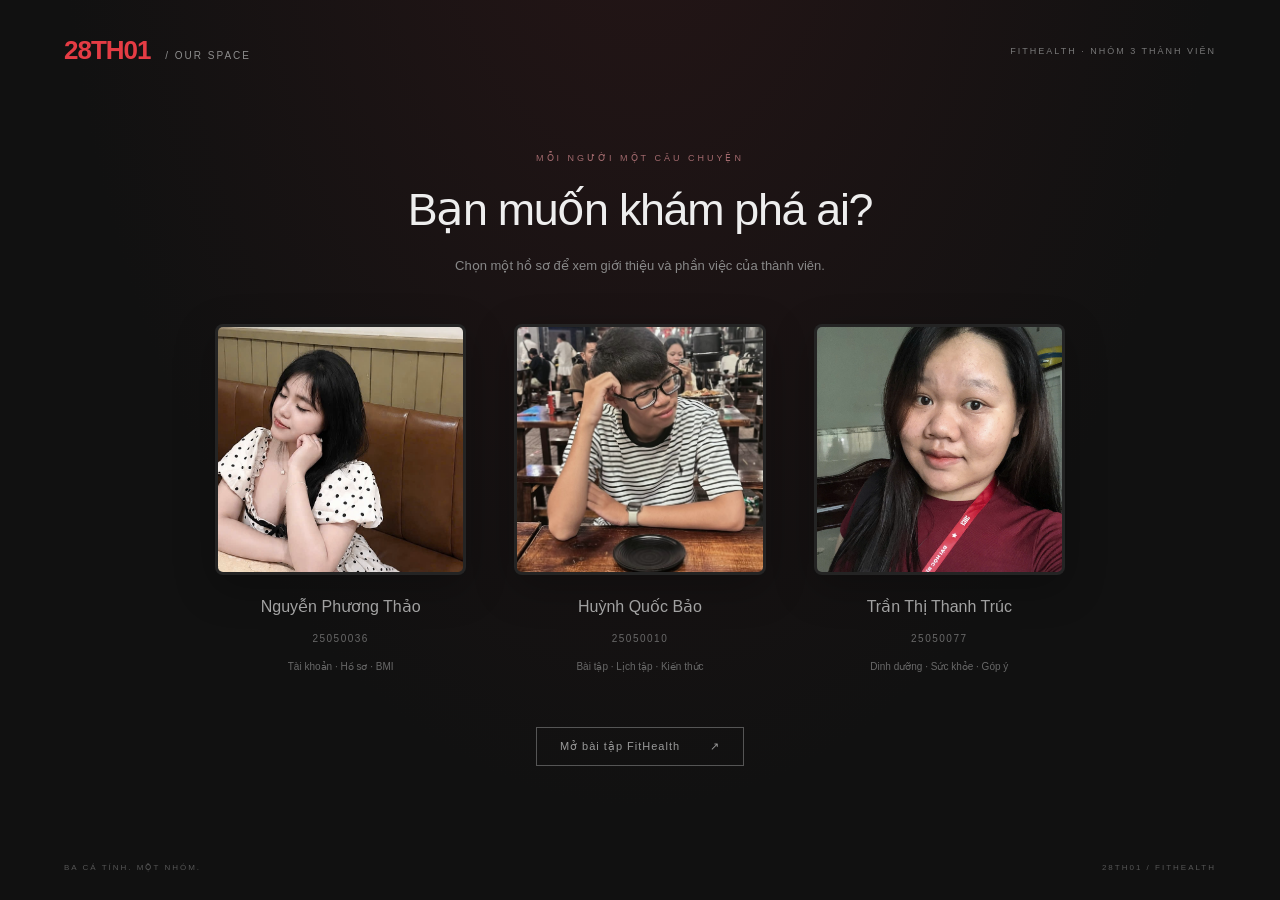
==== commit 58479a9c: "Replace website with uploaded TrúcThảoBảo archive" ====
--- a/index.html
+++ b/index.html
@@ -1 +1 @@
-<!doctype html><html lang="vi"><head><meta charset="utf-8"><meta name="viewport" content="width=device-width,initial-scale=1"><meta name="description" content="Chọn hồ sơ thành viên nhóm 28TH01: Nguyễn Phương Thảo, Huỳnh Quốc Bảo, Trần Thị Thanh Trúc."><title>28TH01 — Chọn hồ sơ</title><link rel="stylesheet" href="chooser.css"></head><body><header><a class="brand" href="index.html">28TH01<span> / OUR SPACE</span></a><span class="project">FITHEALTH · NHÓM 3 THÀNH VIÊN</span></header><main><div class="intro"><p class="eyebrow">MỖI NGƯỜI MỘT CÂU CHUYỆN</p><h1>Bạn muốn khám phá ai?</h1><p>Chọn một hồ sơ để xem giới thiệu và phần việc của thành viên.</p></div><div class="profiles"><a class="profile" href="profiles/thao/index.html"><div class="avatar thao"><img src="profiles/thao/phuong-thao.webp" alt="Nguyễn Phương Thảo" width="941" height="1672"><span class="enter" aria-hidden="true">↗</span></div><h2>Nguyễn Phương Thảo</h2><span class="student">25050036</span><p>Tài khoản · Hồ sơ · BMI</p></a><a class="profile" href="profiles/bao/index.html"><div class="avatar bao"><img src="profiles/bao/quoc-bao.webp" alt="Huỳnh Quốc Bảo" width="1182" height="2047"><span class="enter" aria-hidden="true">↗</span></div><h2>Huỳnh Quốc Bảo</h2><span class="student">25050010</span><p>Bài tập · Lịch tập · Kiến thức</p></a><a class="profile" href="profiles/truc/index.html"><div class="avatar truc"><img src="profiles/truc/thanh-truc.webp" alt="Trần Thị Thanh Trúc" width="1924" height="2560"><span class="enter" aria-hidden="true">↗</span></div><h2>Trần Thị Thanh Trúc</h2><span class="student">25050077</span><p>Dinh dưỡng · Sức khỏe · Góp ý</p></a></div><a class="exercise" href="FitHealth/index.html#/">Mở bài tập FitHealth <span>↗</span></a></main><footer><span>BA CÁ TÍNH. MỘT NHÓM.</span><span>28TH01 / FITHEALTH</span></footer></body></html>
+<!doctype html><html lang="vi"><head><meta charset="utf-8"><meta name="viewport" content="width=device-width,initial-scale=1"><meta name="description" content="Chọn hồ sơ thành viên nhóm 28TH01: Nguyễn Phương Thảo, Huỳnh Quốc Bảo, Trần Thị Thanh Trúc."><title>28TH01 — Chọn hồ sơ</title><link rel="stylesheet" href="chooser.css"></head><body><header><a class="brand" href="index.html">28TH01<span> / OUR SPACE</span></a><span class="project">FITHEALTH · NHÓM 3 THÀNH VIÊN</span></header><main><div class="intro"><p class="eyebrow">MỖI NGƯỜI MỘT CÂU CHUYỆN</p><h1>Bạn muốn khám phá ai?</h1><p>Chọn một hồ sơ để xem giới thiệu và phần việc của thành viên.</p></div><div class="profiles"><a class="profile" href="profiles/thao/index.html"><div class="avatar thao"><img src="profiles/thao/phuong-thao.png" alt="Nguyễn Phương Thảo" width="941" height="1672"><span class="enter" aria-hidden="true">↗</span></div><h2>Nguyễn Phương Thảo</h2><span class="student">25050036</span><p>Tài khoản · Hồ sơ · BMI</p></a><a class="profile" href="profiles/bao/index.html"><div class="avatar bao"><img src="profiles/bao/quoc-bao.png" alt="Huỳnh Quốc Bảo" width="1182" height="2047"><span class="enter" aria-hidden="true">↗</span></div><h2>Huỳnh Quốc Bảo</h2><span class="student">25050010</span><p>Bài tập · Lịch tập · Kiến thức</p></a><a class="profile" href="profiles/truc/index.html"><div class="avatar truc"><img src="profiles/truc/thanh-truc.png" alt="Trần Thị Thanh Trúc" width="1924" height="2560"><span class="enter" aria-hidden="true">↗</span></div><h2>Trần Thị Thanh Trúc</h2><span class="student">25050077</span><p>Dinh dưỡng · Sức khỏe · Góp ý</p></a></div><a class="exercise" href="profiles/thao/FitHealth/index.html#/">Mở bài tập FitHealth <span>↗</span></a></main><footer><span>BA CÁ TÍNH. MỘT NHÓM.</span><span>28TH01 / FITHEALTH</span></footer></body></html>
